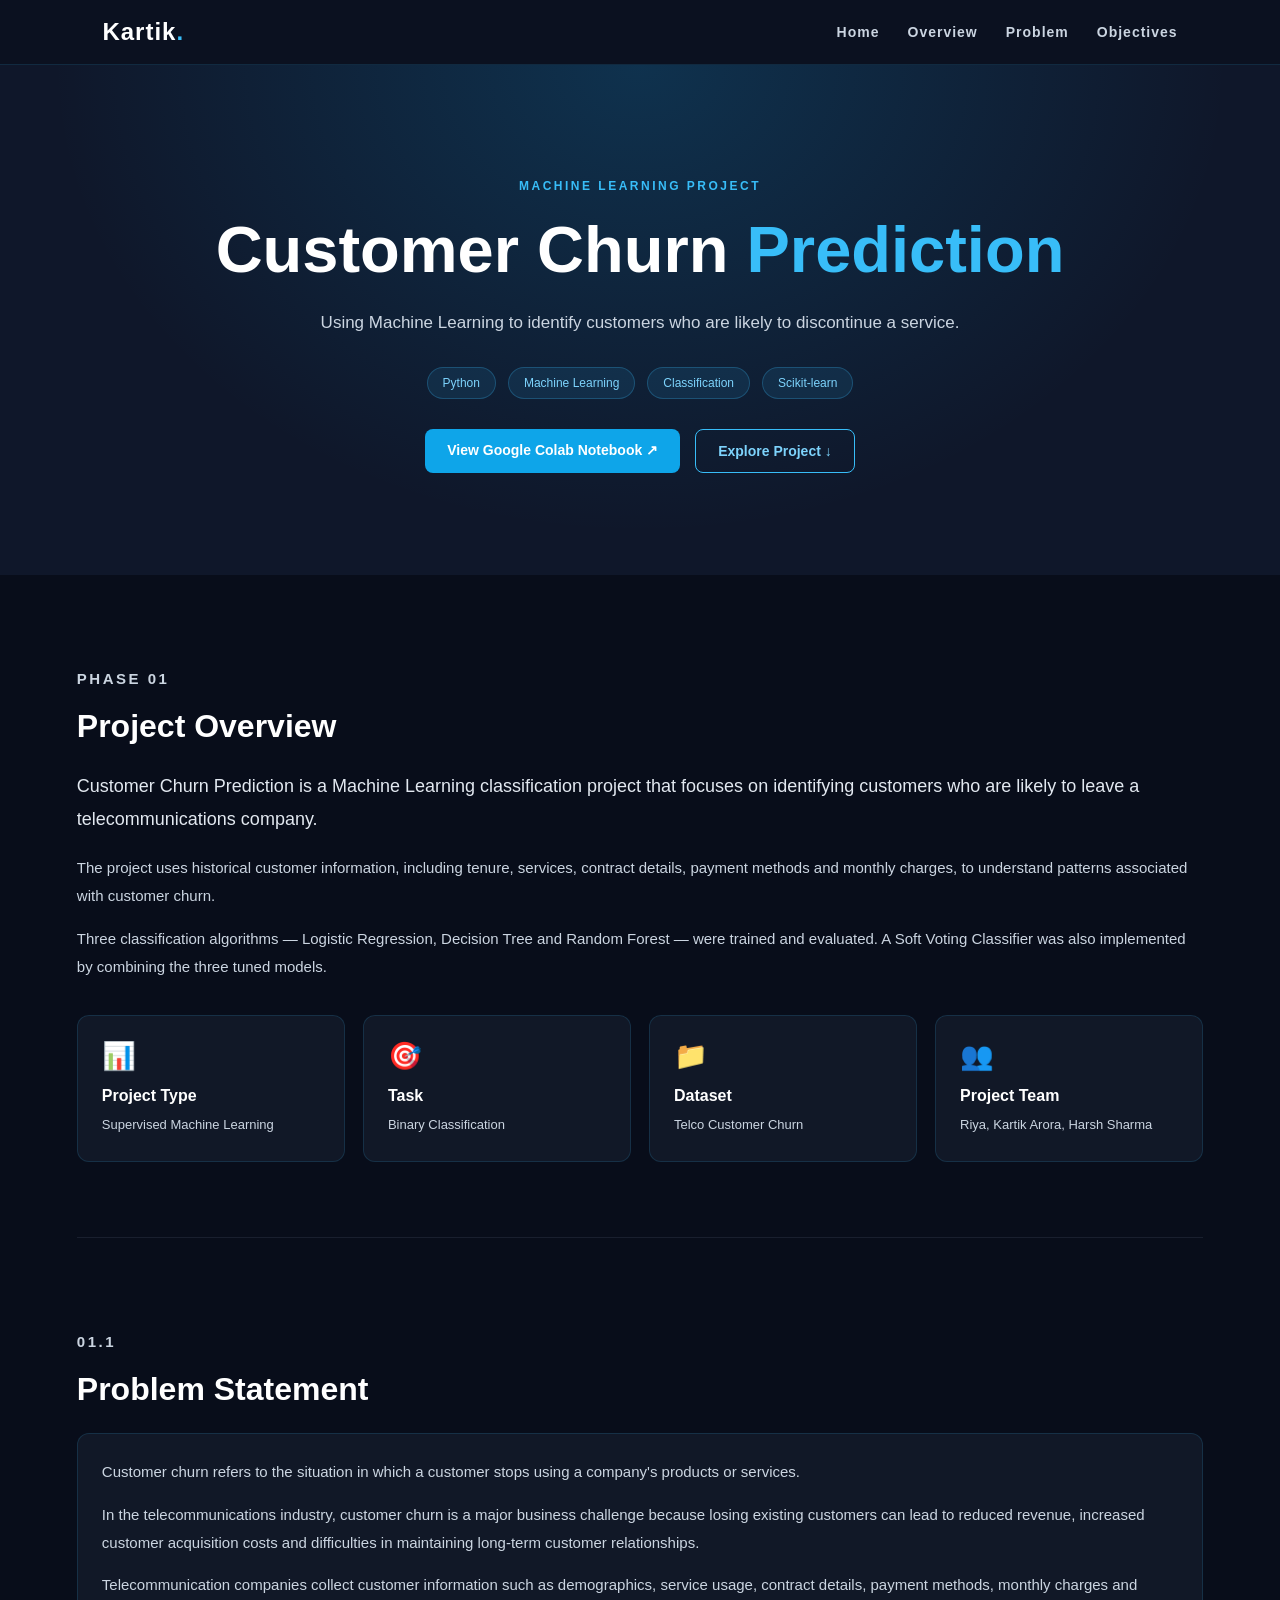
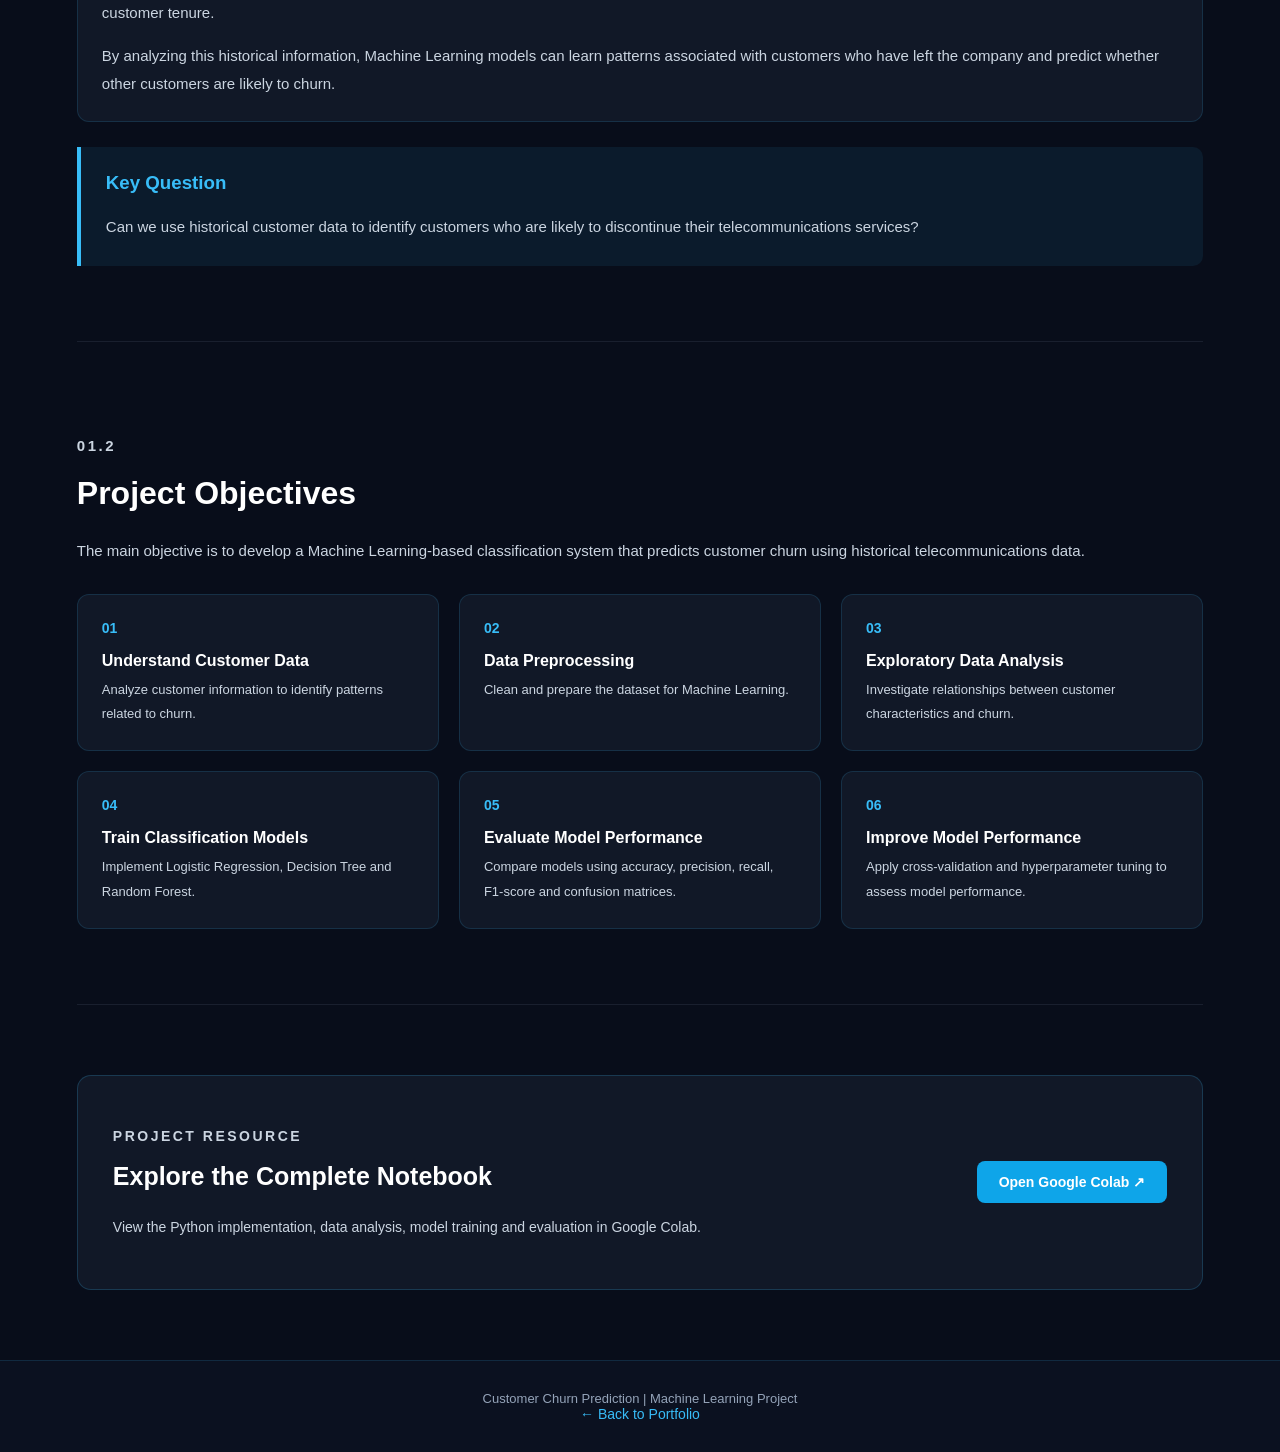
==== customer-churn.html @ 118acd2b "update" ====
<!DOCTYPE html>
<html lang="en">
<head>
    <meta charset="UTF-8">
    <meta name="viewport" content="width=device-width, initial-scale=1.0">

    <title>Customer Churn Prediction | ML Project</title>

    <link rel="stylesheet" href="style.css">
    <link rel="stylesheet" href="customer-churn.css">
</head>

<body class="dark-mode">

    <!-- Navigation -->
    <nav class="churn-nav">
        <a href="index.html" class="churn-logo">
            Kartik<span>.</span>
        </a>

        <div class="churn-nav-links">
            <a href="index.html">Home</a>
            <a href="#overview">Overview</a>
            <a href="#problem">Problem</a>
            <a href="#objectives">Objectives</a>
        </div>
    </nav>


    <!-- Hero Section -->
    <header class="churn-hero">

        <div class="churn-hero-content">

            <p class="churn-eyebrow">
                MACHINE LEARNING PROJECT
            </p>

            <h1>
                Customer Churn
                <span>Prediction</span>
            </h1>

            <p class="churn-subtitle">
                Using Machine Learning to identify customers
                who are likely to discontinue a service.
            </p>

            <div class="churn-tags">
                <span>Python</span>
                <span>Machine Learning</span>
                <span>Classification</span>
                <span>Scikit-learn</span>
            </div>

            <div class="churn-hero-buttons">

                <a
                    href="https://colab.research.google.com/drive/1kstNuHZXFUsjrSEr729gnlzuDcRMRlH7?usp=sharing"
                    target="_blank"
                    rel="noopener noreferrer"
                    class="churn-primary-btn"
                >
                    View Google Colab Notebook ↗
                </a>

                <a href="#overview" class="churn-secondary-btn">
                    Explore Project ↓
                </a>

            </div>

        </div>

    </header>


    <main class="churn-container">

        <!-- Project Overview -->
        <section class="churn-section" id="overview">

            <p class="churn-section-label">PHASE 01</p>

            <h2>Project Overview</h2>

            <p class="churn-intro">
                Customer Churn Prediction is a Machine Learning
                classification project that focuses on identifying
                customers who are likely to leave a
                telecommunications company.
            </p>

            <p>
                The project uses historical customer information,
                including tenure, services, contract details,
                payment methods and monthly charges, to understand
                patterns associated with customer churn.
            </p>

            <p>
                Three classification algorithms — Logistic
                Regression, Decision Tree and Random Forest —
                were trained and evaluated. A Soft Voting
                Classifier was also implemented by combining
                the three tuned models.
            </p>

            <div class="churn-info-grid">

                <div class="churn-info-card">
                    <span class="churn-info-icon">📊</span>
                    <h3>Project Type</h3>
                    <p>Supervised Machine Learning</p>
                </div>

                <div class="churn-info-card">
                    <span class="churn-info-icon">🎯</span>
                    <h3>Task</h3>
                    <p>Binary Classification</p>
                </div>

                <div class="churn-info-card">
                    <span class="churn-info-icon">📁</span>
                    <h3>Dataset</h3>
                    <p>Telco Customer Churn</p>
                </div>

                <div class="churn-info-card">
                    <span class="churn-info-icon">👥</span>
                    <h3>Project Team</h3>
                    <p>Riya, Kartik Arora, Harsh Sharma</p>
                </div>

            </div>

        </section>


        <!-- Problem Statement -->
        <section class="churn-section" id="problem">

            <p class="churn-section-label">01.1</p>

            <h2>Problem Statement</h2>

            <div class="churn-content-card">

                <p>
                    Customer churn refers to the situation in which
                    a customer stops using a company's products
                    or services.
                </p>

                <p>
                    In the telecommunications industry, customer
                    churn is a major business challenge because
                    losing existing customers can lead to reduced
                    revenue, increased customer acquisition costs
                    and difficulties in maintaining long-term
                    customer relationships.
                </p>

                <p>
                    Telecommunication companies collect customer
                    information such as demographics, service
                    usage, contract details, payment methods,
                    monthly charges and customer tenure.
                </p>

                <p>
                    By analyzing this historical information,
                    Machine Learning models can learn patterns
                    associated with customers who have left
                    the company and predict whether other
                    customers are likely to churn.
                </p>

            </div>

            <div class="churn-highlight">
                <h3>Key Question</h3>
                <p>
                    Can we use historical customer data to
                    identify customers who are likely to
                    discontinue their telecommunications services?
                </p>
            </div>

        </section>


        <!-- Project Objectives -->
        <section class="churn-section" id="objectives">

            <p class="churn-section-label">01.2</p>

            <h2>Project Objectives</h2>

            <p class="churn-section-description">
                The main objective is to develop a Machine
                Learning-based classification system that
                predicts customer churn using historical
                telecommunications data.
            </p>

            <div class="churn-objectives-grid">

                <div class="churn-objective-card">
                    <span>01</span>
                    <h3>Understand Customer Data</h3>
                    <p>
                        Analyze customer information to identify
                        patterns related to churn.
                    </p>
                </div>

                <div class="churn-objective-card">
                    <span>02</span>
                    <h3>Data Preprocessing</h3>
                    <p>
                        Clean and prepare the dataset for
                        Machine Learning.
                    </p>
                </div>

                <div class="churn-objective-card">
                    <span>03</span>
                    <h3>Exploratory Data Analysis</h3>
                    <p>
                        Investigate relationships between
                        customer characteristics and churn.
                    </p>
                </div>

                <div class="churn-objective-card">
                    <span>04</span>
                    <h3>Train Classification Models</h3>
                    <p>
                        Implement Logistic Regression,
                        Decision Tree and Random Forest.
                    </p>
                </div>

                <div class="churn-objective-card">
                    <span>05</span>
                    <h3>Evaluate Model Performance</h3>
                    <p>
                        Compare models using accuracy,
                        precision, recall, F1-score and
                        confusion matrices.
                    </p>
                </div>

                <div class="churn-objective-card">
                    <span>06</span>
                    <h3>Improve Model Performance</h3>
                    <p>
                        Apply cross-validation and
                        hyperparameter tuning to assess
                        model performance.
                    </p>
                </div>

            </div>

        </section>


        <!-- Notebook Link -->
        <section class="churn-notebook-section">

            <div>
                <p class="churn-section-label">PROJECT RESOURCE</p>
                <h2>Explore the Complete Notebook</h2>

                <p>
                    View the Python implementation, data analysis,
                    model training and evaluation in Google Colab.
                </p>
            </div>

            <a
                href="https://colab.research.google.com/drive/1kstNuHZXFUsjrSEr729gnlzuDcRMRlH7?usp=sharing"
                target="_blank"
                rel="noopener noreferrer"
                class="churn-primary-btn"
            >
                Open Google Colab ↗
            </a>

        </section>

    </main>


    <footer class="churn-footer">
        <p>
            Customer Churn Prediction | Machine Learning Project
        </p>

        <a href="index.html">← Back to Portfolio</a>
    </footer>

</body>
</html>
---- style.css ----
/* ===== GLOBAL STYLES ===== */

* {
    box-sizing: border-box;
}



body {
    margin: 0;
    font-family: Arial, sans-serif;
    background-color: #080d1a;
    color: #e2e8f0;
    transition: background-color 0.3s, color 0.3s;
}

section {
    scroll-margin-top: 75px;
}

section h2 {
    color: #f8fafc;
}

/* ===== NAVBAR ===== */

nav {
    position: sticky;
    top: 0;
    z-index: 100;
    background: rgba(8, 13, 26, 0.94);
    backdrop-filter: blur(14px);
    border-bottom: 1px solid rgba(56, 189, 248, 0.18);
    padding: 16px 5%;
}

nav ul {
    display: flex;
    justify-content: center;
    align-items: center;
    flex-wrap: wrap;
    gap: 28px;
    list-style: none;
    margin: 0;
    padding: 0;
}

nav a {
    position: relative;
    color: #cbd5e1;
    text-decoration: none;
    font-size: 13px;
    font-weight: bold;
    letter-spacing: 1px;
    transition: color 0.3s ease;
}

nav a:hover {
    color: #38bdf8;
}

nav a::after {
    content: "";
    position: absolute;
    left: 0;
    bottom: -7px;
    width: 0;
    height: 2px;
    background: #38bdf8;
    transition: width 0.3s ease;
}

nav a:hover::after {
    width: 100%;
}

/* Theme toggle */

#theme-toggle {
    padding: 9px 13px;
    border: 1px solid #334155;
    border-radius: 7px;
    background: #111827;
    color: #7dd3fc;
    cursor: pointer;
    transition: 0.3s ease;
}

#theme-toggle:hover {
    border-color: #38bdf8;
    box-shadow: 0 0 14px rgba(56, 189, 248, 0.2);
}

/* ===== HOME / HERO SECTION ===== */

#home.hero {
    position: relative;
    min-height: 85vh;
    padding: 60px 8%;
    display: flex;
    align-items: center;
    justify-content: center;
    text-align: center;
    overflow: hidden;
    background:
        radial-gradient(
            ellipse at 50% 45%,
            rgba(14, 116, 200, 0.15),
            transparent 60%
        ),
        #080d1a;
}

.hero-content {
    position: relative;
    z-index: 2;
    max-width: 850px;
}

.hero-tag {
    display: inline-block;
    padding: 9px 16px;
    border: 1px solid rgba(56, 189, 248, 0.35);
    border-radius: 30px;
    background: rgba(56, 189, 248, 0.08);
    color: #7dd3fc;
    font-size: 12px;
    font-weight: bold;
    letter-spacing: 2px;
    margin-bottom: 20px;
}

#home.hero h1 {
    font-size: clamp(38px, 6vw, 68px);
    line-height: 1.15;
    margin: 0 0 20px;
    color: #f8fafc;
}

.highlight {
    color: #38bdf8;
    text-shadow: 0 0 25px rgba(56, 189, 248, 0.35);
}

#home.hero h2 {
    font-size: clamp(17px, 2.5vw, 24px);
    font-weight: normal;
    line-height: 1.6;
    color: #cbd5e1;
    margin-bottom: 22px;
}

.hero-divider {
    color: #38bdf8;
    margin: 0 8px;
}

.hero-description {
    max-width: 650px;
    margin: 0 auto 32px;
    color: #94a3b8;
    font-size: 17px;
    line-height: 1.9;
}

.hero-buttons {
    display: flex;
    justify-content: center;
    align-items: center;
    flex-wrap: wrap;
    gap: 16px;
}

.hero-buttons .btn {
    display: inline-block;
    padding: 14px 23px;
    border-radius: 8px;
    text-decoration: none;
    font-size: 15px;
    font-weight: bold;
    transition: 0.3s ease;
}

.btn-primary {
    color: #06111f;
    background: linear-gradient(135deg, #38bdf8, #22d3ee);
    border: 1px solid transparent;
    box-shadow: 0 0 20px rgba(34, 211, 238, 0.15);
}

.btn-primary:hover {
    transform: translateY(-3px);
    box-shadow: 0 0 28px rgba(34, 211, 238, 0.35);
}

.btn-secondary {
    color: #e2e8f0;
    background: rgba(15, 23, 42, 0.7);
    border: 1px solid #334155;
}

.btn-secondary:hover {
    border-color: #38bdf8;
    color: #7dd3fc;
    transform: translateY(-3px);
}

.hero-footer {
    margin-top: 35px;
    color: #94a3b8;
    font-size: 14px;
}

.status-dot {
    display: inline-block;
    width: 8px;
    height: 8px;
    margin-right: 8px;
    border-radius: 50%;
    background: #22c55e;
    box-shadow: 0 0 10px rgba(34, 197, 94, 0.6);
}

.hero-glow {
    position: absolute;
    width: 300px;
    height: 300px;
    left: 50%;
    top: 50%;
    transform: translate(-50%, -50%);
    border-radius: 50%;
    background: rgba(14, 165, 233, 0.09);
    filter: blur(90px);
    pointer-events: none;
}

/* ===== ABOUT SECTION ===== */

#about {
    padding: 80px 10%;
    text-align: center;
    background: #0b1120;
}

#about h2,
#skills h2,
#project h2,
#contact h2 {
    font-size: 35px;
    margin-bottom: 30px;
}

#about p {
    max-width: 800px;
    margin: 12px auto;
    line-height: 1.9;
    font-size: 17px;
    color: #94a3b8;
}

/* ===== SKILLS SECTION ===== */

#skills {
    padding: 80px 10%;
    text-align: center;
    background: #080d1a;
}

#skills h2 {
    margin-bottom: 40px;
}

.skills-container {
    display: flex;
    justify-content: center;
    gap: 25px;
    flex-wrap: wrap;
}

.skill {
    width: 220px;
    padding: 28px 22px;
    border-radius: 12px;
    border: 1px solid #263449;
    background: #111827;
    transition: transform 0.3s, border-color 0.3s,
                box-shadow 0.3s;
}

.skill:hover {
    transform: translateY(-7px);
    border-color: #38bdf8;
    box-shadow: 0 8px 28px rgba(56, 189, 248, 0.1);
}

.skill h3 {
    color: #7dd3fc;
    margin-bottom: 12px;
}

.skill p {
    color: #cbd5e1;
    line-height: 1.7;
    margin-bottom: 0;
}

/* ===== PROJECTS SECTION ===== */

#project {
    padding: 80px 10%;
    text-align: center;
    background: #0b1120;
}

#project h2 {
    margin-bottom: 40px;
}

.projects-container {
    display: flex;
    justify-content: center;
    align-items: stretch;
    gap: 28px;
    flex-wrap: wrap;
}

.project-card {
    width: 300px;
    padding: 28px;
    display: flex;
    flex-direction: column;
    align-items: flex-start;
    background: #111827;
    border: 1px solid #263449;
    border-radius: 14px;
    text-align: left;
    transition: transform 0.3s, border-color 0.3s,
                box-shadow 0.3s;
}

.project-card:hover {
    transform: translateY(-8px);
    border-color: #38bdf8;
    box-shadow: 0 12px 30px rgba(56, 189, 248, 0.1);
}

.project-card h3 {
    font-size: 22px;
    color: #7dd3fc;
    margin-top: 0;
}

.project-card p {
    color: #94a3b8;
    line-height: 1.8;
}

.project-card strong {
    color: #cbd5e1;
}

.project-card button {
    margin-top: auto;
    padding: 11px 18px;
    border: 1px solid #38bdf8;
    border-radius: 7px;
    background: transparent;
    color: #7dd3fc;
    font-size: 14px;
    cursor: pointer;
    transition: 0.3s ease;
}

.project-card button:hover {
    background: #38bdf8;
    color: #08111f;
}

/* ===== CONTACT SECTION ===== */

#contact {
    padding: 80px 10%;
    text-align: center;
    background:
        radial-gradient(
            ellipse at 50% 100%,
            rgba(14, 116, 200, 0.12),
            transparent 65%
        ),
        #080d1a;
}

#contact h2 {
    margin-bottom: 20px;
}

#contact p {
    color: #94a3b8;
    line-height: 1.8;
    margin-bottom: 30px;
}

.contact-links {
    display: flex;
    justify-content: center;
    align-items: center;
    flex-wrap: wrap;
    gap: 18px;
}

.contact-links a {
    color: #cbd5e1;
    text-decoration: none;
    padding: 12px 24px;
    border: 1px solid #334155;
    border-radius: 8px;
    transition: 0.3s ease;
}

.contact-links a:hover {
    border-color: #38bdf8;
    background: rgba(56, 189, 248, 0.1);
    color: #7dd3fc;
    transform: translateY(-3px);
}

/* ===== FOOTER ===== */

footer {
    padding: 18px;
    text-align: center;
    background: #050914;
    border-top: 1px solid #1e293b;
    color: #94a3b8;
    font-size: 14px;
}

footer p {
    margin: 0;
}

/* ===== DARK MODE SUPPORT ===== */

body.dark-mode {
    background-color: #080d1a;
    color: #e2e8f0;
}

/* ===== LIGHT MODE SUPPORT ===== */

body:not(.dark-mode) {
    background-color: #f8fafc;
    color: #111827;
}

body:not(.dark-mode) nav {
    background: rgba(248, 250, 252, 0.95);
    border-bottom-color: #dbeafe;
}

body:not(.dark-mode) nav a {
    color: #334155;
}

body:not(.dark-mode) nav a:hover {
    color: #0284c7;
}

body:not(.dark-mode) #theme-toggle {
    background: #ffffff;
    color: #0369a1;
    border-color: #cbd5e1;
}

body:not(.dark-mode) #about,
body:not(.dark-mode) #project {
    background: #f1f5f9;
}

body:not(.dark-mode) #skills,
body:not(.dark-mode) #contact {
    background: #ffffff;
}

body:not(.dark-mode) section h2,
body:not(.dark-mode) .project-card h3,
body:not(.dark-mode) .skill h3 {
    color: #0f172a;
}

body:not(.dark-mode) #about p,
body:not(.dark-mode) .skill p,
body:not(.dark-mode) .project-card p,
body:not(.dark-mode) #contact p {
    color: #475569;
}

body:not(.dark-mode) .skill,
body:not(.dark-mode) .project-card {
    background: #ffffff;
    border-color: #dbeafe;
}

body:not(.dark-mode) .project-card strong {
    color: #334155;
}

body:not(.dark-mode) .contact-links a {
    color: #334155;
    border-color: #cbd5e1;
}

body:not(.dark-mode) footer {
    background: #e2e8f0;
    border-color: #cbd5e1;
    color: #475569;
}

/* ===== RESPONSIVE DESIGN ===== */

@media (max-width: 768px) {
    nav {
        padding: 14px 10px;
    }

    nav ul {
        gap: 16px;
    }

    nav a {
        font-size: 11px;
    }

    #home.hero {
        min-height: 80vh;
        padding: 50px 6%;
    }

    #about,
    #skills,
    #project,
    #contact {
        padding: 55px 6%;
    }

    #about h2,
    #skills h2,
    #project h2,
    #contact h2 {
        font-size: 29px;
    }

    .skill,
    .project-card {
        width: 100%;
        max-width: 420px;
    }
}

@media (max-width: 480px) {
    nav ul {
        gap: 13px;
    }

    nav a {
        font-size: 10px;
    }

    #theme-toggle {
        font-size: 12px;
        padding: 7px 10px;
    }

    .hero-tag {
        font-size: 10px;
        letter-spacing: 1.5px;
    }

    .hero-description {
        font-size: 15px;
    }

    .hero-buttons {
        flex-direction: column;
    }

    .hero-buttons .btn {
        width: 100%;
        max-width: 280px;
        box-sizing: border-box;
    }
}
/* SCROLL ANIMATIONS */

.reveal {
    opacity: 0;
    transform: translateY(40px);
    transition: opacity 0.8s ease, transform 0.8s ease;
}

.reveal.active {
    opacity: 1;
    transform: translateY(0);
}
html {
    scroll-behavior: smooth;
    scroll-padding-top: 85px;
}
/* SCROLL REVEAL ANIMATION */

.reveal {
    opacity: 0;
    transform: translateY(40px);
    transition: opacity 0.8s ease, transform 0.8s ease;
}

.reveal.active {
    opacity: 1;
    transform: translateY(0);
}
---- customer-churn.css ----
/* =====================================
   CUSTOMER CHURN PROJECT PAGE
===================================== */

html {
    scroll-behavior: smooth;
}

.churn-nav {
    position: sticky;
    top: 0;
    z-index: 1000;
    display: flex;
    justify-content: space-between;
    align-items: center;
    padding: 18px 8%;
    background: #0b1120;
    border-bottom: 1px solid rgba(56, 189, 248, 0.15);
}

.churn-logo {
    font-size: 24px;
    font-weight: 800;
    color: #ffffff;
    text-decoration: none;
}

.churn-logo span {
    color: #38bdf8;
}

.churn-nav-links {
    display: flex;
    gap: 28px;
}

.churn-nav-links a {
    color: #cbd5e1;
    text-decoration: none;
    font-size: 14px;
    transition: 0.3s;
}

.churn-nav-links a:hover {
    color: #38bdf8;
}


/* HERO */

.churn-hero {
    min-height: 510px;
    display: flex;
    align-items: center;
    justify-content: center;
    text-align: center;
    padding: 70px 8%;
    background:
        radial-gradient(
            ellipse at top,
            rgba(14, 165, 233, 0.19),
            transparent 65%
        ),
        #0f172a;
}

.churn-hero-content {
    max-width: 900px;
}

.churn-eyebrow,
.churn-section-label {
    color: #38bdf8;
    font-size: 12px;
    font-weight: 700;
    letter-spacing: 2.5px;
}

.churn-hero h1 {
    color: #ffffff;
    font-size: clamp(38px, 6vw, 65px);
    line-height: 1.15;
    margin: 20px 0;
}

.churn-hero h1 span {
    color: #38bdf8;
}

.churn-subtitle {
    max-width: 680px;
    margin: 0 auto;
    color: #cbd5e1;
    font-size: 17px;
    line-height: 1.8;
}

.churn-tags {
    display: flex;
    justify-content: center;
    flex-wrap: wrap;
    gap: 12px;
    margin: 28px 0;
}

.churn-tags span {
    color: #7dd3fc;
    background: rgba(56, 189, 248, 0.10);
    border: 1px solid rgba(56, 189, 248, 0.25);
    border-radius: 30px;
    padding: 8px 15px;
    font-size: 12px;
}

.churn-hero-buttons {
    display: flex;
    justify-content: center;
    flex-wrap: wrap;
    gap: 15px;
    margin-top: 30px;
}

.churn-primary-btn,
.churn-secondary-btn {
    display: inline-block;
    padding: 13px 22px;
    border-radius: 8px;
    text-decoration: none;
    font-weight: 600;
    font-size: 14px;
    transition: 0.3s;
}

.churn-primary-btn {
    background: #0ea5e9;
    color: #ffffff;
}

.churn-primary-btn:hover {
    background: #0284c7;
    transform: translateY(-3px);
}

.churn-secondary-btn {
    border: 1px solid #38bdf8;
    color: #7dd3fc;
}

.churn-secondary-btn:hover {
    background: rgba(56, 189, 248, 0.1);
}


/* MAIN CONTENT */

.churn-container {
    width: 88%;
    max-width: 1150px;
    margin: auto;
}

.churn-section {
    padding: 75px 0;
    scroll-margin-top: 85px;
    border-bottom: 1px solid rgba(148, 163, 184, 0.12);
}

.churn-section h2,
.churn-notebook-section h2 {
    color: #ffffff;
    font-size: 32px;
    margin: 12px 0 25px;
}

.churn-section p {
    color: #cbd5e1;
    line-height: 1.85;
    font-size: 15px;
}

.churn-intro {
    font-size: 18px !important;
    color: #e2e8f0 !important;
}


/* INFORMATION CARDS */

.churn-info-grid {
    display: grid;
    grid-template-columns: repeat(4, 1fr);
    gap: 18px;
    margin-top: 35px;
}

.churn-info-card,
.churn-content-card,
.churn-objective-card {
    background: #111827;
    border: 1px solid rgba(56, 189, 248, 0.15);
    border-radius: 12px;
    padding: 24px;
    transition: 0.3s;
}

.churn-info-card:hover,
.churn-objective-card:hover {
    transform: translateY(-5px);
    border-color: #38bdf8;
}

.churn-info-icon {
    font-size: 27px;
}

.churn-info-card h3,
.churn-objective-card h3 {
    color: #ffffff;
    font-size: 16px;
    margin: 15px 0 8px;
}

.churn-info-card p,
.churn-objective-card p {
    font-size: 13px;
    margin: 0;
}


/* PROBLEM STATEMENT */

.churn-content-card p {
    margin: 0 0 15px;
}

.churn-content-card p:last-child {
    margin-bottom: 0;
}

.churn-highlight {
    margin-top: 25px;
    padding: 25px;
    border-left: 4px solid #38bdf8;
    background: rgba(56, 189, 248, 0.08);
    border-radius: 0 10px 10px 0;
}

.churn-highlight h3 {
    color: #38bdf8;
    margin-top: 0;
}

.churn-highlight p {
    margin-bottom: 0;
}


/* OBJECTIVES */

.churn-objectives-grid {
    display: grid;
    grid-template-columns: repeat(3, 1fr);
    gap: 20px;
    margin-top: 30px;
}

.churn-objective-card > span {
    color: #38bdf8;
    font-size: 14px;
    font-weight: 700;
}


/* NOTEBOOK RESOURCE */

.churn-notebook-section {
    margin: 70px 0;
    padding: 35px;
    display: flex;
    align-items: center;
    justify-content: space-between;
    gap: 25px;
    background: #111827;
    border: 1px solid rgba(56, 189, 248, 0.2);
    border-radius: 14px;
}

.churn-notebook-section h2 {
    font-size: 25px;
}

.churn-notebook-section p {
    color: #cbd5e1;
    line-height: 1.7;
    font-size: 14px;
}


/* FOOTER */

.churn-footer {
    text-align: center;
    padding: 30px 15px;
    background: #0b1120;
    border-top: 1px solid rgba(56, 189, 248, 0.15);
}

.churn-footer p {
    color: #94a3b8;
    font-size: 13px;
}

.churn-footer a {
    color: #38bdf8;
    text-decoration: none;
    font-size: 14px;
}


/* RESPONSIVE DESIGN */

@media (max-width: 900px) {

    .churn-info-grid {
        grid-template-columns: repeat(2, 1fr);
    }

    .churn-objectives-grid {
        grid-template-columns: repeat(2, 1fr);
    }

}

@media (max-width: 600px) {

    .churn-nav {
        flex-direction: column;
        gap: 15px;
    }

    .churn-nav-links {
        justify-content: center;
        flex-wrap: wrap;
        gap: 15px;
    }

    .churn-hero {
        padding: 60px 5%;
    }

    .churn-container {
        width: 90%;
    }

    .churn-info-grid,
    .churn-objectives-grid {
        grid-template-columns: 1fr;
    }

    .churn-notebook-section {
        flex-direction: column;
        align-items: flex-start;
        padding: 25px;
    }

    .churn-section h2 {
        font-size: 27px;
    }

}
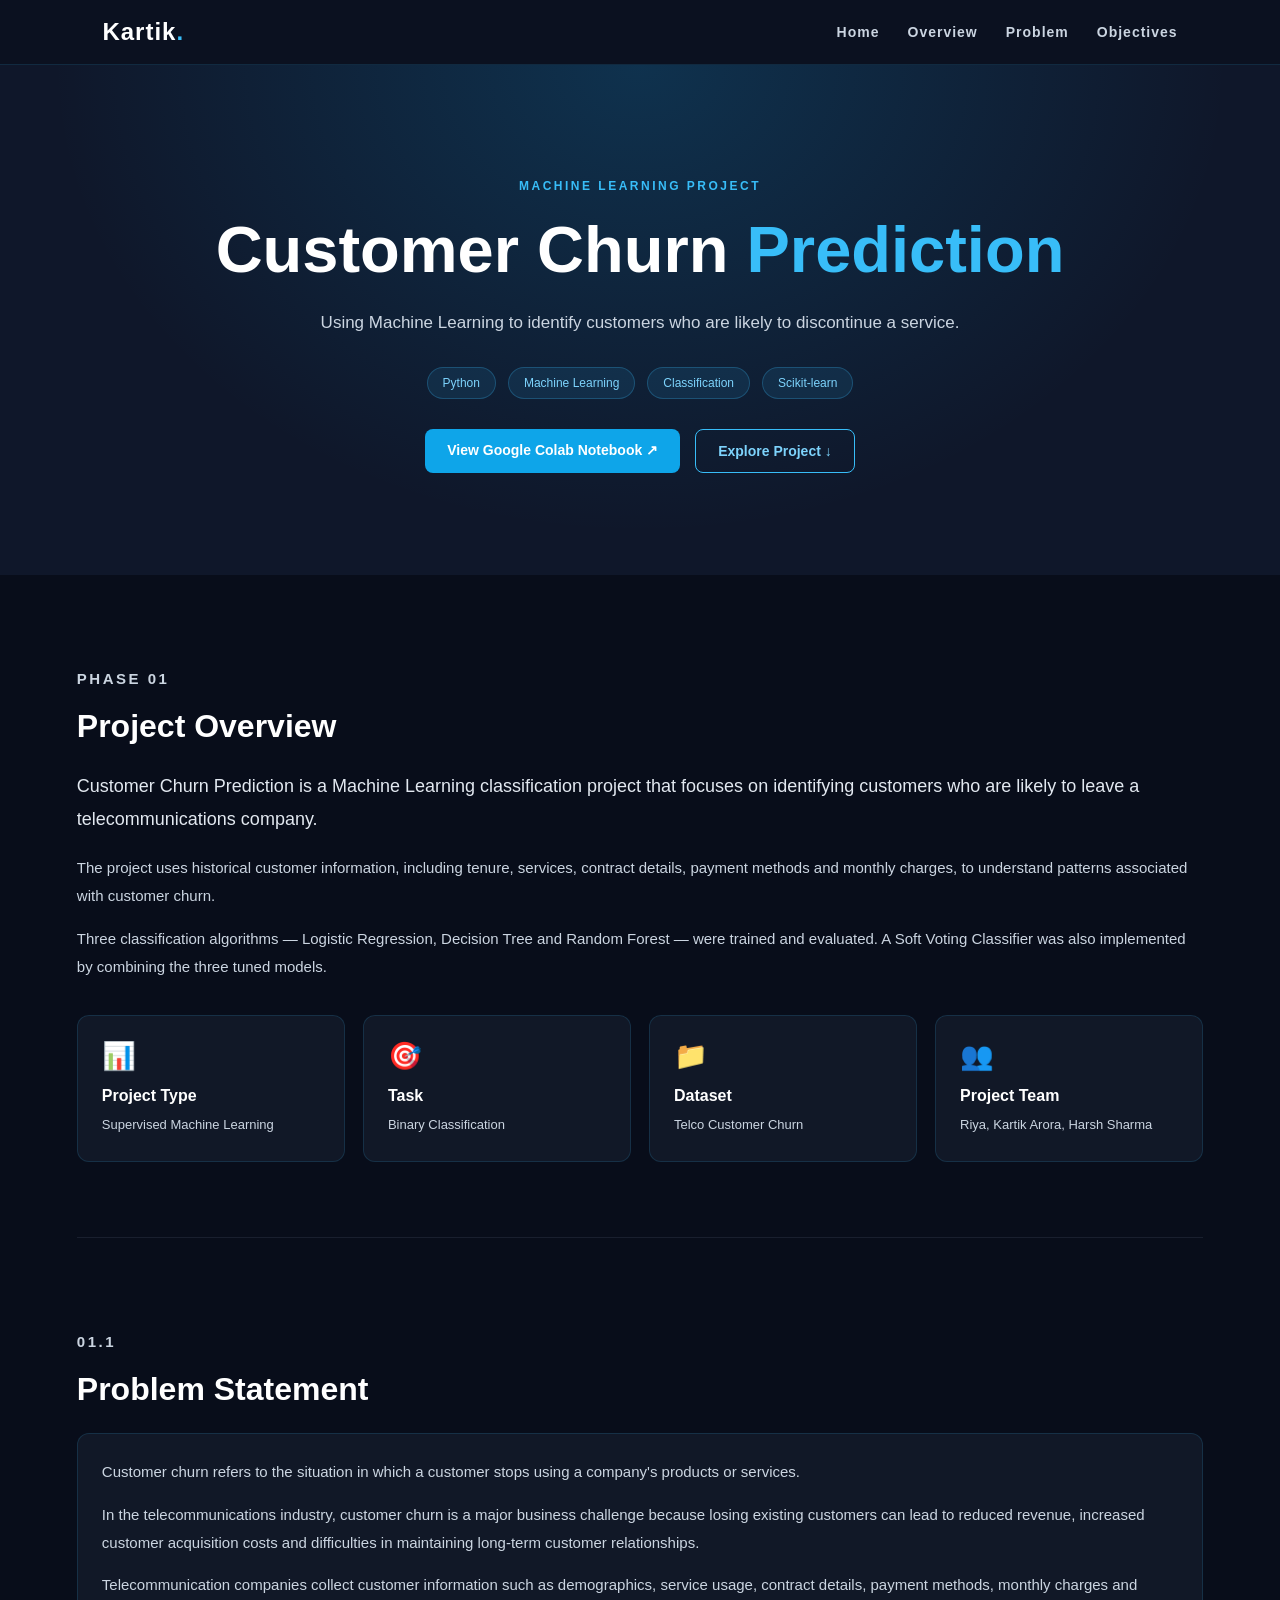
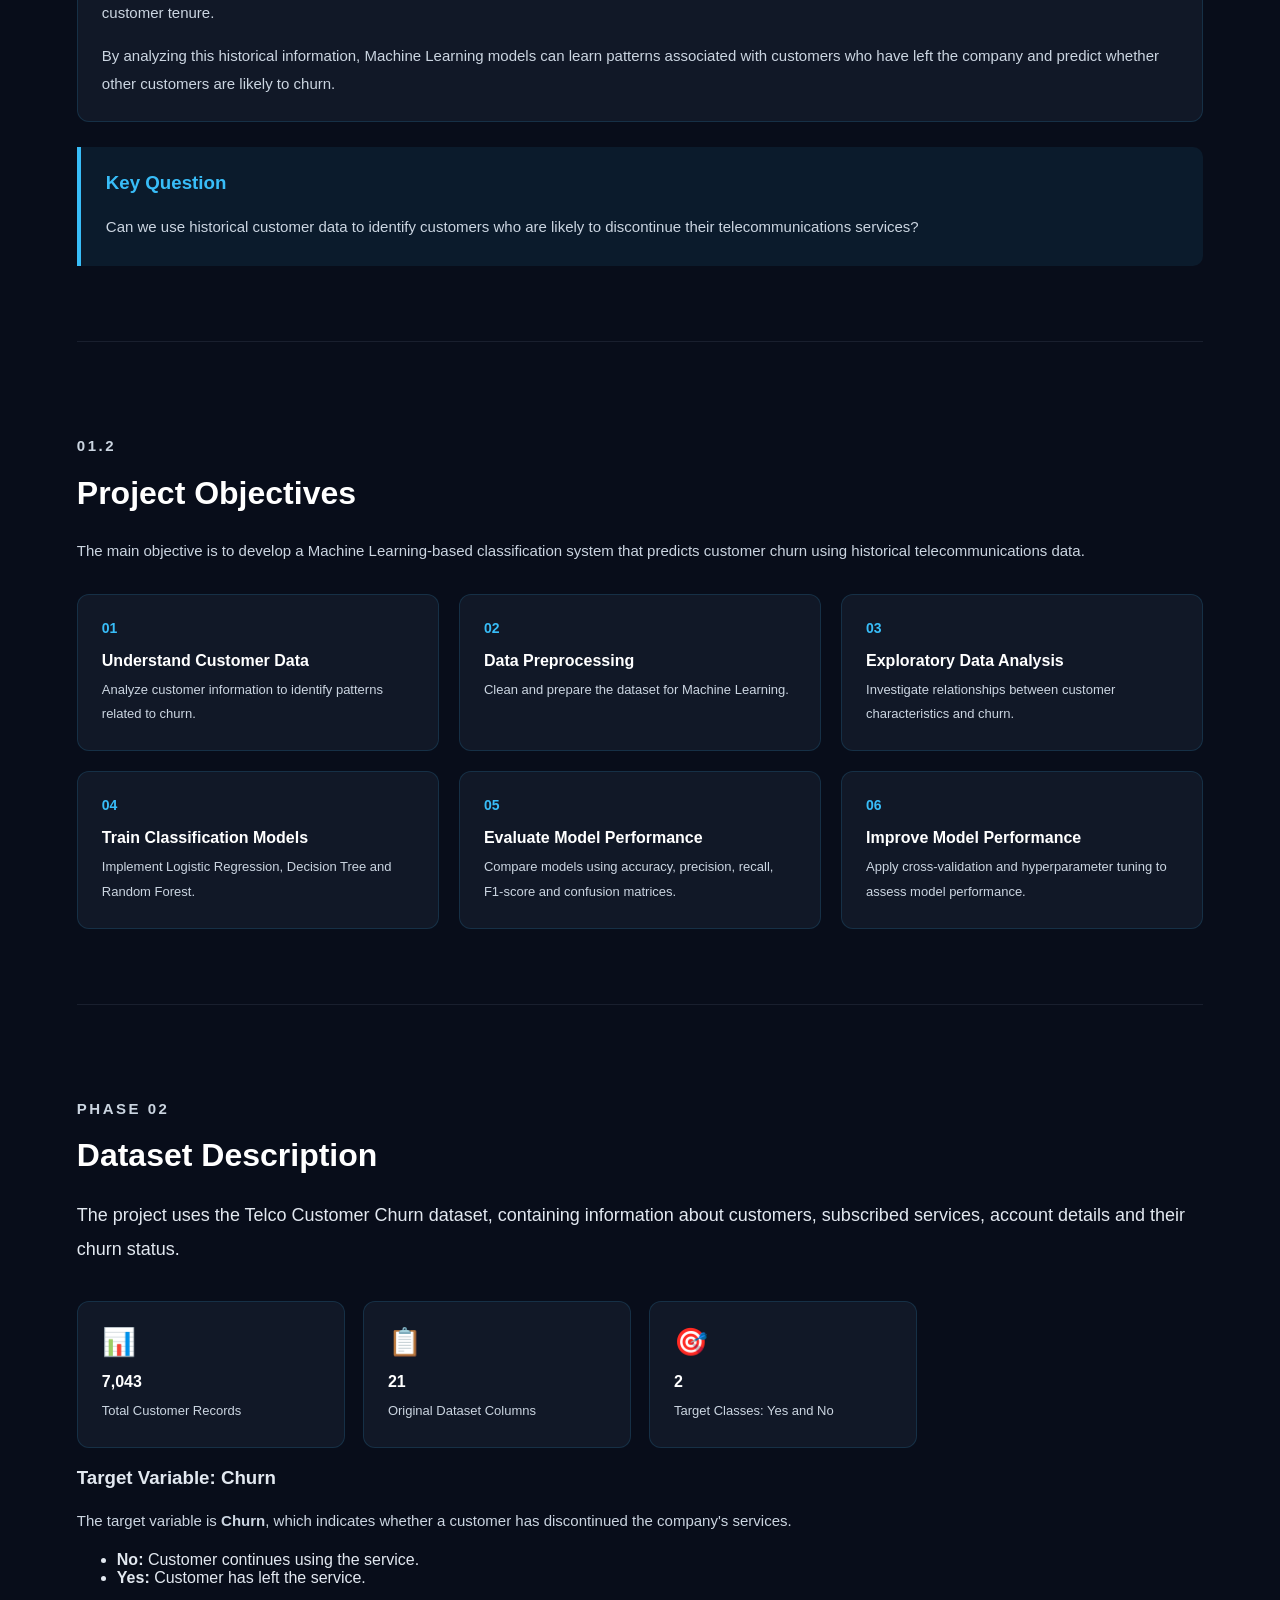
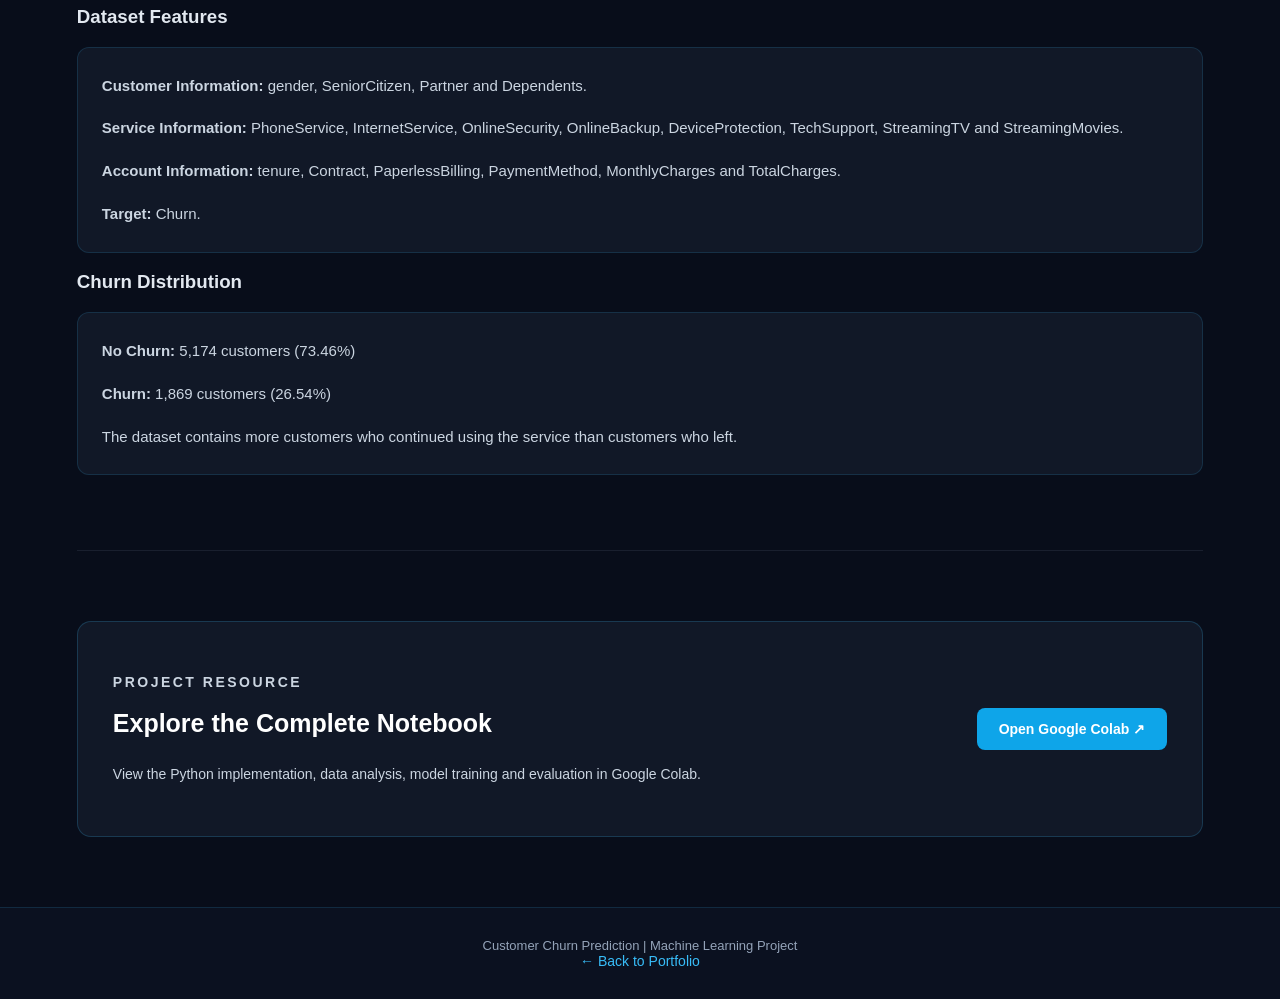
==== commit 890cb6e1: "update" ====
--- a/customer-churn.html
+++ b/customer-churn.html
@@ -267,6 +267,77 @@
 
         </section>
 
+<!-- Dataset Information -->
+<section class="churn-section" id="dataset">
+
+    <p class="churn-section-label">PHASE 02</p>
+
+    <h2>Dataset Description</h2>
+
+    <p class="churn-intro">
+        The project uses the Telco Customer Churn dataset,
+        containing information about customers, subscribed
+        services, account details and their churn status.
+    </p>
+
+    <div class="churn-info-grid">
+
+        <div class="churn-info-card">
+            <span class="churn-info-icon">📊</span>
+            <h3>7,043</h3>
+            <p>Total Customer Records</p>
+        </div>
+
+        <div class="churn-info-card">
+            <span class="churn-info-icon">📋</span>
+            <h3>21</h3>
+            <p>Original Dataset Columns</p>
+        </div>
+
+        <div class="churn-info-card">
+            <span class="churn-info-icon">🎯</span>
+            <h3>2</h3>
+            <p>Target Classes: Yes and No</p>
+        </div>
+
+    </div>
+
+    <h3>Target Variable: Churn</h3>
+
+    <p>
+        The target variable is <strong>Churn</strong>, which
+        indicates whether a customer has discontinued the
+        company's services.
+    </p>
+
+    <ul>
+        <li><strong>No:</strong> Customer continues using the service.</li>
+        <li><strong>Yes:</strong> Customer has left the service.</li>
+    </ul>
+
+    <h3>Dataset Features</h3>
+
+    <div class="churn-content-card">
+        <p><strong>Customer Information:</strong> gender, SeniorCitizen, Partner and Dependents.</p>
+        <p><strong>Service Information:</strong> PhoneService, InternetService, OnlineSecurity, OnlineBackup, DeviceProtection, TechSupport, StreamingTV and StreamingMovies.</p>
+        <p><strong>Account Information:</strong> tenure, Contract, PaperlessBilling, PaymentMethod, MonthlyCharges and TotalCharges.</p>
+        <p><strong>Target:</strong> Churn.</p>
+    </div>
+
+    <h3>Churn Distribution</h3>
+
+    <div class="churn-content-card">
+        <p><strong>No Churn:</strong> 5,174 customers (73.46%)</p>
+        <p><strong>Churn:</strong> 1,869 customers (26.54%)</p>
+        <p>
+            The dataset contains more customers who continued
+            using the service than customers who left.
+        </p>
+    </div>
+
+</section>
+
+
 
         <!-- Notebook Link -->
         <section class="churn-notebook-section">
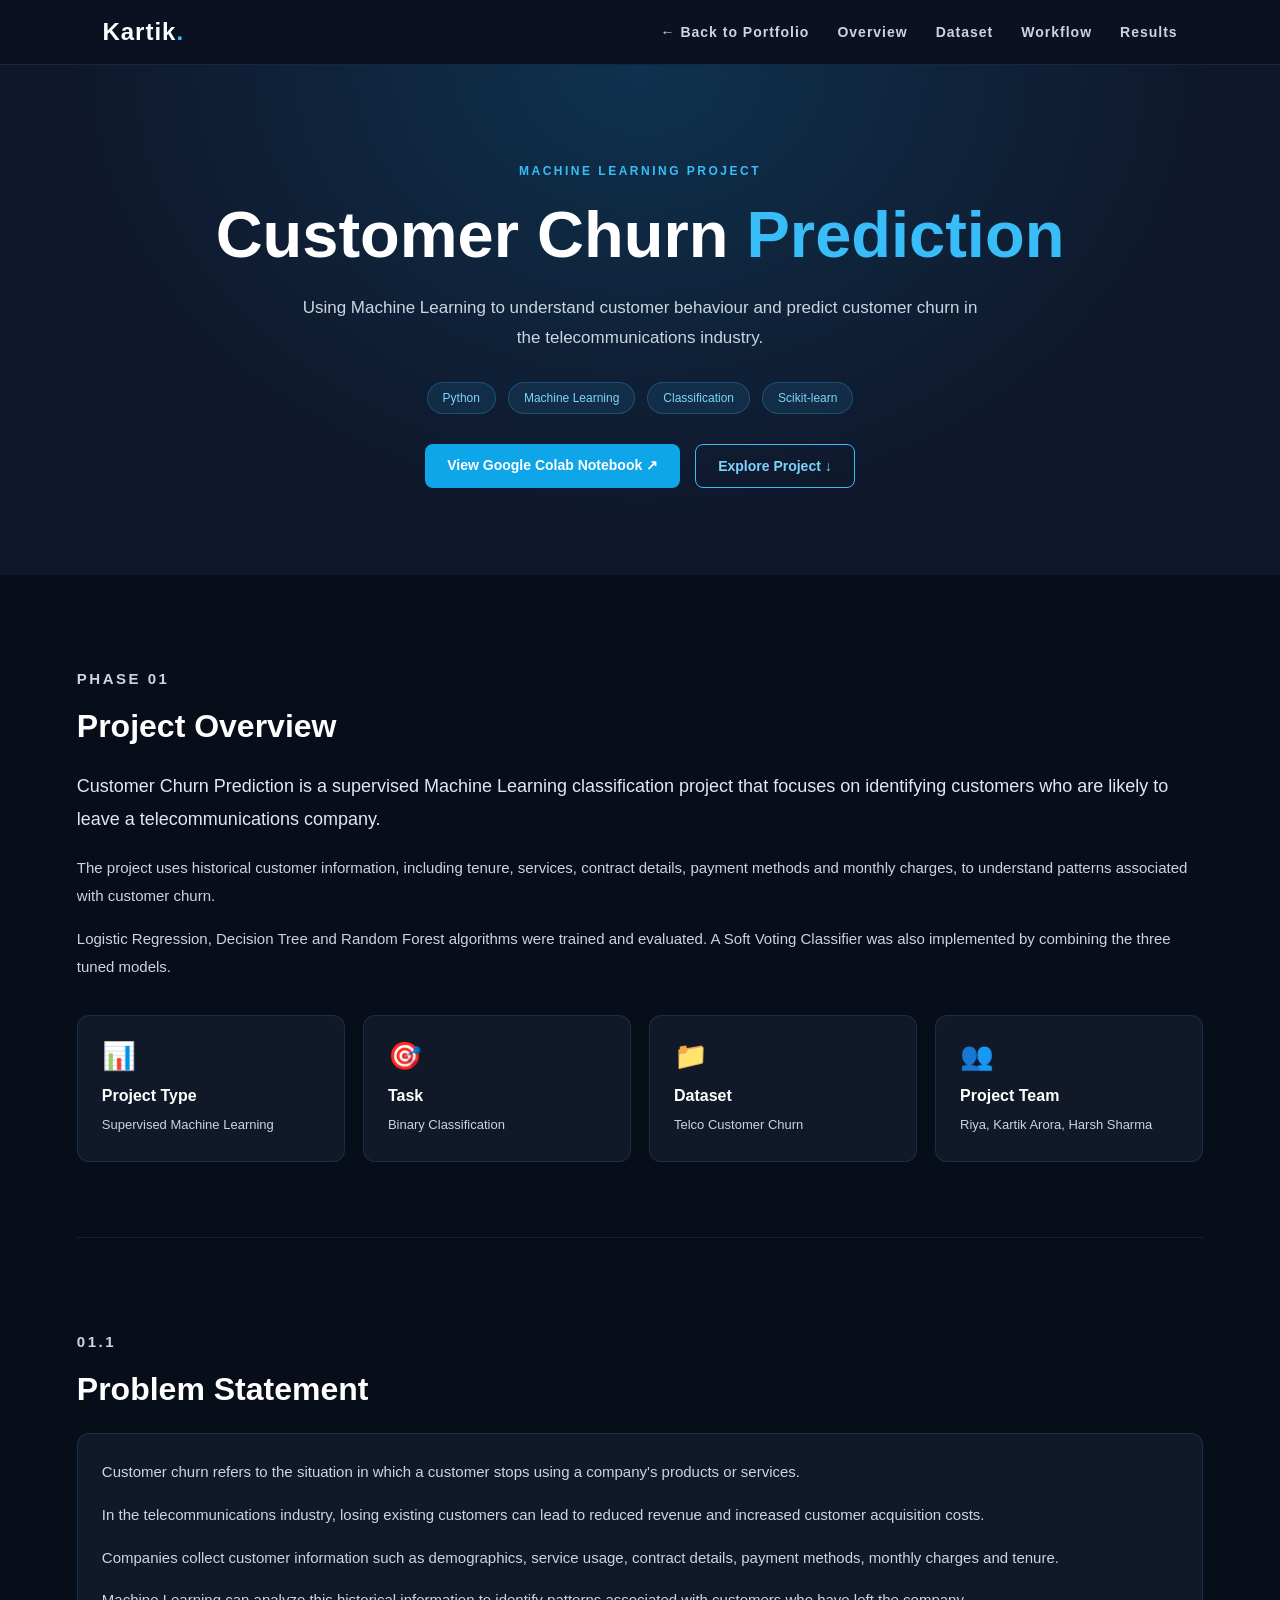
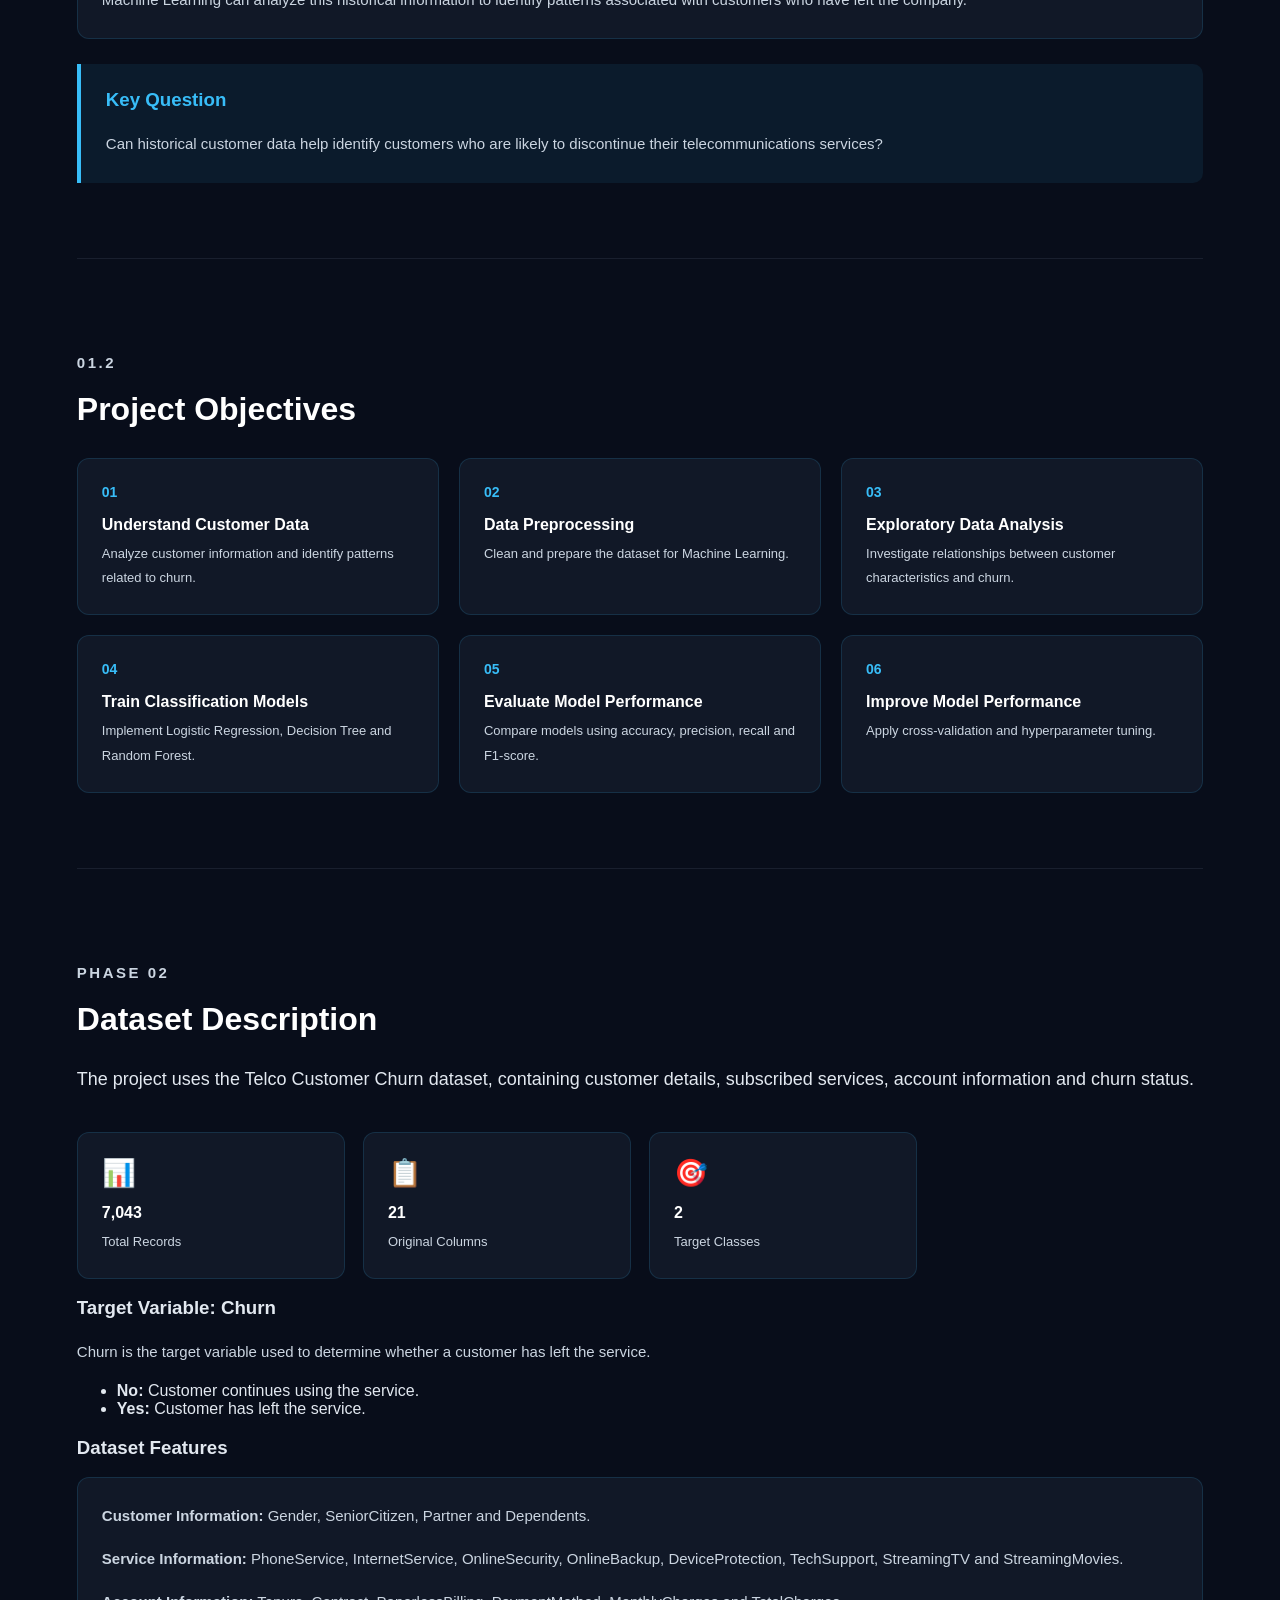
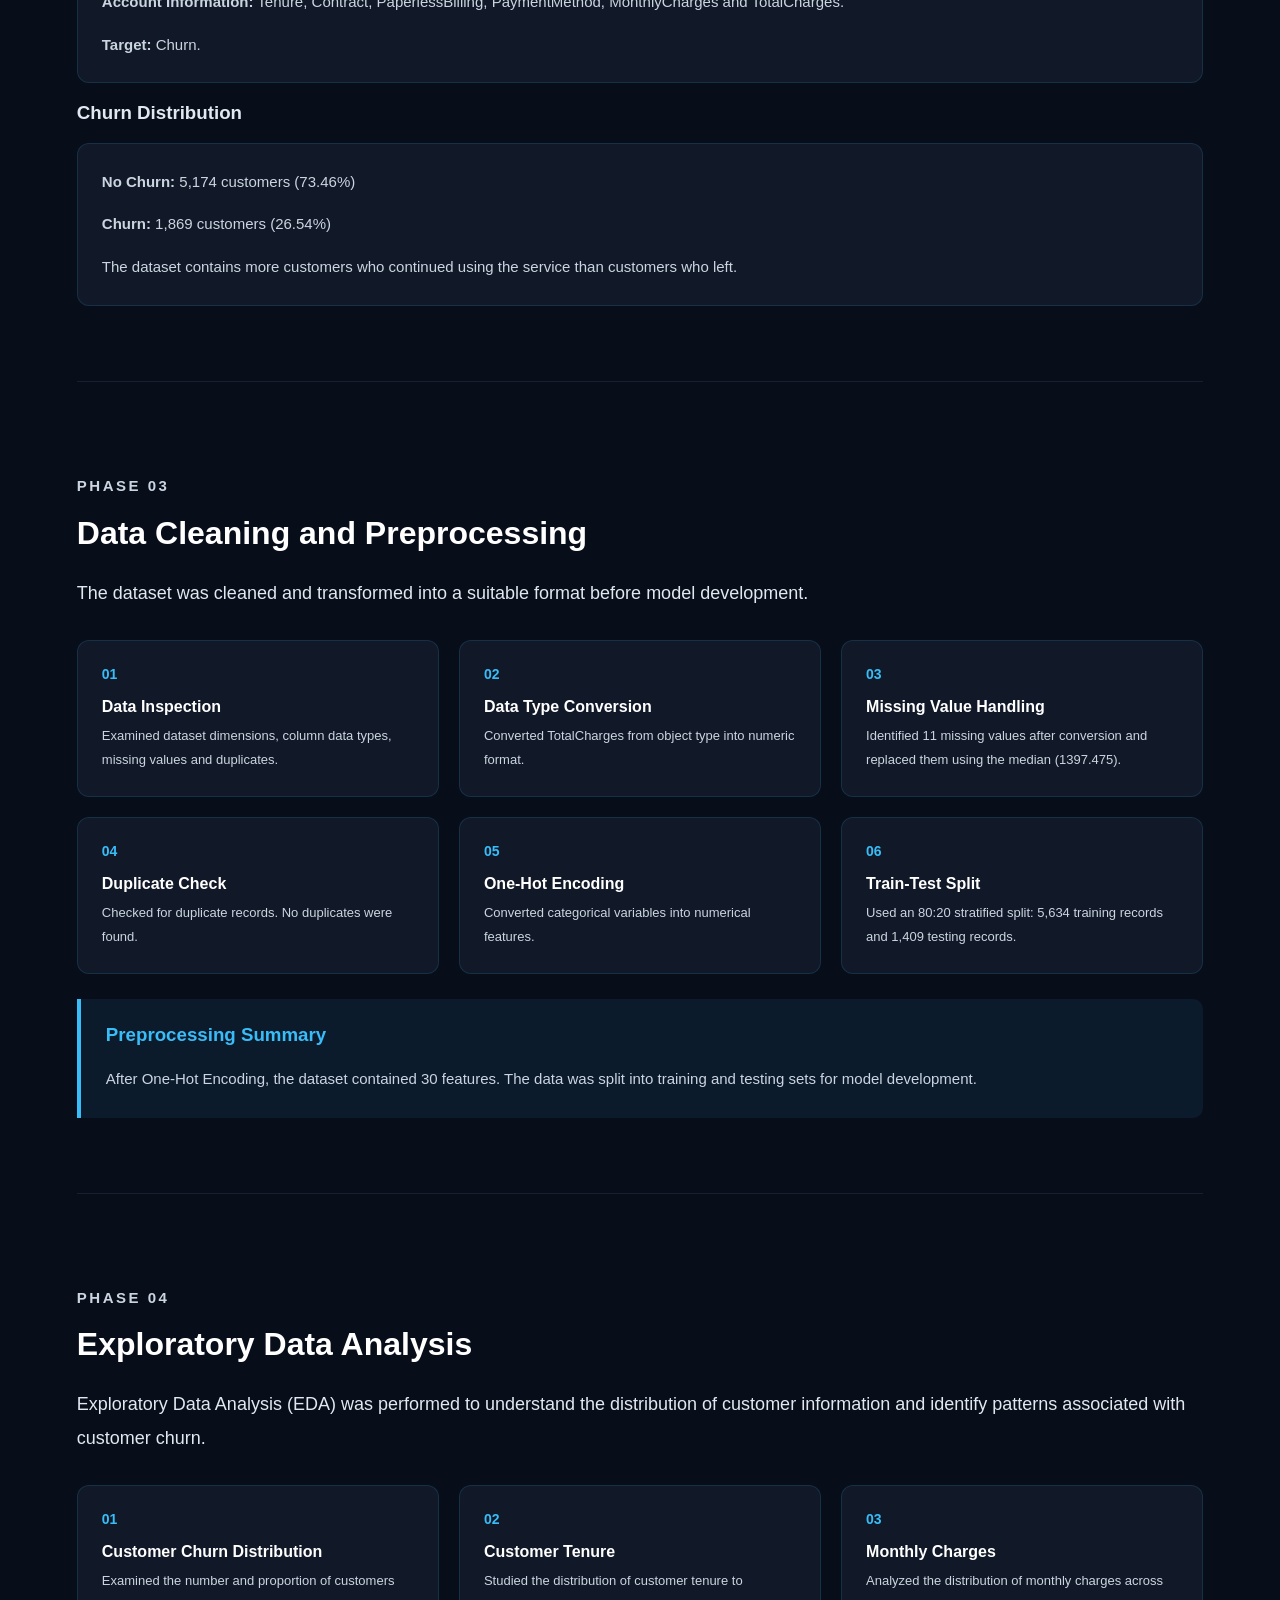
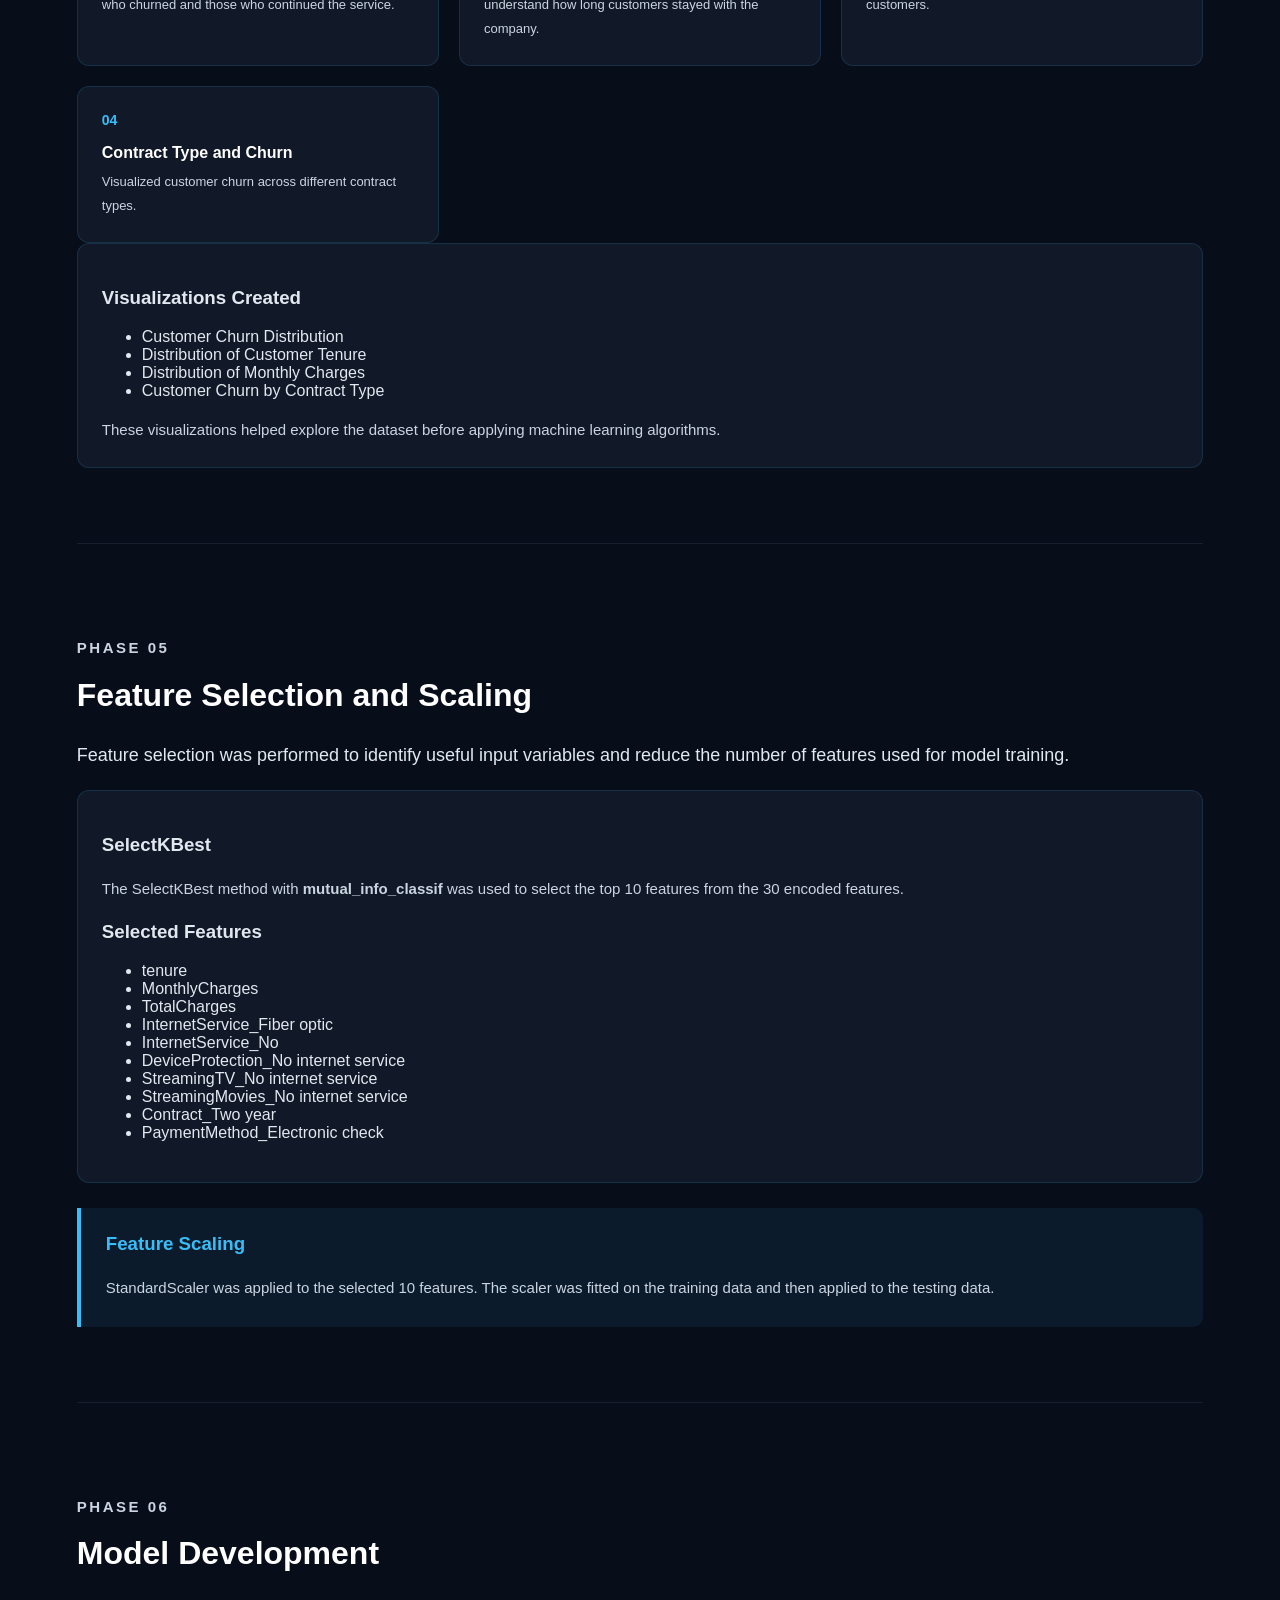
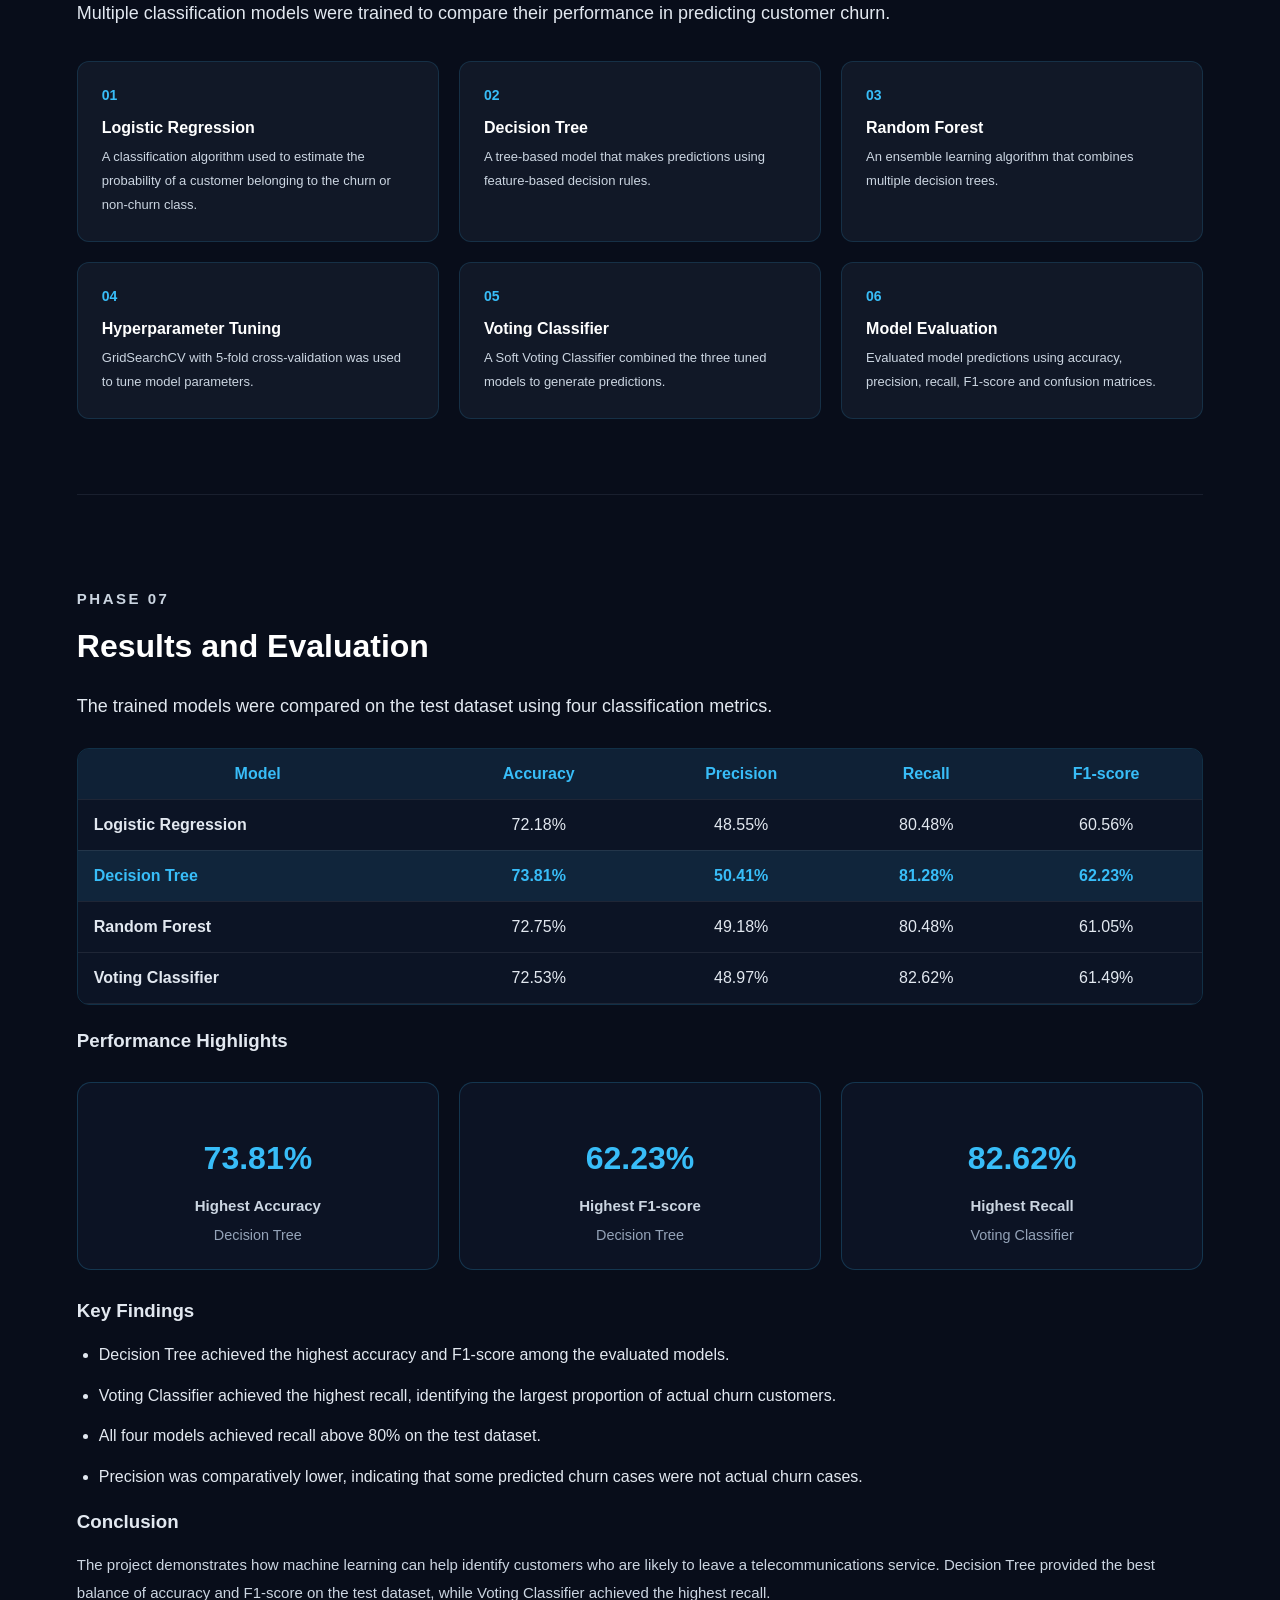
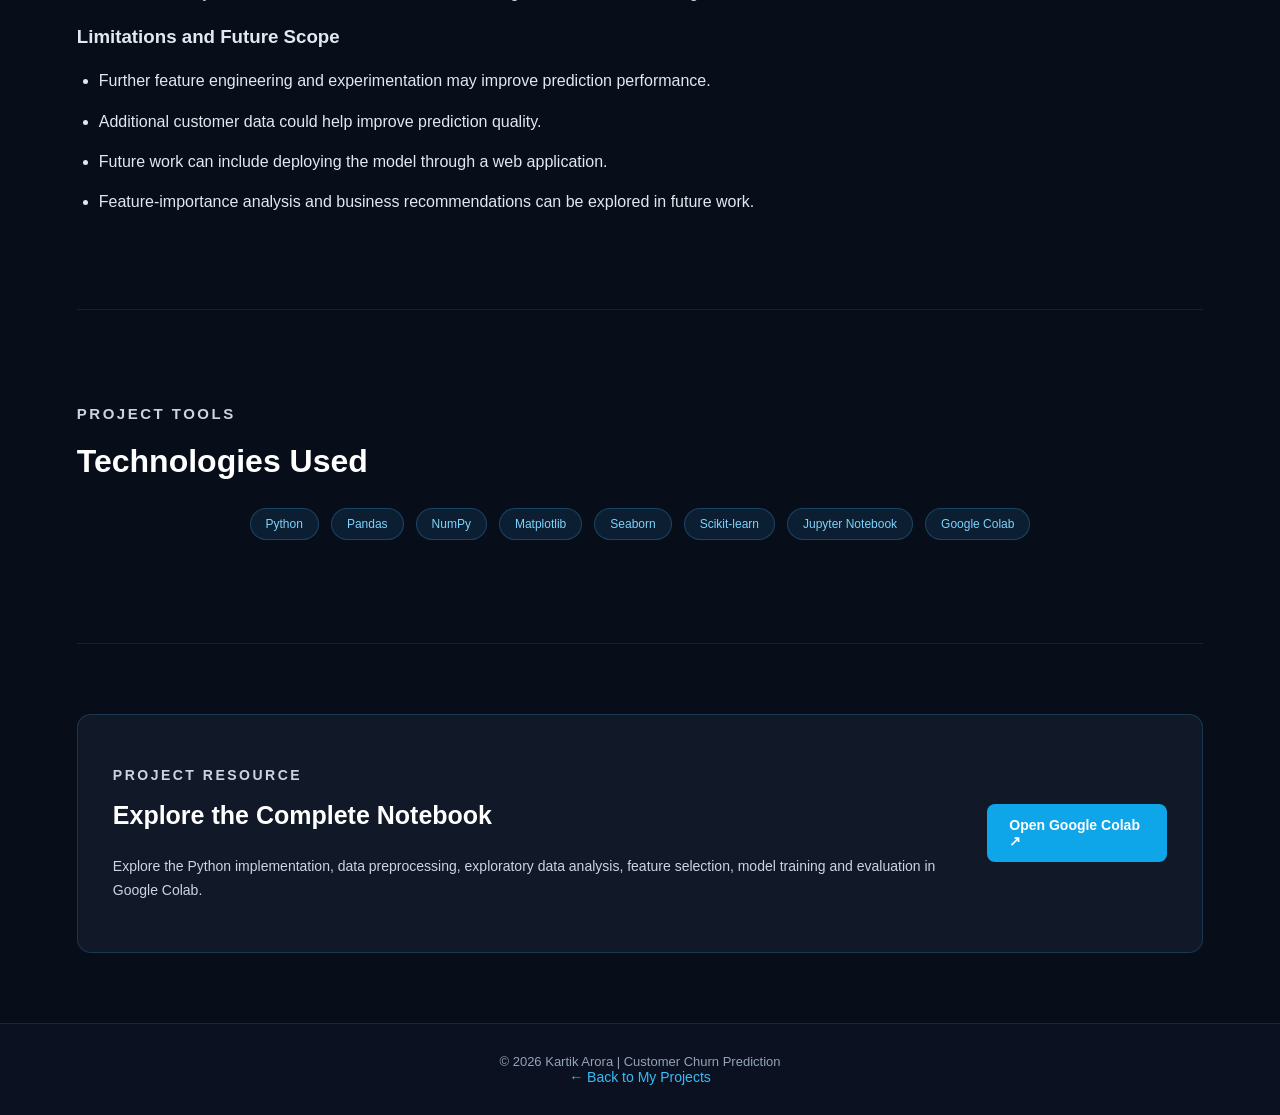
==== commit 504403d3: "update" ====
--- a/customer-churn.html
+++ b/customer-churn.html
@@ -13,29 +13,27 @@
 
 <body class="dark-mode">
 
-    <!-- Navigation -->
+    <!-- NAVIGATION -->
     <nav class="churn-nav">
         <a href="index.html" class="churn-logo">
             Kartik<span>.</span>
         </a>
 
         <div class="churn-nav-links">
-            <a href="index.html">Home</a>
+            <a href="index.html">← Back to Portfolio</a>
             <a href="#overview">Overview</a>
-            <a href="#problem">Problem</a>
-            <a href="#objectives">Objectives</a>
+            <a href="#dataset">Dataset</a>
+            <a href="#workflow">Workflow</a>
+            <a href="#results">Results</a>
         </div>
     </nav>
 
 
-    <!-- Hero Section -->
+    <!-- HERO SECTION -->
     <header class="churn-hero">
-
         <div class="churn-hero-content">
 
-            <p class="churn-eyebrow">
-                MACHINE LEARNING PROJECT
-            </p>
+            <p class="churn-eyebrow">MACHINE LEARNING PROJECT</p>
 
             <h1>
                 Customer Churn
@@ -43,8 +41,9 @@
             </h1>
 
             <p class="churn-subtitle">
-                Using Machine Learning to identify customers
-                who are likely to discontinue a service.
+                Using Machine Learning to understand customer
+                behaviour and predict customer churn in the
+                telecommunications industry.
             </p>
 
             <div class="churn-tags">
@@ -55,7 +54,6 @@
             </div>
 
             <div class="churn-hero-buttons">
-
                 <a
                     href="https://colab.research.google.com/drive/1kstNuHZXFUsjrSEr729gnlzuDcRMRlH7?usp=sharing"
                     target="_blank"
@@ -68,17 +66,15 @@
                 <a href="#overview" class="churn-secondary-btn">
                     Explore Project ↓
                 </a>
-
             </div>
 
         </div>
-
     </header>
 
 
     <main class="churn-container">
 
-        <!-- Project Overview -->
+        <!-- PHASE 01: OVERVIEW -->
         <section class="churn-section" id="overview">
 
             <p class="churn-section-label">PHASE 01</p>
@@ -86,9 +82,9 @@
             <h2>Project Overview</h2>
 
             <p class="churn-intro">
-                Customer Churn Prediction is a Machine Learning
-                classification project that focuses on identifying
-                customers who are likely to leave a
+                Customer Churn Prediction is a supervised Machine
+                Learning classification project that focuses on
+                identifying customers who are likely to leave a
                 telecommunications company.
             </p>
 
@@ -100,11 +96,10 @@
             </p>
 
             <p>
-                Three classification algorithms — Logistic
-                Regression, Decision Tree and Random Forest —
-                were trained and evaluated. A Soft Voting
-                Classifier was also implemented by combining
-                the three tuned models.
+                Logistic Regression, Decision Tree and Random Forest
+                algorithms were trained and evaluated. A Soft Voting
+                Classifier was also implemented by combining the
+                three tuned models.
             </p>
 
             <div class="churn-info-grid">
@@ -138,7 +133,7 @@
         </section>
 
 
-        <!-- Problem Statement -->
+        <!-- PROBLEM STATEMENT -->
         <section class="churn-section" id="problem">
 
             <p class="churn-section-label">01.1</p>
@@ -154,27 +149,21 @@
                 </p>
 
                 <p>
-                    In the telecommunications industry, customer
-                    churn is a major business challenge because
-                    losing existing customers can lead to reduced
-                    revenue, increased customer acquisition costs
-                    and difficulties in maintaining long-term
-                    customer relationships.
-                </p>
-
-                <p>
-                    Telecommunication companies collect customer
-                    information such as demographics, service
-                    usage, contract details, payment methods,
-                    monthly charges and customer tenure.
-                </p>
-
-                <p>
-                    By analyzing this historical information,
-                    Machine Learning models can learn patterns
-                    associated with customers who have left
-                    the company and predict whether other
-                    customers are likely to churn.
+                    In the telecommunications industry, losing
+                    existing customers can lead to reduced revenue
+                    and increased customer acquisition costs.
+                </p>
+
+                <p>
+                    Companies collect customer information such as
+                    demographics, service usage, contract details,
+                    payment methods, monthly charges and tenure.
+                </p>
+
+                <p>
+                    Machine Learning can analyze this historical
+                    information to identify patterns associated
+                    with customers who have left the company.
                 </p>
 
             </div>
@@ -182,28 +171,21 @@
             <div class="churn-highlight">
                 <h3>Key Question</h3>
                 <p>
-                    Can we use historical customer data to
-                    identify customers who are likely to
-                    discontinue their telecommunications services?
-                </p>
-            </div>
-
-        </section>
-
-
-        <!-- Project Objectives -->
+                    Can historical customer data help identify
+                    customers who are likely to discontinue
+                    their telecommunications services?
+                </p>
+            </div>
+
+        </section>
+
+
+        <!-- OBJECTIVES -->
         <section class="churn-section" id="objectives">
 
             <p class="churn-section-label">01.2</p>
 
             <h2>Project Objectives</h2>
-
-            <p class="churn-section-description">
-                The main objective is to develop a Machine
-                Learning-based classification system that
-                predicts customer churn using historical
-                telecommunications data.
-            </p>
 
             <div class="churn-objectives-grid">
 
@@ -211,7 +193,7 @@
                     <span>01</span>
                     <h3>Understand Customer Data</h3>
                     <p>
-                        Analyze customer information to identify
+                        Analyze customer information and identify
                         patterns related to churn.
                     </p>
                 </div>
@@ -248,8 +230,7 @@
                     <h3>Evaluate Model Performance</h3>
                     <p>
                         Compare models using accuracy,
-                        precision, recall, F1-score and
-                        confusion matrices.
+                        precision, recall and F1-score.
                     </p>
                 </div>
 
@@ -258,97 +239,552 @@
                     <h3>Improve Model Performance</h3>
                     <p>
                         Apply cross-validation and
-                        hyperparameter tuning to assess
-                        model performance.
-                    </p>
-                </div>
-
-            </div>
-
-        </section>
-
-<!-- Dataset Information -->
-<section class="churn-section" id="dataset">
-
-    <p class="churn-section-label">PHASE 02</p>
-
-    <h2>Dataset Description</h2>
-
-    <p class="churn-intro">
-        The project uses the Telco Customer Churn dataset,
-        containing information about customers, subscribed
-        services, account details and their churn status.
-    </p>
-
-    <div class="churn-info-grid">
-
-        <div class="churn-info-card">
-            <span class="churn-info-icon">📊</span>
-            <h3>7,043</h3>
-            <p>Total Customer Records</p>
-        </div>
-
-        <div class="churn-info-card">
-            <span class="churn-info-icon">📋</span>
-            <h3>21</h3>
-            <p>Original Dataset Columns</p>
-        </div>
-
-        <div class="churn-info-card">
-            <span class="churn-info-icon">🎯</span>
-            <h3>2</h3>
-            <p>Target Classes: Yes and No</p>
-        </div>
-
-    </div>
-
-    <h3>Target Variable: Churn</h3>
-
-    <p>
-        The target variable is <strong>Churn</strong>, which
-        indicates whether a customer has discontinued the
-        company's services.
-    </p>
-
-    <ul>
-        <li><strong>No:</strong> Customer continues using the service.</li>
-        <li><strong>Yes:</strong> Customer has left the service.</li>
-    </ul>
-
-    <h3>Dataset Features</h3>
-
-    <div class="churn-content-card">
-        <p><strong>Customer Information:</strong> gender, SeniorCitizen, Partner and Dependents.</p>
-        <p><strong>Service Information:</strong> PhoneService, InternetService, OnlineSecurity, OnlineBackup, DeviceProtection, TechSupport, StreamingTV and StreamingMovies.</p>
-        <p><strong>Account Information:</strong> tenure, Contract, PaperlessBilling, PaymentMethod, MonthlyCharges and TotalCharges.</p>
-        <p><strong>Target:</strong> Churn.</p>
-    </div>
-
-    <h3>Churn Distribution</h3>
-
-    <div class="churn-content-card">
-        <p><strong>No Churn:</strong> 5,174 customers (73.46%)</p>
-        <p><strong>Churn:</strong> 1,869 customers (26.54%)</p>
-        <p>
-            The dataset contains more customers who continued
-            using the service than customers who left.
-        </p>
-    </div>
-
-</section>
-
-
-
-        <!-- Notebook Link -->
+                        hyperparameter tuning.
+                    </p>
+                </div>
+
+            </div>
+
+        </section>
+
+
+        <!-- PHASE 02: DATASET -->
+        <section class="churn-section" id="dataset">
+
+            <p class="churn-section-label">PHASE 02</p>
+
+            <h2>Dataset Description</h2>
+
+            <p class="churn-intro">
+                The project uses the Telco Customer Churn dataset,
+                containing customer details, subscribed services,
+                account information and churn status.
+            </p>
+
+            <div class="churn-info-grid">
+
+                <div class="churn-info-card">
+                    <span class="churn-info-icon">📊</span>
+                    <h3>7,043</h3>
+                    <p>Total Records</p>
+                </div>
+
+                <div class="churn-info-card">
+                    <span class="churn-info-icon">📋</span>
+                    <h3>21</h3>
+                    <p>Original Columns</p>
+                </div>
+
+                <div class="churn-info-card">
+                    <span class="churn-info-icon">🎯</span>
+                    <h3>2</h3>
+                    <p>Target Classes</p>
+                </div>
+
+            </div>
+
+            <h3>Target Variable: Churn</h3>
+
+            <p>
+                Churn is the target variable used to determine
+                whether a customer has left the service.
+            </p>
+
+            <ul>
+                <li><strong>No:</strong> Customer continues using the service.</li>
+                <li><strong>Yes:</strong> Customer has left the service.</li>
+            </ul>
+
+            <h3>Dataset Features</h3>
+
+            <div class="churn-content-card">
+                <p><strong>Customer Information:</strong> Gender, SeniorCitizen, Partner and Dependents.</p>
+                <p><strong>Service Information:</strong> PhoneService, InternetService, OnlineSecurity, OnlineBackup, DeviceProtection, TechSupport, StreamingTV and StreamingMovies.</p>
+                <p><strong>Account Information:</strong> Tenure, Contract, PaperlessBilling, PaymentMethod, MonthlyCharges and TotalCharges.</p>
+                <p><strong>Target:</strong> Churn.</p>
+            </div>
+
+            <h3>Churn Distribution</h3>
+
+            <div class="churn-content-card">
+                <p><strong>No Churn:</strong> 5,174 customers (73.46%)</p>
+                <p><strong>Churn:</strong> 1,869 customers (26.54%)</p>
+                <p>
+                    The dataset contains more customers who
+                    continued using the service than customers
+                    who left.
+                </p>
+            </div>
+
+        </section>
+
+
+        <!-- PHASE 03: PREPROCESSING -->
+        <section class="churn-section" id="preprocessing">
+
+            <p class="churn-section-label">PHASE 03</p>
+
+            <h2>Data Cleaning and Preprocessing</h2>
+
+            <p class="churn-intro">
+                The dataset was cleaned and transformed into
+                a suitable format before model development.
+            </p>
+
+            <div class="churn-objectives-grid">
+
+                <div class="churn-objective-card">
+                    <span>01</span>
+                    <h3>Data Inspection</h3>
+                    <p>
+                        Examined dataset dimensions, column data
+                        types, missing values and duplicates.
+                    </p>
+                </div>
+
+                <div class="churn-objective-card">
+                    <span>02</span>
+                    <h3>Data Type Conversion</h3>
+                    <p>
+                        Converted TotalCharges from object
+                        type into numeric format.
+                    </p>
+                </div>
+
+                <div class="churn-objective-card">
+                    <span>03</span>
+                    <h3>Missing Value Handling</h3>
+                    <p>
+                        Identified 11 missing values after
+                        conversion and replaced them using
+                        the median (1397.475).
+                    </p>
+                </div>
+
+                <div class="churn-objective-card">
+                    <span>04</span>
+                    <h3>Duplicate Check</h3>
+                    <p>
+                        Checked for duplicate records.
+                        No duplicates were found.
+                    </p>
+                </div>
+
+                <div class="churn-objective-card">
+                    <span>05</span>
+                    <h3>One-Hot Encoding</h3>
+                    <p>
+                        Converted categorical variables into
+                        numerical features.
+                    </p>
+                </div>
+
+                <div class="churn-objective-card">
+                    <span>06</span>
+                    <h3>Train-Test Split</h3>
+                    <p>
+                        Used an 80:20 stratified split:
+                        5,634 training records and
+                        1,409 testing records.
+                    </p>
+                </div>
+
+            </div>
+
+            <div class="churn-highlight">
+                <h3>Preprocessing Summary</h3>
+                <p>
+                    After One-Hot Encoding, the dataset contained
+                    30 features. The data was split into training
+                    and testing sets for model development.
+                </p>
+            </div>
+
+        </section>
+
+
+        <!-- PHASE 04: EDA -->
+        <section class="churn-section" id="eda">
+
+            <p class="churn-section-label">PHASE 04</p>
+
+            <h2>Exploratory Data Analysis</h2>
+
+            <p class="churn-intro">
+                Exploratory Data Analysis (EDA) was performed
+                to understand the distribution of customer
+                information and identify patterns associated
+                with customer churn.
+            </p>
+
+            <div class="churn-objectives-grid">
+
+                <div class="churn-objective-card">
+                    <span>01</span>
+                    <h3>Customer Churn Distribution</h3>
+                    <p>
+                        Examined the number and proportion
+                        of customers who churned and those
+                        who continued the service.
+                    </p>
+                </div>
+
+                <div class="churn-objective-card">
+                    <span>02</span>
+                    <h3>Customer Tenure</h3>
+                    <p>
+                        Studied the distribution of customer
+                        tenure to understand how long customers
+                        stayed with the company.
+                    </p>
+                </div>
+
+                <div class="churn-objective-card">
+                    <span>03</span>
+                    <h3>Monthly Charges</h3>
+                    <p>
+                        Analyzed the distribution of monthly
+                        charges across customers.
+                    </p>
+                </div>
+
+                <div class="churn-objective-card">
+                    <span>04</span>
+                    <h3>Contract Type and Churn</h3>
+                    <p>
+                        Visualized customer churn across
+                        different contract types.
+                    </p>
+                </div>
+
+            </div>
+
+            <div class="churn-content-card">
+                <h3>Visualizations Created</h3>
+                <ul>
+                    <li>Customer Churn Distribution</li>
+                    <li>Distribution of Customer Tenure</li>
+                    <li>Distribution of Monthly Charges</li>
+                    <li>Customer Churn by Contract Type</li>
+                </ul>
+                <p>
+                    These visualizations helped explore the
+                    dataset before applying machine learning
+                    algorithms.
+                </p>
+            </div>
+
+        </section>
+
+
+        <!-- PHASE 05: FEATURE SELECTION -->
+        <section class="churn-section" id="feature-selection">
+
+            <p class="churn-section-label">PHASE 05</p>
+
+            <h2>Feature Selection and Scaling</h2>
+
+            <p class="churn-intro">
+                Feature selection was performed to identify
+                useful input variables and reduce the number
+                of features used for model training.
+            </p>
+
+            <div class="churn-content-card">
+
+                <h3>SelectKBest</h3>
+
+                <p>
+                    The SelectKBest method with
+                    <strong>mutual_info_classif</strong> was used
+                    to select the top 10 features from the
+                    30 encoded features.
+                </p>
+
+                <h3>Selected Features</h3>
+
+                <ul>
+                    <li>tenure</li>
+                    <li>MonthlyCharges</li>
+                    <li>TotalCharges</li>
+                    <li>InternetService_Fiber optic</li>
+                    <li>InternetService_No</li>
+                    <li>DeviceProtection_No internet service</li>
+                    <li>StreamingTV_No internet service</li>
+                    <li>StreamingMovies_No internet service</li>
+                    <li>Contract_Two year</li>
+                    <li>PaymentMethod_Electronic check</li>
+                </ul>
+
+            </div>
+
+            <div class="churn-highlight">
+                <h3>Feature Scaling</h3>
+                <p>
+                    StandardScaler was applied to the selected
+                    10 features. The scaler was fitted on the
+                    training data and then applied to the
+                    testing data.
+                </p>
+            </div>
+
+        </section>
+
+
+        <!-- PHASE 06: MODEL DEVELOPMENT -->
+        <section class="churn-section" id="workflow">
+
+            <p class="churn-section-label">PHASE 06</p>
+
+            <h2>Model Development</h2>
+
+            <p class="churn-intro">
+                Multiple classification models were trained
+                to compare their performance in predicting
+                customer churn.
+            </p>
+
+            <div class="churn-objectives-grid">
+
+                <div class="churn-objective-card">
+                    <span>01</span>
+                    <h3>Logistic Regression</h3>
+                    <p>
+                        A classification algorithm used to
+                        estimate the probability of a customer
+                        belonging to the churn or non-churn class.
+                    </p>
+                </div>
+
+                <div class="churn-objective-card">
+                    <span>02</span>
+                    <h3>Decision Tree</h3>
+                    <p>
+                        A tree-based model that makes predictions
+                        using feature-based decision rules.
+                    </p>
+                </div>
+
+                <div class="churn-objective-card">
+                    <span>03</span>
+                    <h3>Random Forest</h3>
+                    <p>
+                        An ensemble learning algorithm that
+                        combines multiple decision trees.
+                    </p>
+                </div>
+
+                <div class="churn-objective-card">
+                    <span>04</span>
+                    <h3>Hyperparameter Tuning</h3>
+                    <p>
+                        GridSearchCV with 5-fold cross-validation
+                        was used to tune model parameters.
+                    </p>
+                </div>
+
+                <div class="churn-objective-card">
+                    <span>05</span>
+                    <h3>Voting Classifier</h3>
+                    <p>
+                        A Soft Voting Classifier combined the
+                        three tuned models to generate predictions.
+                    </p>
+                </div>
+
+                <div class="churn-objective-card">
+                    <span>06</span>
+                    <h3>Model Evaluation</h3>
+                    <p>
+                        Evaluated model predictions using
+                        accuracy, precision, recall, F1-score
+                        and confusion matrices.
+                    </p>
+                </div>
+
+            </div>
+
+        </section>
+
+
+        <!-- PHASE 07: RESULTS -->
+        <section class="churn-section" id="results">
+
+            <p class="churn-section-label">PHASE 07</p>
+
+            <h2>Results and Evaluation</h2>
+
+            <p class="churn-intro">
+                The trained models were compared on the test
+                dataset using four classification metrics.
+            </p>
+
+            <div class="table-wrapper">
+                <table class="results-table">
+
+                    <thead>
+                        <tr>
+                            <th>Model</th>
+                            <th>Accuracy</th>
+                            <th>Precision</th>
+                            <th>Recall</th>
+                            <th>F1-score</th>
+                        </tr>
+                    </thead>
+
+                    <tbody>
+                        <tr>
+                            <td>Logistic Regression</td>
+                            <td>72.18%</td>
+                            <td>48.55%</td>
+                            <td>80.48%</td>
+                            <td>60.56%</td>
+                        </tr>
+
+                        <tr class="best-model">
+                            <td>Decision Tree</td>
+                            <td>73.81%</td>
+                            <td>50.41%</td>
+                            <td>81.28%</td>
+                            <td>62.23%</td>
+                        </tr>
+
+                        <tr>
+                            <td>Random Forest</td>
+                            <td>72.75%</td>
+                            <td>49.18%</td>
+                            <td>80.48%</td>
+                            <td>61.05%</td>
+                        </tr>
+
+                        <tr>
+                            <td>Voting Classifier</td>
+                            <td>72.53%</td>
+                            <td>48.97%</td>
+                            <td>82.62%</td>
+                            <td>61.49%</td>
+                        </tr>
+                    </tbody>
+
+                </table>
+            </div>
+
+            <h3>Performance Highlights</h3>
+
+            <div class="highlight-grid">
+
+                <div class="highlight-card">
+                    <h3>73.81%</h3>
+                    <p>Highest Accuracy</p>
+                    <span>Decision Tree</span>
+                </div>
+
+                <div class="highlight-card">
+                    <h3>62.23%</h3>
+                    <p>Highest F1-score</p>
+                    <span>Decision Tree</span>
+                </div>
+
+                <div class="highlight-card">
+                    <h3>82.62%</h3>
+                    <p>Highest Recall</p>
+                    <span>Voting Classifier</span>
+                </div>
+
+            </div>
+
+            <h3>Key Findings</h3>
+
+            <ul class="findings-list">
+                <li>
+                    Decision Tree achieved the highest accuracy
+                    and F1-score among the evaluated models.
+                </li>
+                <li>
+                    Voting Classifier achieved the highest recall,
+                    identifying the largest proportion of actual
+                    churn customers.
+                </li>
+                <li>
+                    All four models achieved recall above 80%
+                    on the test dataset.
+                </li>
+                <li>
+                    Precision was comparatively lower, indicating
+                    that some predicted churn cases were not
+                    actual churn cases.
+                </li>
+            </ul>
+
+            <h3>Conclusion</h3>
+
+            <p>
+                The project demonstrates how machine learning
+                can help identify customers who are likely to
+                leave a telecommunications service. Decision
+                Tree provided the best balance of accuracy and
+                F1-score on the test dataset, while Voting
+                Classifier achieved the highest recall.
+            </p>
+
+            <h3>Limitations and Future Scope</h3>
+
+            <ul class="findings-list">
+                <li>
+                    Further feature engineering and experimentation
+                    may improve prediction performance.
+                </li>
+                <li>
+                    Additional customer data could help improve
+                    prediction quality.
+                </li>
+                <li>
+                    Future work can include deploying the model
+                    through a web application.
+                </li>
+                <li>
+                    Feature-importance analysis and business
+                    recommendations can be explored in future work.
+                </li>
+            </ul>
+
+        </section>
+
+
+        <!-- TECHNOLOGIES -->
+        <section class="churn-section" id="technologies">
+
+            <p class="churn-section-label">PROJECT TOOLS</p>
+
+            <h2>Technologies Used</h2>
+
+            <div class="churn-tags">
+                <span>Python</span>
+                <span>Pandas</span>
+                <span>NumPy</span>
+                <span>Matplotlib</span>
+                <span>Seaborn</span>
+                <span>Scikit-learn</span>
+                <span>Jupyter Notebook</span>
+                <span>Google Colab</span>
+            </div>
+
+        </section>
+
+
+        <!-- NOTEBOOK LINK -->
         <section class="churn-notebook-section">
 
             <div>
                 <p class="churn-section-label">PROJECT RESOURCE</p>
+
                 <h2>Explore the Complete Notebook</h2>
 
                 <p>
-                    View the Python implementation, data analysis,
-                    model training and evaluation in Google Colab.
+                    Explore the Python implementation, data
+                    preprocessing, exploratory data analysis,
+                    feature selection, model training and
+                    evaluation in Google Colab.
                 </p>
             </div>
 
@@ -366,12 +802,13 @@
     </main>
 
 
+    <!-- FOOTER -->
     <footer class="churn-footer">
         <p>
-            Customer Churn Prediction | Machine Learning Project
+            © 2026 Kartik Arora | Customer Churn Prediction
         </p>
 
-        <a href="index.html">← Back to Portfolio</a>
+        <a href="index.html#project">← Back to My Projects</a>
     </footer>
 
 </body>
--- a/customer-churn.css
+++ b/customer-churn.css
@@ -369,3 +369,103 @@
     }
 
 }
+
+/* RESULTS TABLE */
+
+.table-wrapper {
+    width: 100%;
+    overflow-x: auto;
+    margin: 25px 0;
+    border: 1px solid rgba(56, 189, 248, 0.2);
+    border-radius: 12px;
+}
+
+.results-table {
+    width: 100%;
+    min-width: 650px;
+    border-collapse: collapse;
+    background: rgba(15, 23, 42, 0.7);
+}
+
+.results-table th,
+.results-table td {
+    padding: 16px;
+    text-align: center;
+    border-bottom: 1px solid rgba(255, 255, 255, 0.08);
+}
+
+.results-table th {
+    color: #38bdf8;
+    background: rgba(56, 189, 248, 0.08);
+}
+
+.results-table td:first-child {
+    text-align: left;
+    font-weight: 600;
+}
+
+.results-table .best-model {
+    background: rgba(56, 189, 248, 0.10);
+}
+
+.best-model td {
+    color: #38bdf8;
+    font-weight: bold;
+}
+
+/* PERFORMANCE HIGHLIGHTS */
+
+.highlight-grid {
+    display: grid;
+    grid-template-columns: repeat(3, 1fr);
+    gap: 20px;
+    margin: 30px 0;
+}
+
+.highlight-card {
+    padding: 25px 15px;
+    text-align: center;
+    border: 1px solid rgba(56, 189, 248, 0.2);
+    border-radius: 14px;
+    background: rgba(15, 23, 42, 0.7);
+}
+
+.highlight-card h3 {
+    color: #38bdf8;
+    font-size: 2rem;
+    margin-bottom: 8px;
+}
+
+.highlight-card p {
+    margin-bottom: 6px;
+    font-weight: 600;
+}
+
+.highlight-card span {
+    color: #94a3b8;
+    font-size: 0.9rem;
+}
+
+/* FINDINGS */
+
+.findings-list {
+    padding-left: 22px;
+    line-height: 1.9;
+}
+
+.findings-list li {
+    margin-bottom: 10px;
+}
+
+/* RESPONSIVE DESIGN */
+
+@media (max-width: 650px) {
+    .highlight-grid {
+        grid-template-columns: 1fr;
+    }
+
+    .results-table th,
+    .results-table td {
+        padding: 12px;
+    }
+}
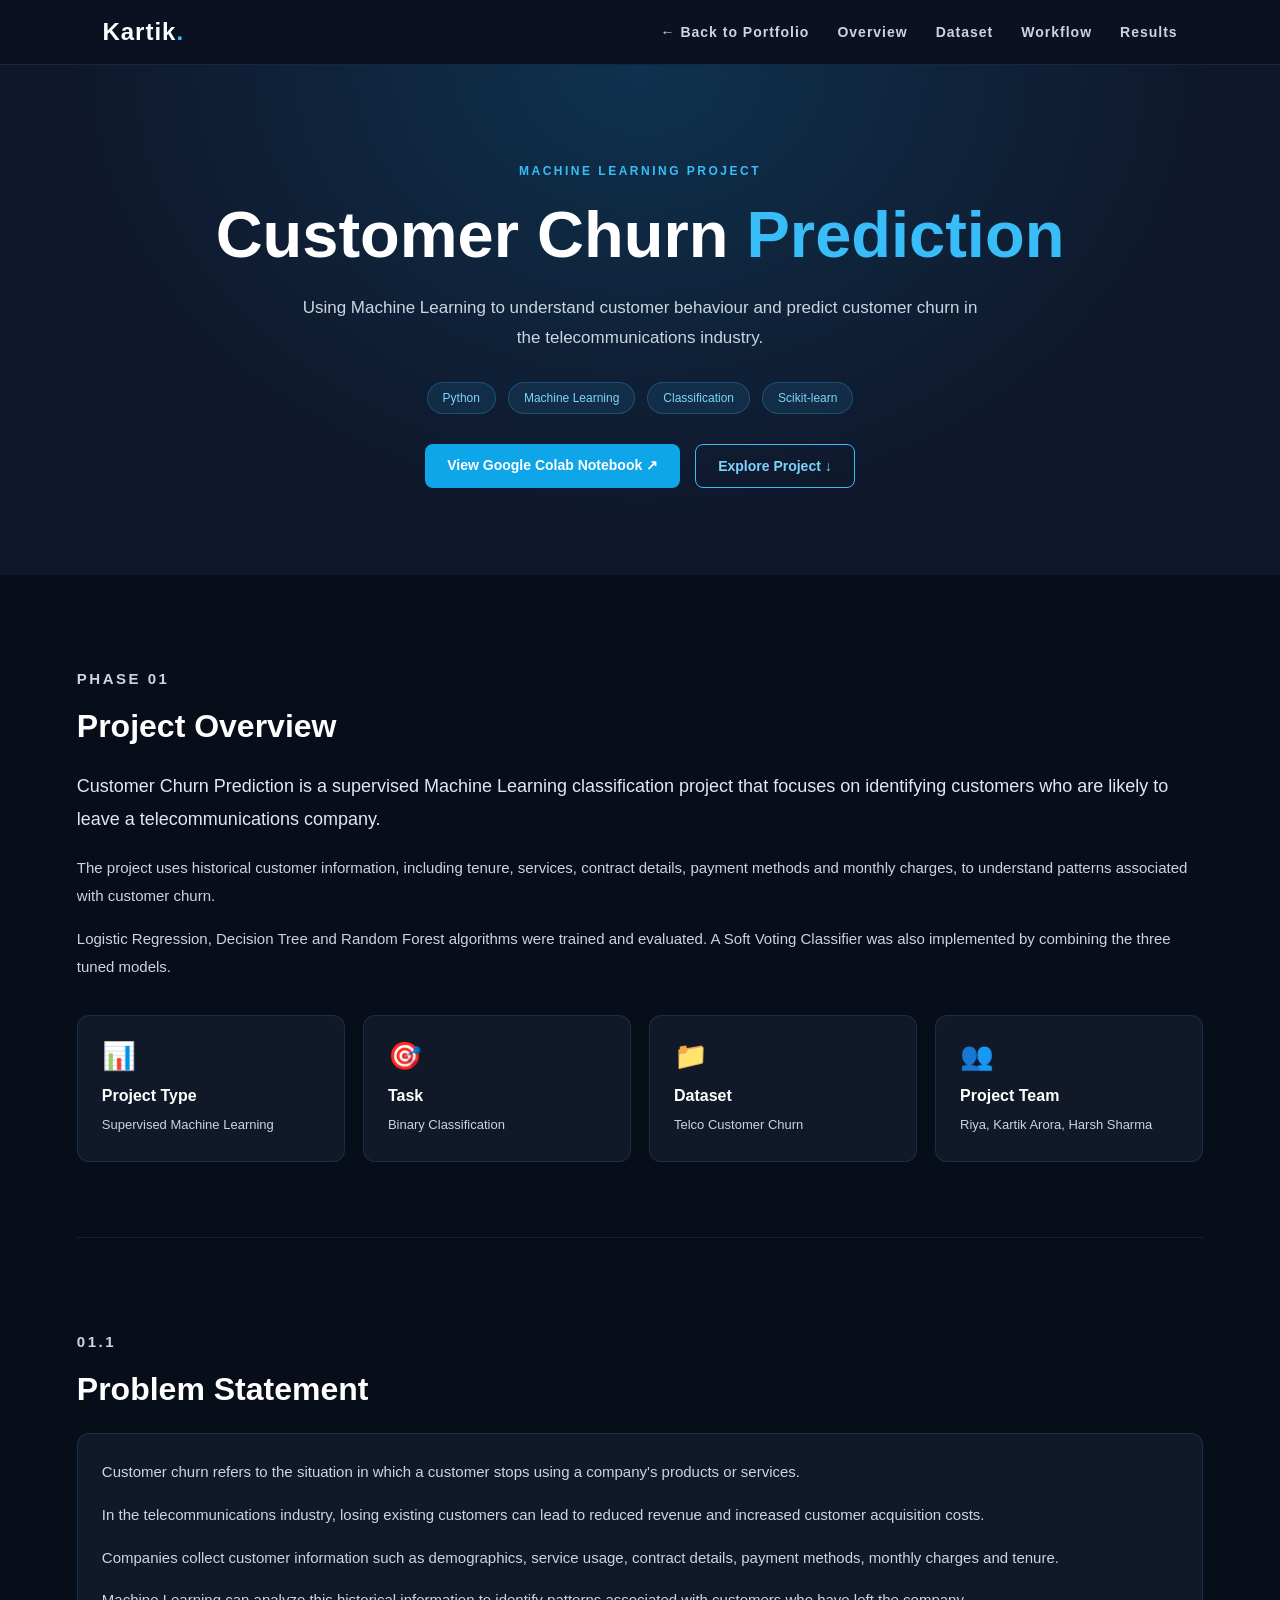
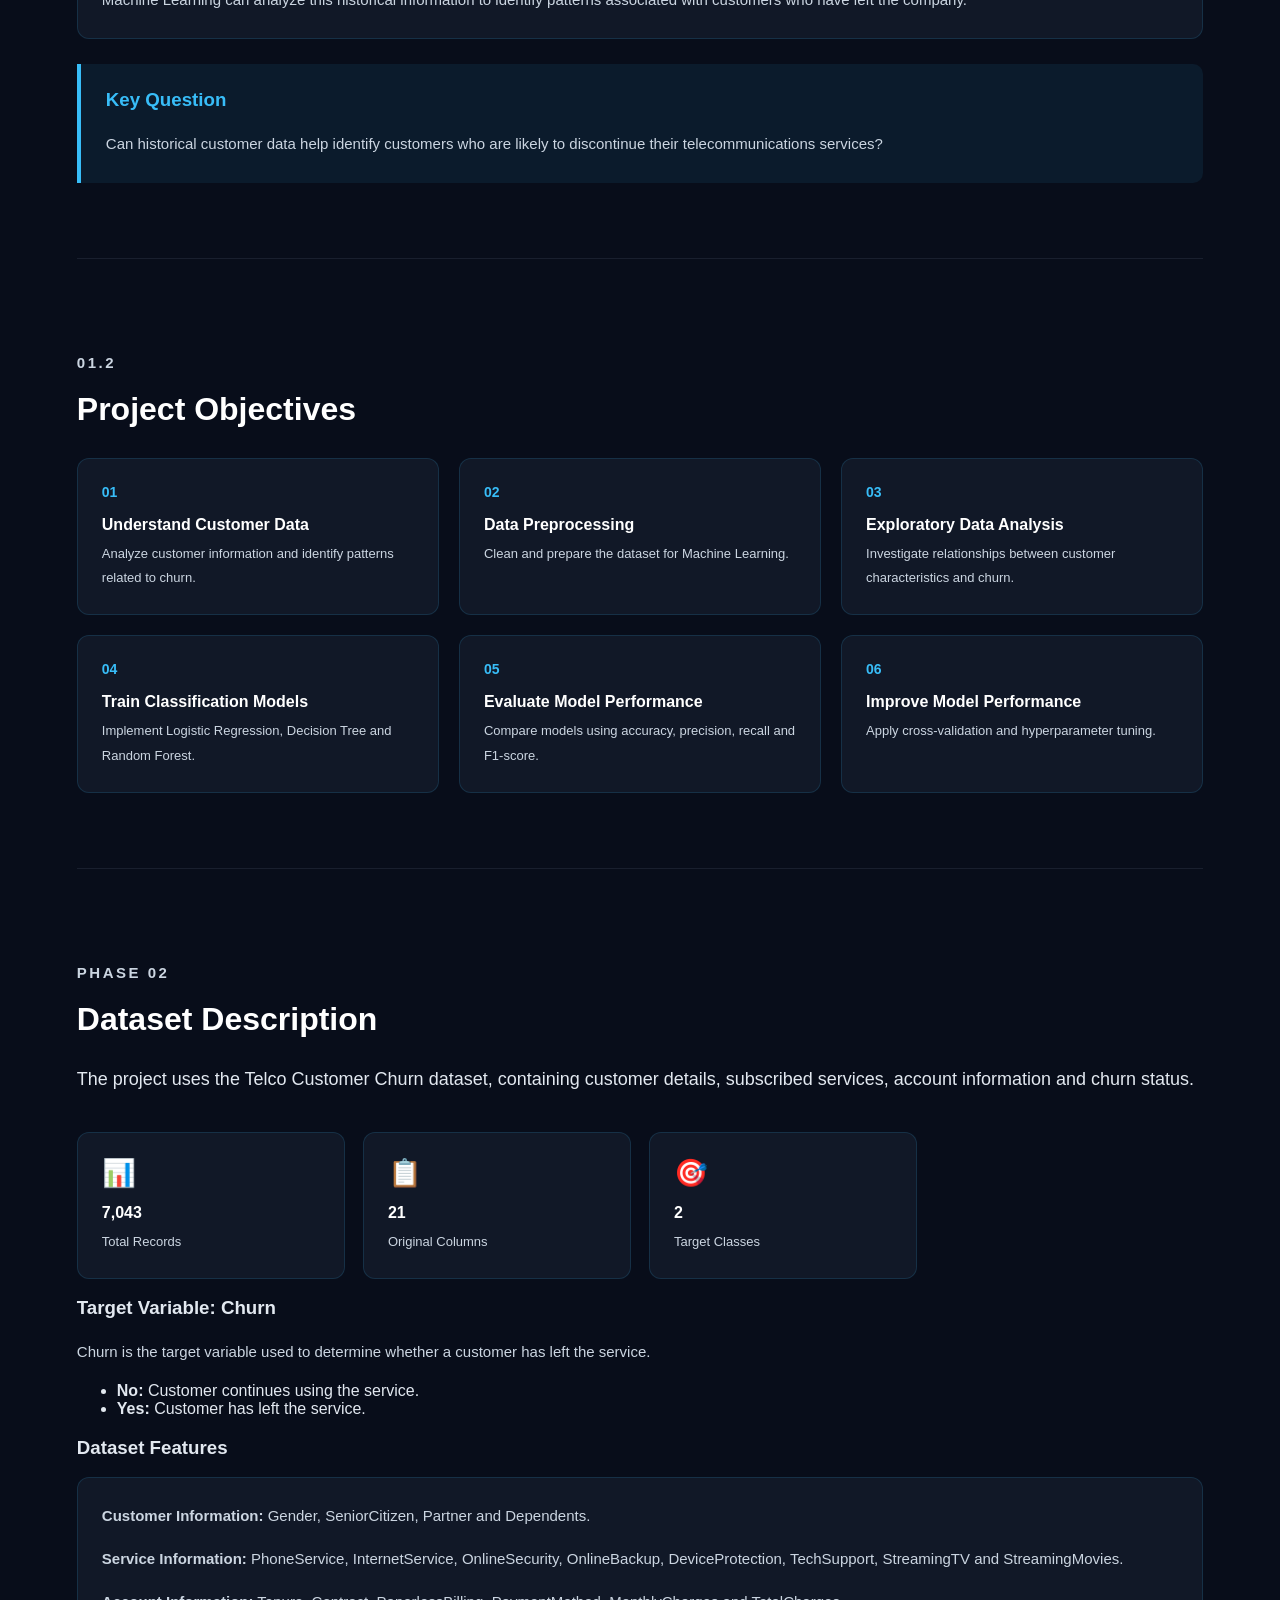
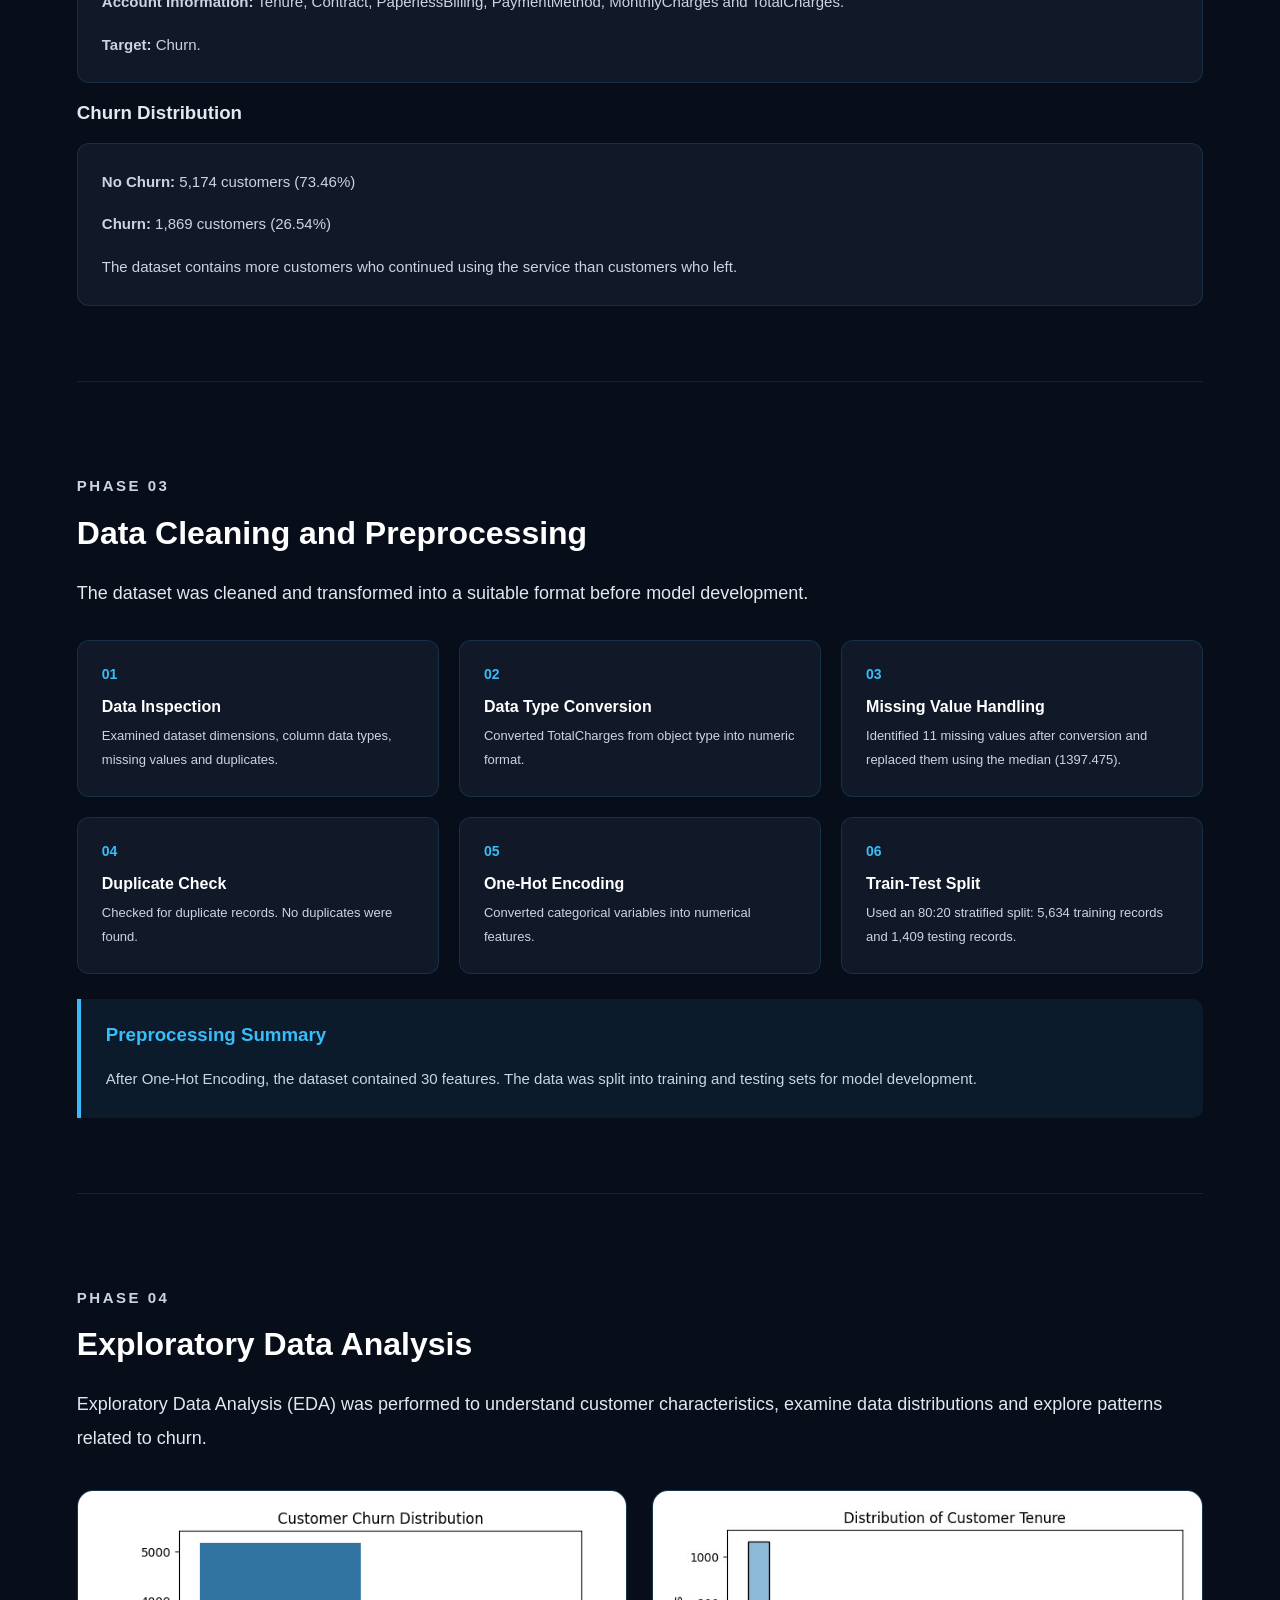
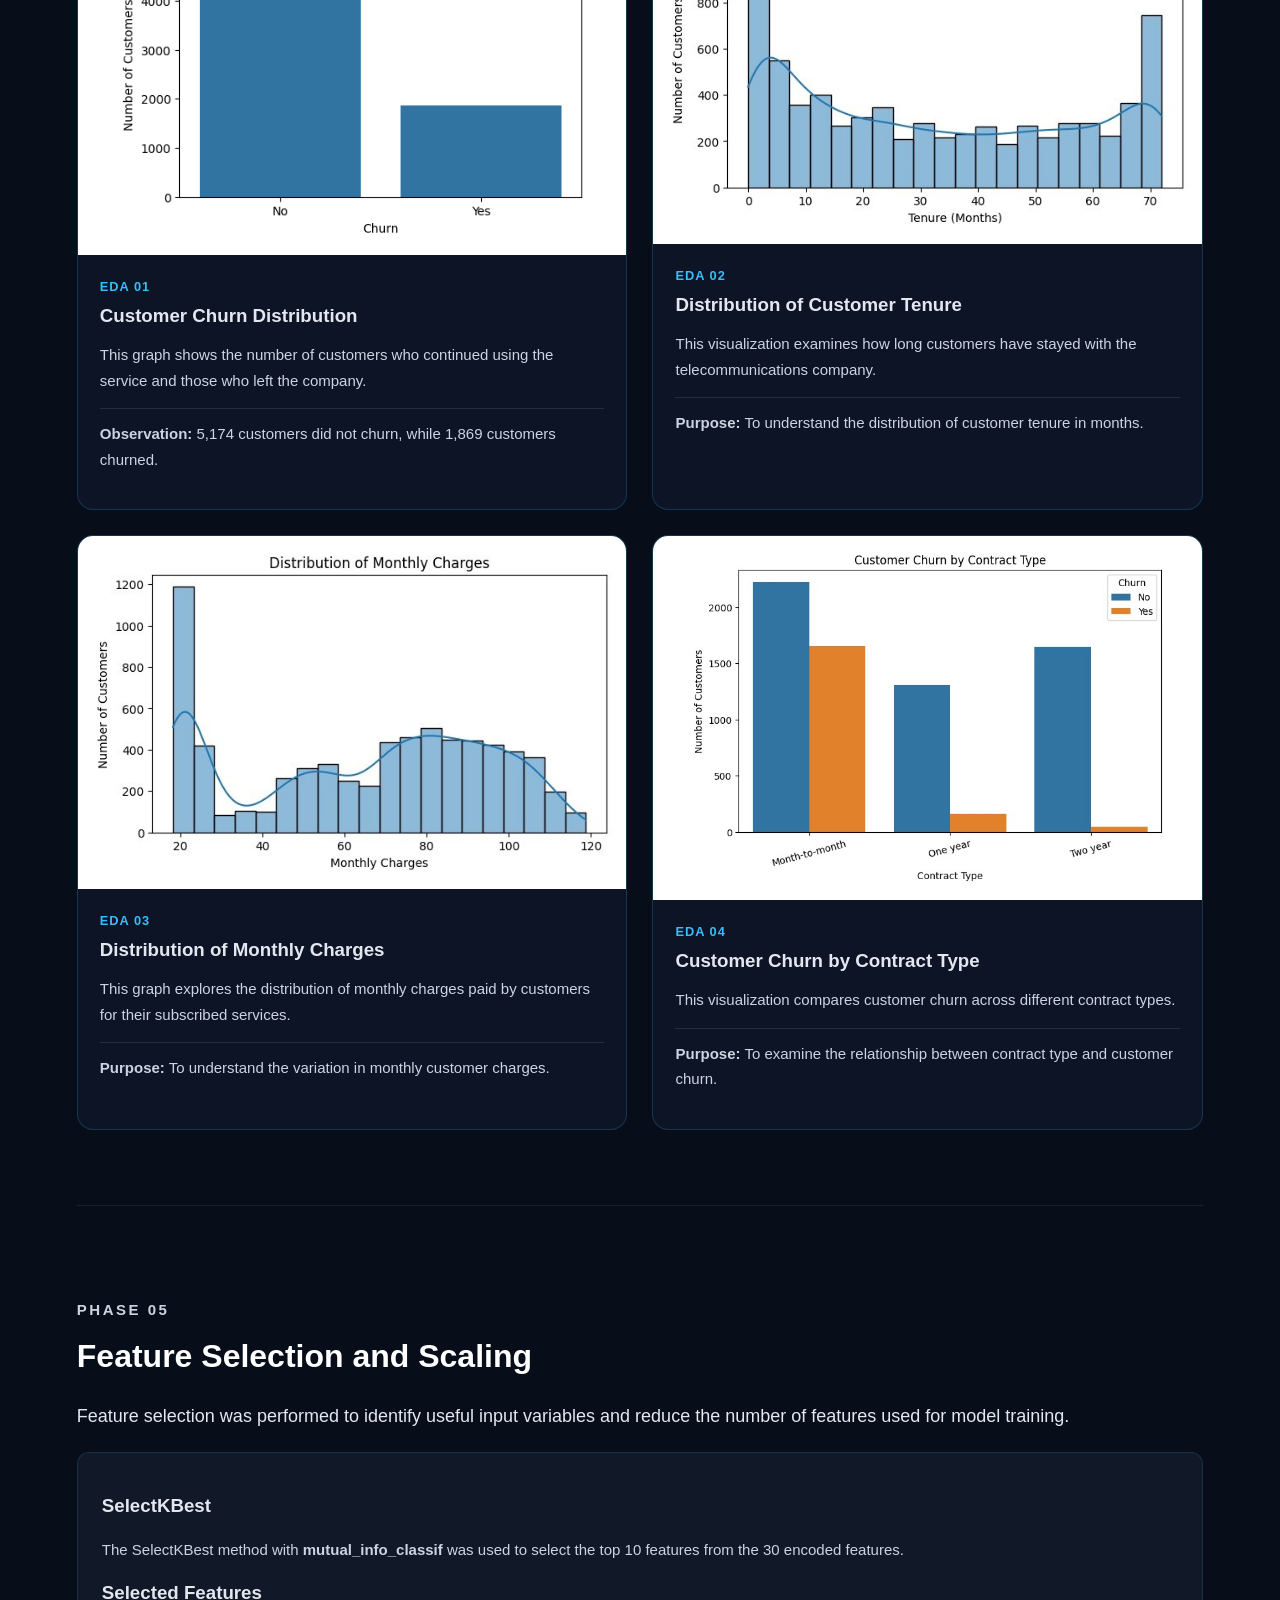
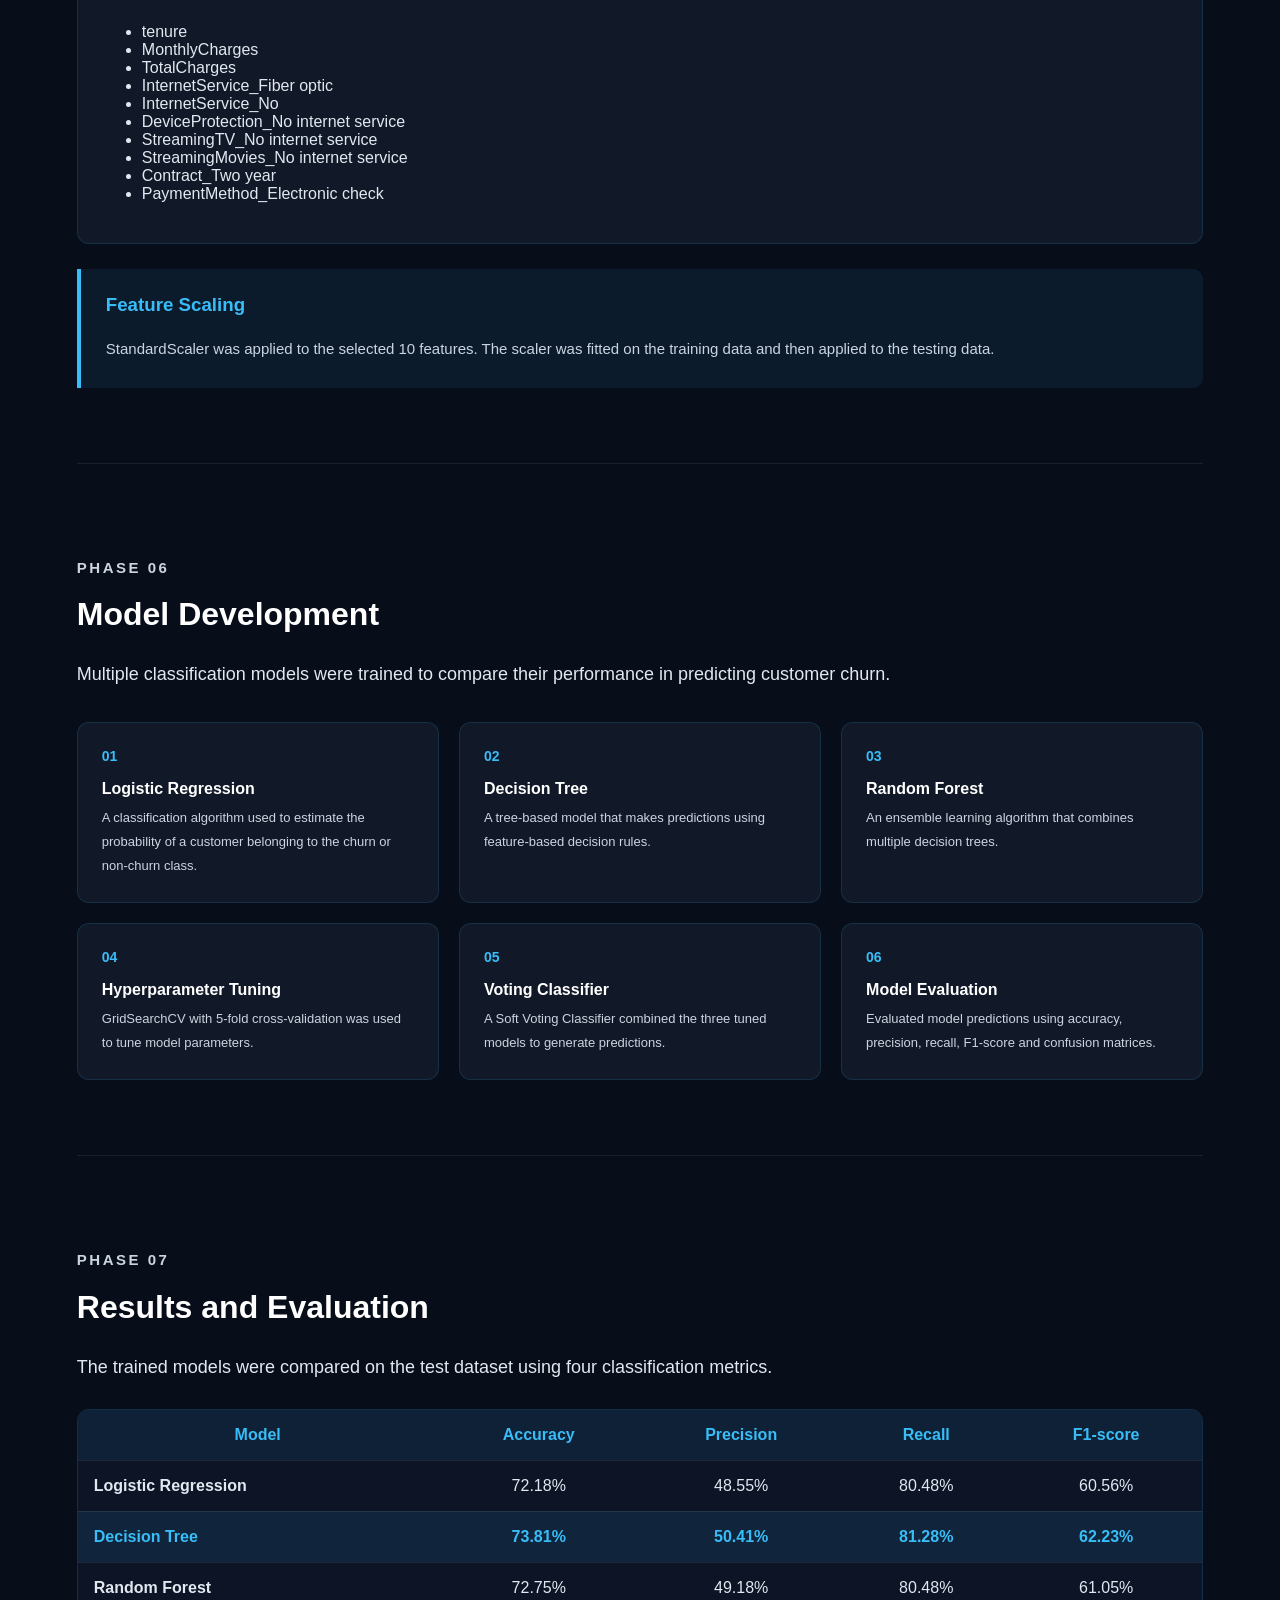
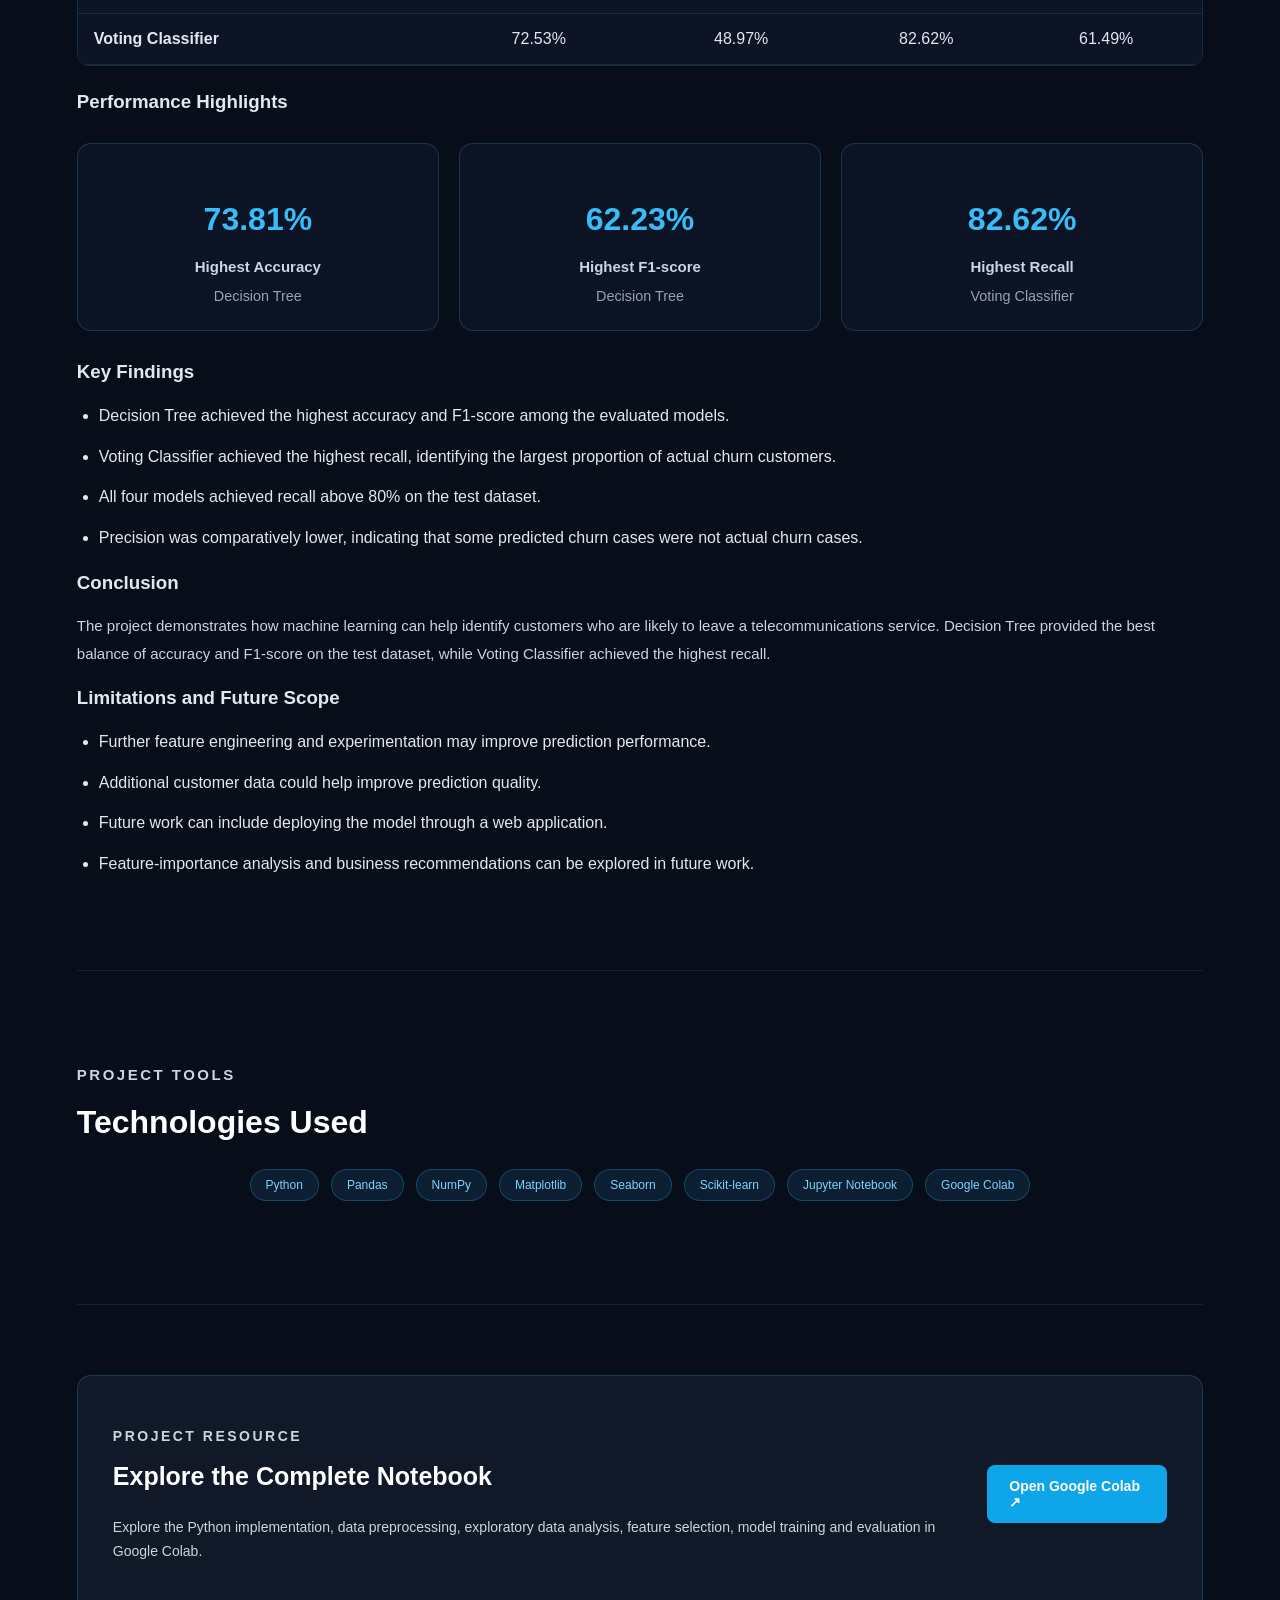
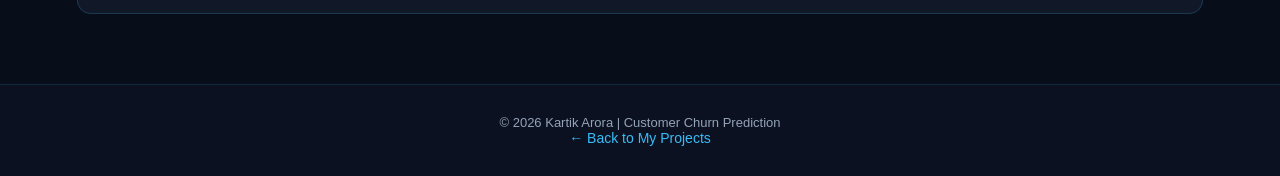
==== commit 339755d2: "update" ====
--- a/customer-churn.html
+++ b/customer-churn.html
@@ -404,77 +404,131 @@
 
 
         <!-- PHASE 04: EDA -->
-        <section class="churn-section" id="eda">
-
-            <p class="churn-section-label">PHASE 04</p>
-
-            <h2>Exploratory Data Analysis</h2>
-
-            <p class="churn-intro">
-                Exploratory Data Analysis (EDA) was performed
-                to understand the distribution of customer
-                information and identify patterns associated
-                with customer churn.
-            </p>
-
-            <div class="churn-objectives-grid">
-
-                <div class="churn-objective-card">
-                    <span>01</span>
-                    <h3>Customer Churn Distribution</h3>
-                    <p>
-                        Examined the number and proportion
-                        of customers who churned and those
-                        who continued the service.
-                    </p>
-                </div>
-
-                <div class="churn-objective-card">
-                    <span>02</span>
-                    <h3>Customer Tenure</h3>
-                    <p>
-                        Studied the distribution of customer
-                        tenure to understand how long customers
-                        stayed with the company.
-                    </p>
-                </div>
-
-                <div class="churn-objective-card">
-                    <span>03</span>
-                    <h3>Monthly Charges</h3>
-                    <p>
-                        Analyzed the distribution of monthly
-                        charges across customers.
-                    </p>
-                </div>
-
-                <div class="churn-objective-card">
-                    <span>04</span>
-                    <h3>Contract Type and Churn</h3>
-                    <p>
-                        Visualized customer churn across
-                        different contract types.
-                    </p>
-                </div>
-
-            </div>
-
-            <div class="churn-content-card">
-                <h3>Visualizations Created</h3>
-                <ul>
-                    <li>Customer Churn Distribution</li>
-                    <li>Distribution of Customer Tenure</li>
-                    <li>Distribution of Monthly Charges</li>
-                    <li>Customer Churn by Contract Type</li>
-                </ul>
-                <p>
-                    These visualizations helped explore the
-                    dataset before applying machine learning
-                    algorithms.
-                </p>
-            </div>
-
-        </section>
+        
+<!-- PHASE 04: EXPLORATORY DATA ANALYSIS -->
+<section class="churn-section" id="eda">
+
+    <p class="churn-section-label">PHASE 04</p>
+
+    <h2>Exploratory Data Analysis</h2>
+
+    <p class="churn-intro">
+        Exploratory Data Analysis (EDA) was performed to
+        understand customer characteristics, examine data
+        distributions and explore patterns related to churn.
+    </p>
+
+    <div class="eda-grid">
+
+        <!-- GRAPH 1 -->
+        <div class="eda-card">
+            <div class="eda-image">
+                <img
+                    src="images/01_customer_churn_distribution.png"
+                    alt="Customer Churn Distribution"
+                    loading="lazy"
+                >
+            </div>
+
+            <div class="eda-content">
+                <span>EDA 01</span>
+                <h3>Customer Churn Distribution</h3>
+                <p>
+                    This graph shows the number of customers
+                    who continued using the service and those
+                    who left the company.
+                </p>
+                <p class="eda-insight">
+                    <strong>Observation:</strong>
+                    5,174 customers did not churn, while
+                    1,869 customers churned.
+                </p>
+            </div>
+        </div>
+
+
+        <!-- GRAPH 2 -->
+        <div class="eda-card">
+            <div class="eda-image">
+                <img
+                    src="images/02_customer_tenure_distribution.png"
+                    alt="Distribution of Customer Tenure"
+                    loading="lazy"
+                >
+            </div>
+
+            <div class="eda-content">
+                <span>EDA 02</span>
+                <h3>Distribution of Customer Tenure</h3>
+                <p>
+                    This visualization examines how long
+                    customers have stayed with the
+                    telecommunications company.
+                </p>
+                <p class="eda-insight">
+                    <strong>Purpose:</strong>
+                    To understand the distribution of
+                    customer tenure in months.
+                </p>
+            </div>
+        </div>
+
+
+        <!-- GRAPH 3 -->
+        <div class="eda-card">
+            <div class="eda-image">
+                <img
+                    src="images/03_monthly_charges_distribution.png"
+                    alt="Distribution of Monthly Charges"
+                    loading="lazy"
+                >
+            </div>
+
+            <div class="eda-content">
+                <span>EDA 03</span>
+                <h3>Distribution of Monthly Charges</h3>
+                <p>
+                    This graph explores the distribution
+                    of monthly charges paid by customers
+                    for their subscribed services.
+                </p>
+                <p class="eda-insight">
+                    <strong>Purpose:</strong>
+                    To understand the variation in
+                    monthly customer charges.
+                </p>
+            </div>
+        </div>
+
+
+        <!-- GRAPH 4 -->
+        <div class="eda-card">
+            <div class="eda-image">
+                <img
+                    src="images/04_churn_by_contract_type.jpeg"
+                    alt="Customer Churn by Contract Type"
+                    loading="lazy"
+                >
+            </div>
+
+            <div class="eda-content">
+                <span>EDA 04</span>
+                <h3>Customer Churn by Contract Type</h3>
+                <p>
+                    This visualization compares customer
+                    churn across different contract types.
+                </p>
+                <p class="eda-insight">
+                    <strong>Purpose:</strong>
+                    To examine the relationship between
+                    contract type and customer churn.
+                </p>
+            </div>
+        </div>
+
+    </div>
+
+</section>
 
 
         <!-- PHASE 05: FEATURE SELECTION -->
--- a/customer-churn.css
+++ b/customer-churn.css
@@ -469,3 +469,80 @@
         padding: 12px;
     }
 }
+
+/* EDA GRAPH GALLERY */
+
+.eda-grid {
+    display: grid;
+    grid-template-columns: repeat(2, minmax(0, 1fr));
+    gap: 25px;
+    margin-top: 35px;
+}
+
+.eda-card {
+    overflow: hidden;
+    border: 1px solid rgba(56, 189, 248, 0.2);
+    border-radius: 16px;
+    background: rgba(15, 23, 42, 0.75);
+    transition: transform 0.3s ease, border-color 0.3s ease;
+}
+
+.eda-card:hover {
+    transform: translateY(-5px);
+    border-color: #38bdf8;
+}
+
+.eda-image {
+    width: 100%;
+    background: #ffffff;
+    padding: 12px;
+    min-height: 220px;
+    display: flex;
+    align-items: center;
+    justify-content: center;
+}
+
+.eda-image img {
+    display: block;
+    width: 100%;
+    height: auto;
+    max-height: 340px;
+    object-fit: contain;
+}
+
+.eda-content {
+    padding: 22px;
+}
+
+.eda-content > span {
+    color: #38bdf8;
+    font-size: 0.8rem;
+    font-weight: 700;
+    letter-spacing: 1px;
+}
+
+.eda-content h3 {
+    margin: 10px 0;
+}
+
+.eda-content p {
+    line-height: 1.7;
+}
+
+.eda-insight {
+    margin-top: 14px;
+    padding-top: 12px;
+    border-top: 1px solid rgba(255, 255, 255, 0.1);
+}
+
+/* RESPONSIVE EDA GALLERY */
+
+@media (max-width: 750px) {
+    .eda-grid {
+        grid-template-columns: 1fr;
+    }
+
+    .eda-image {
+        min-height: 180px;
+    }
+}
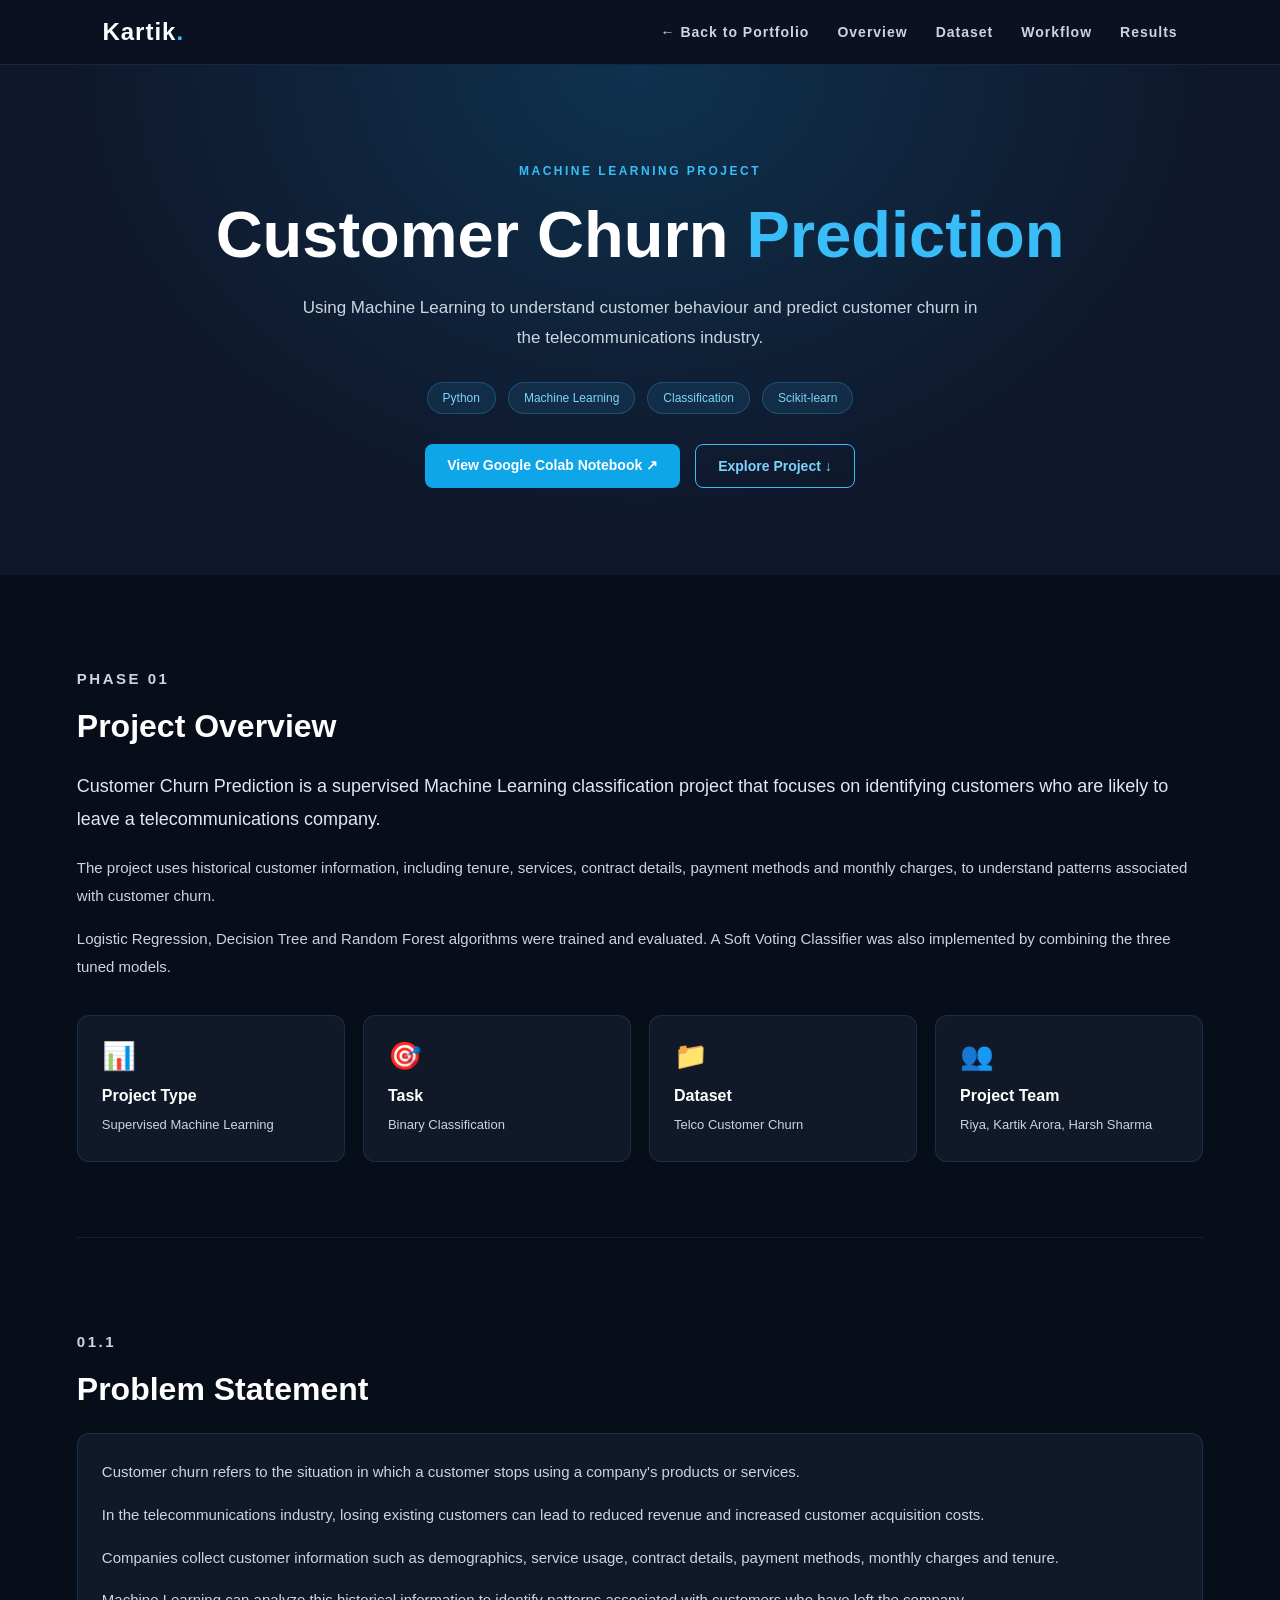
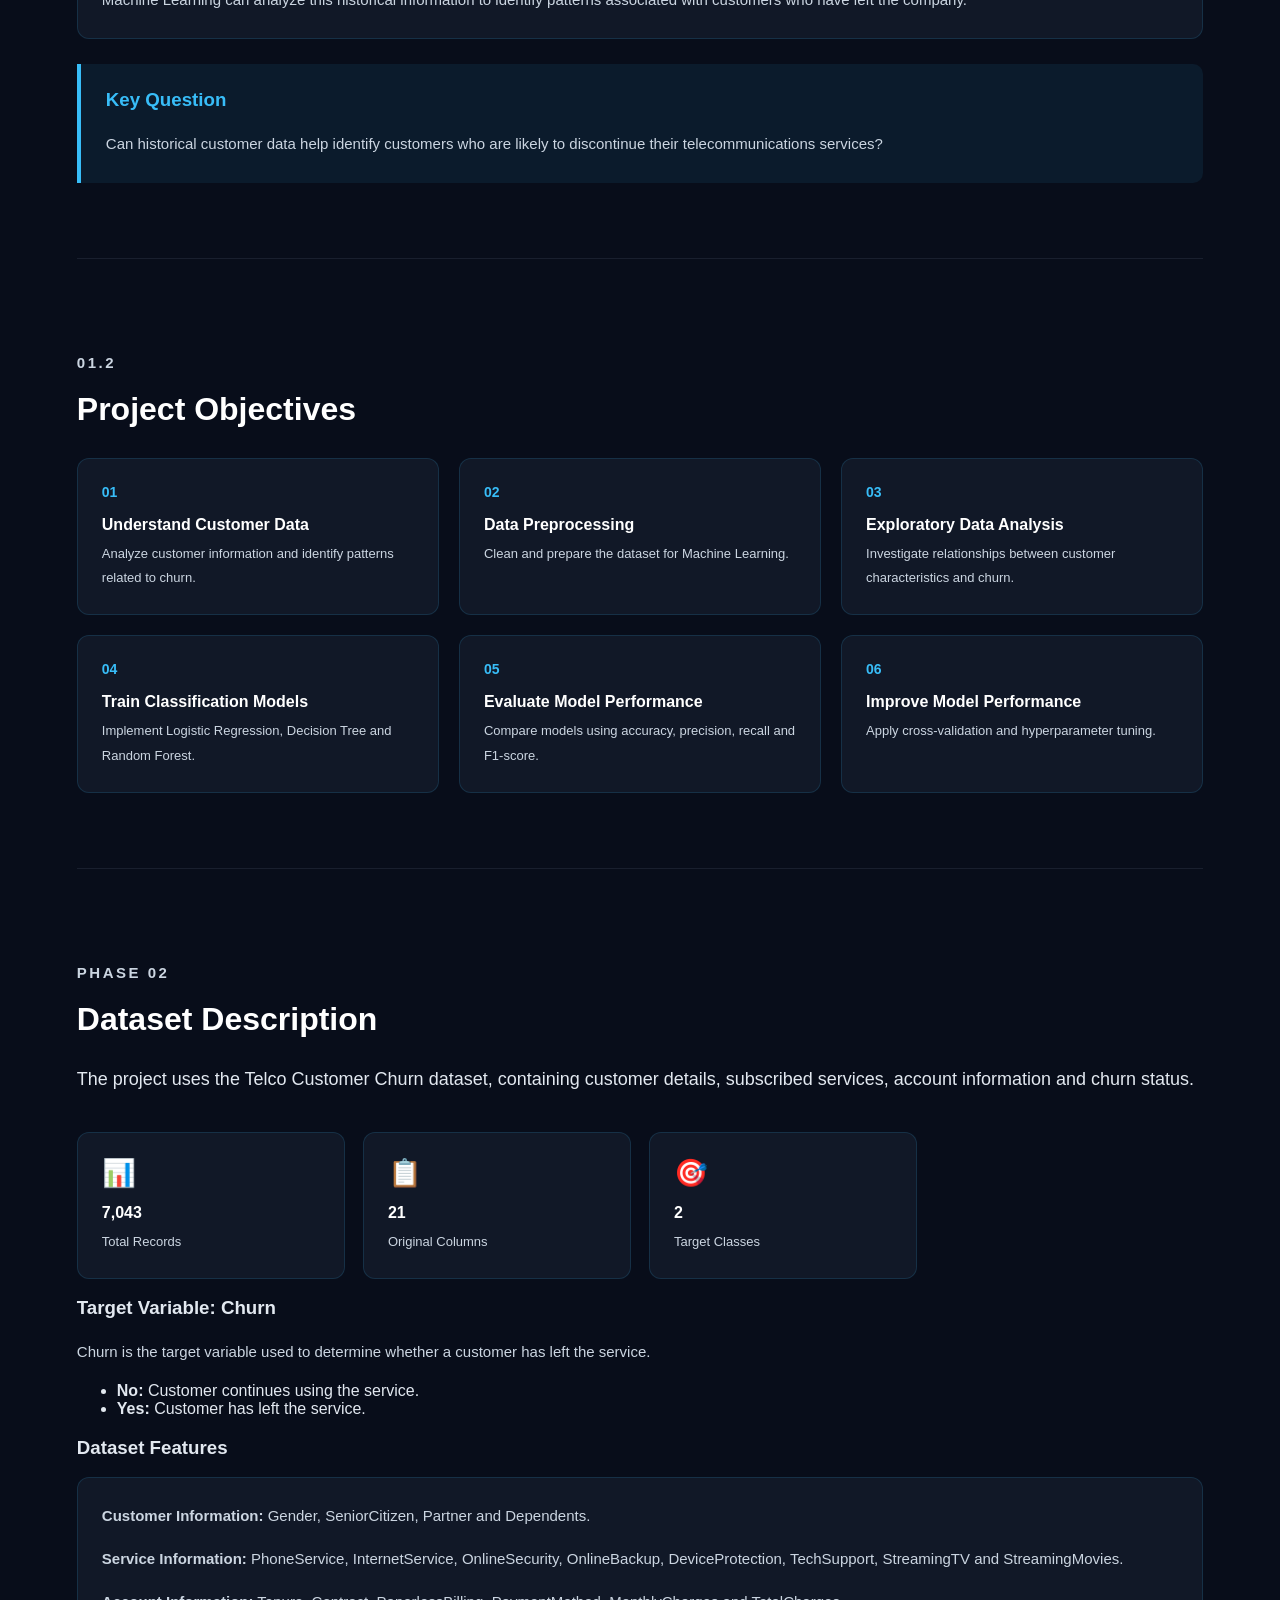
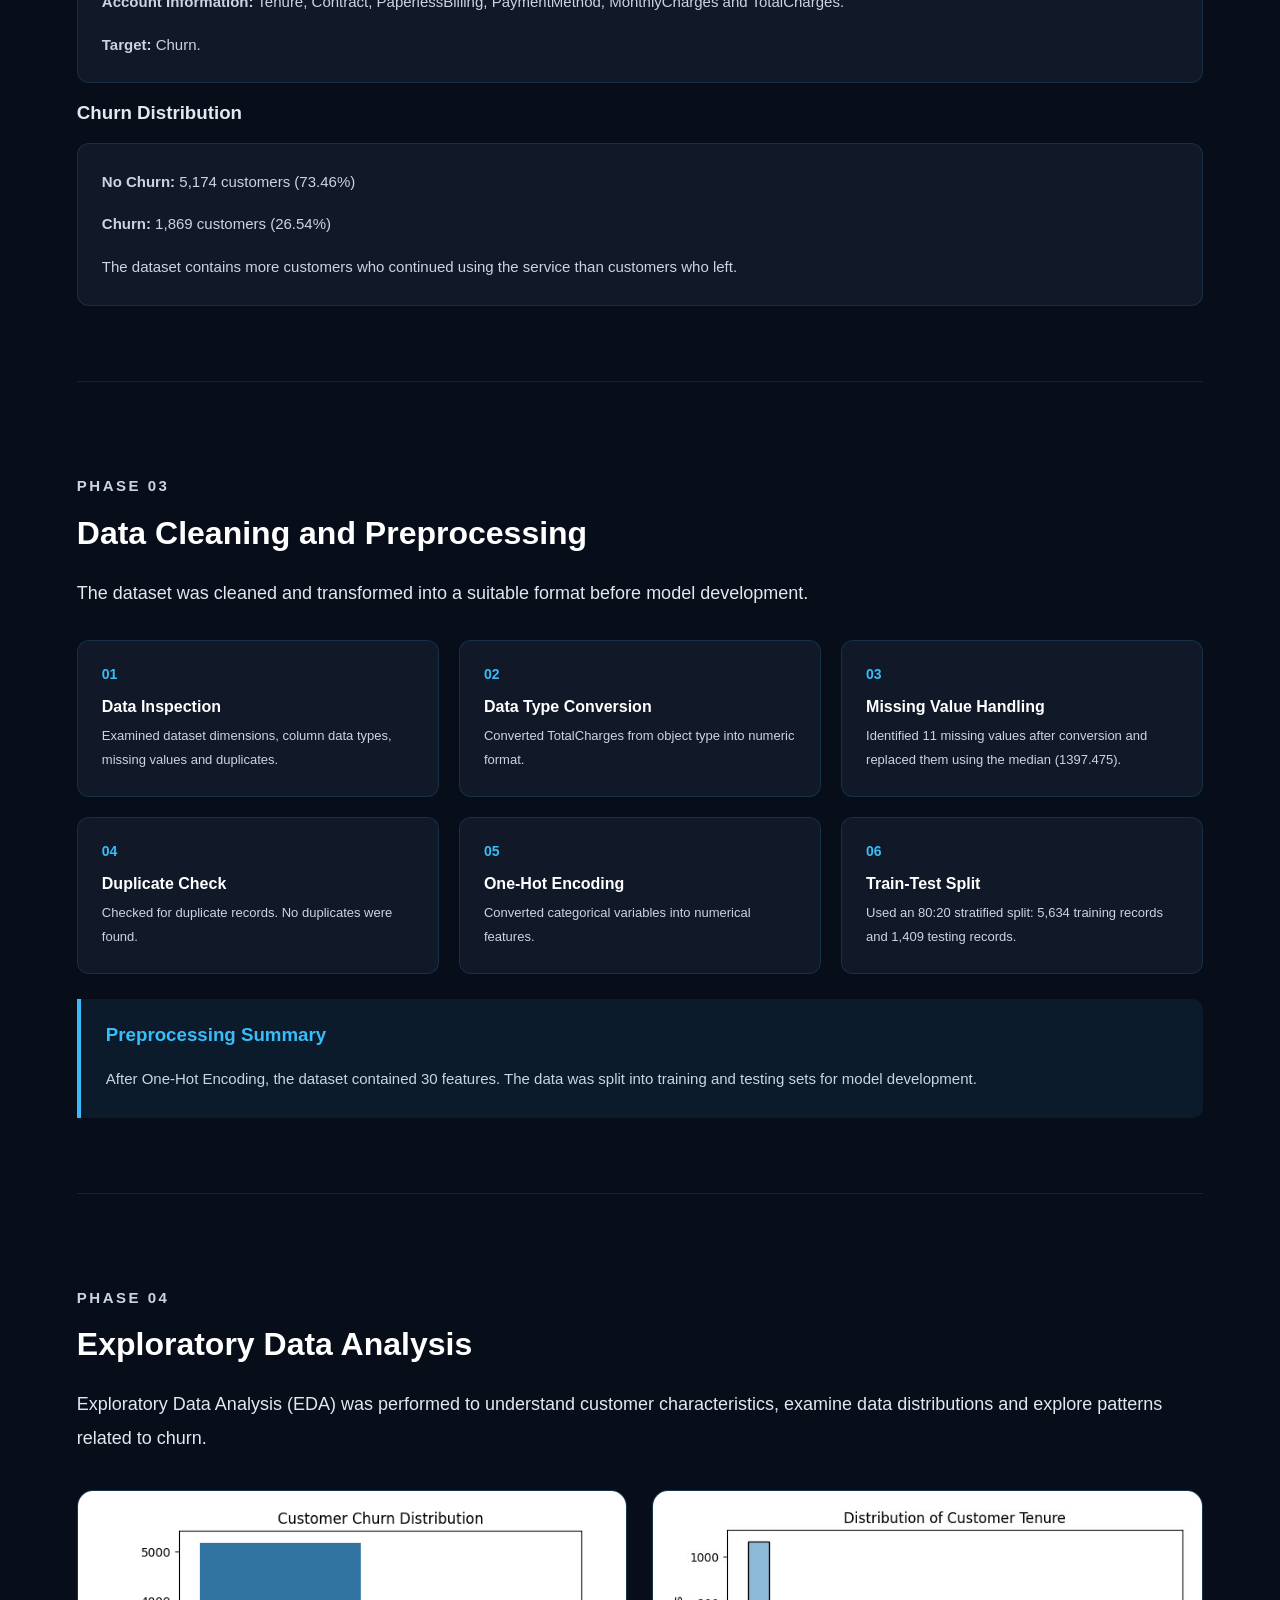
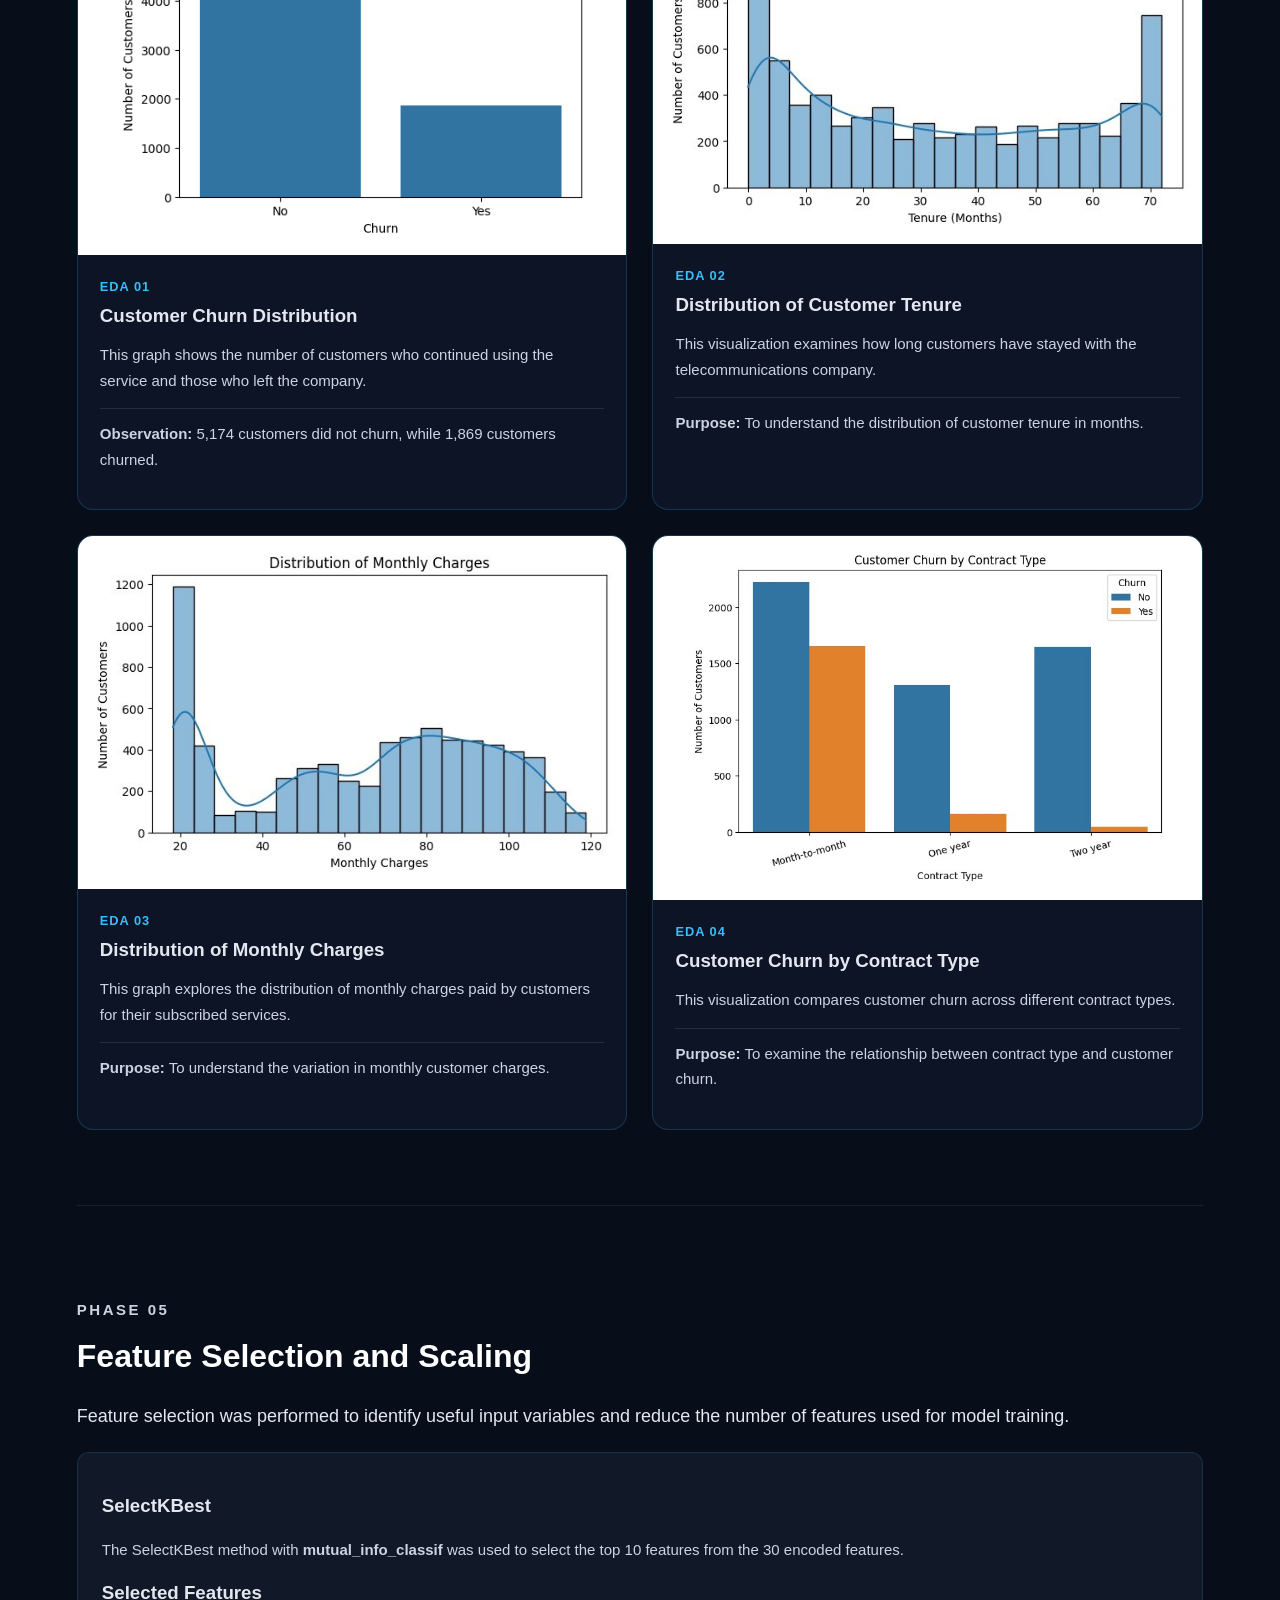
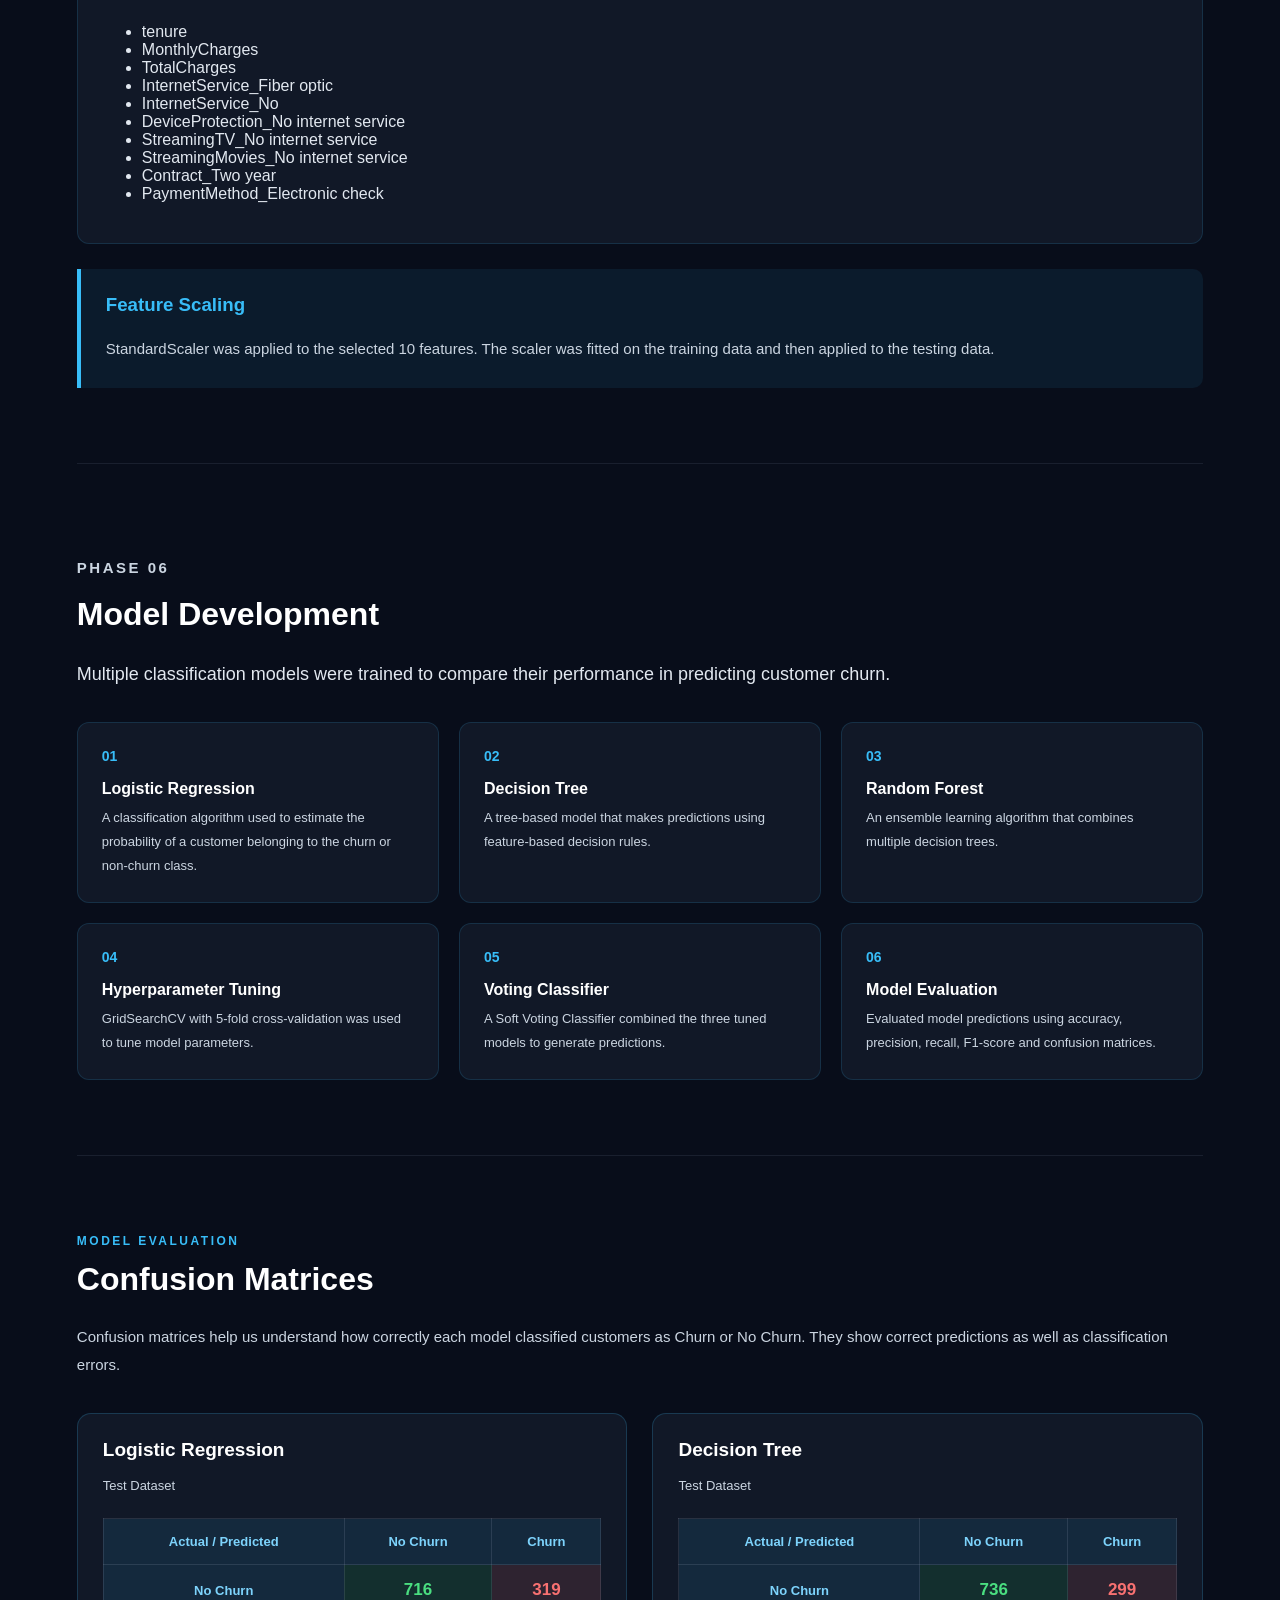
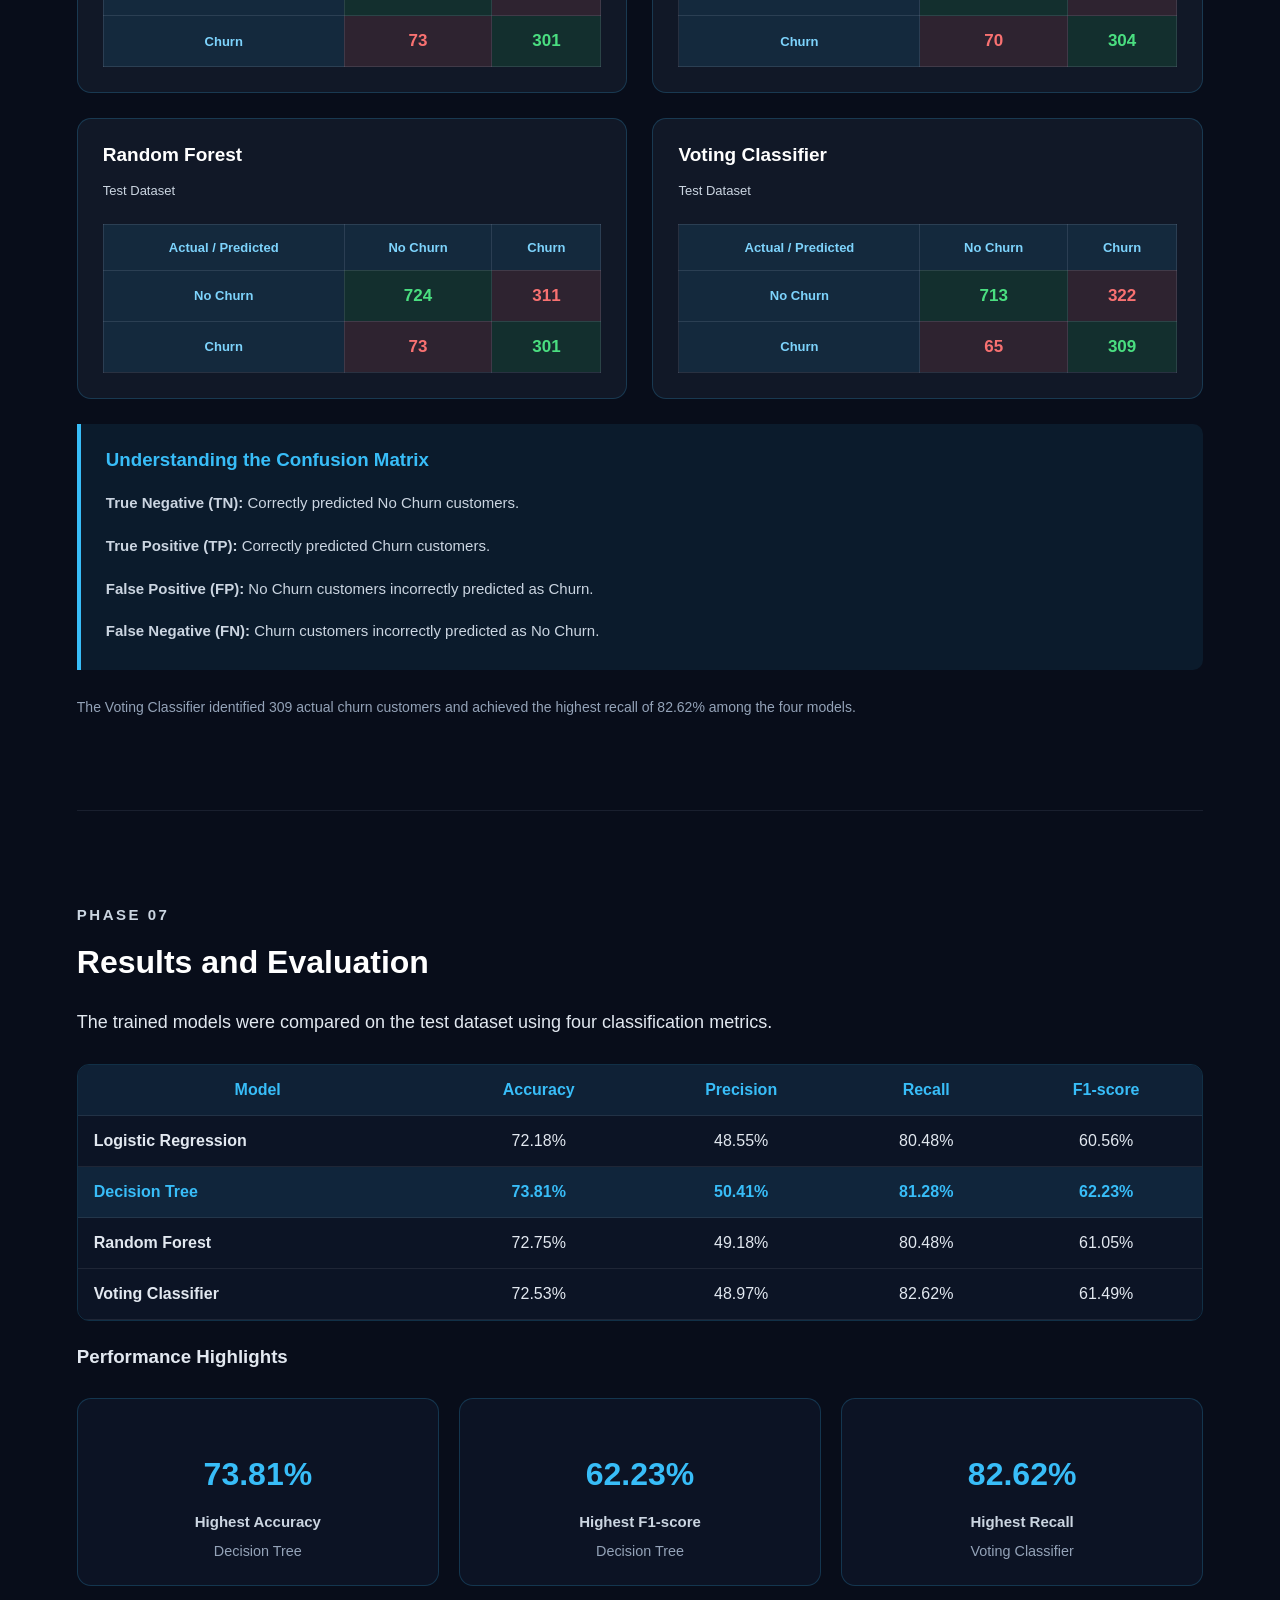
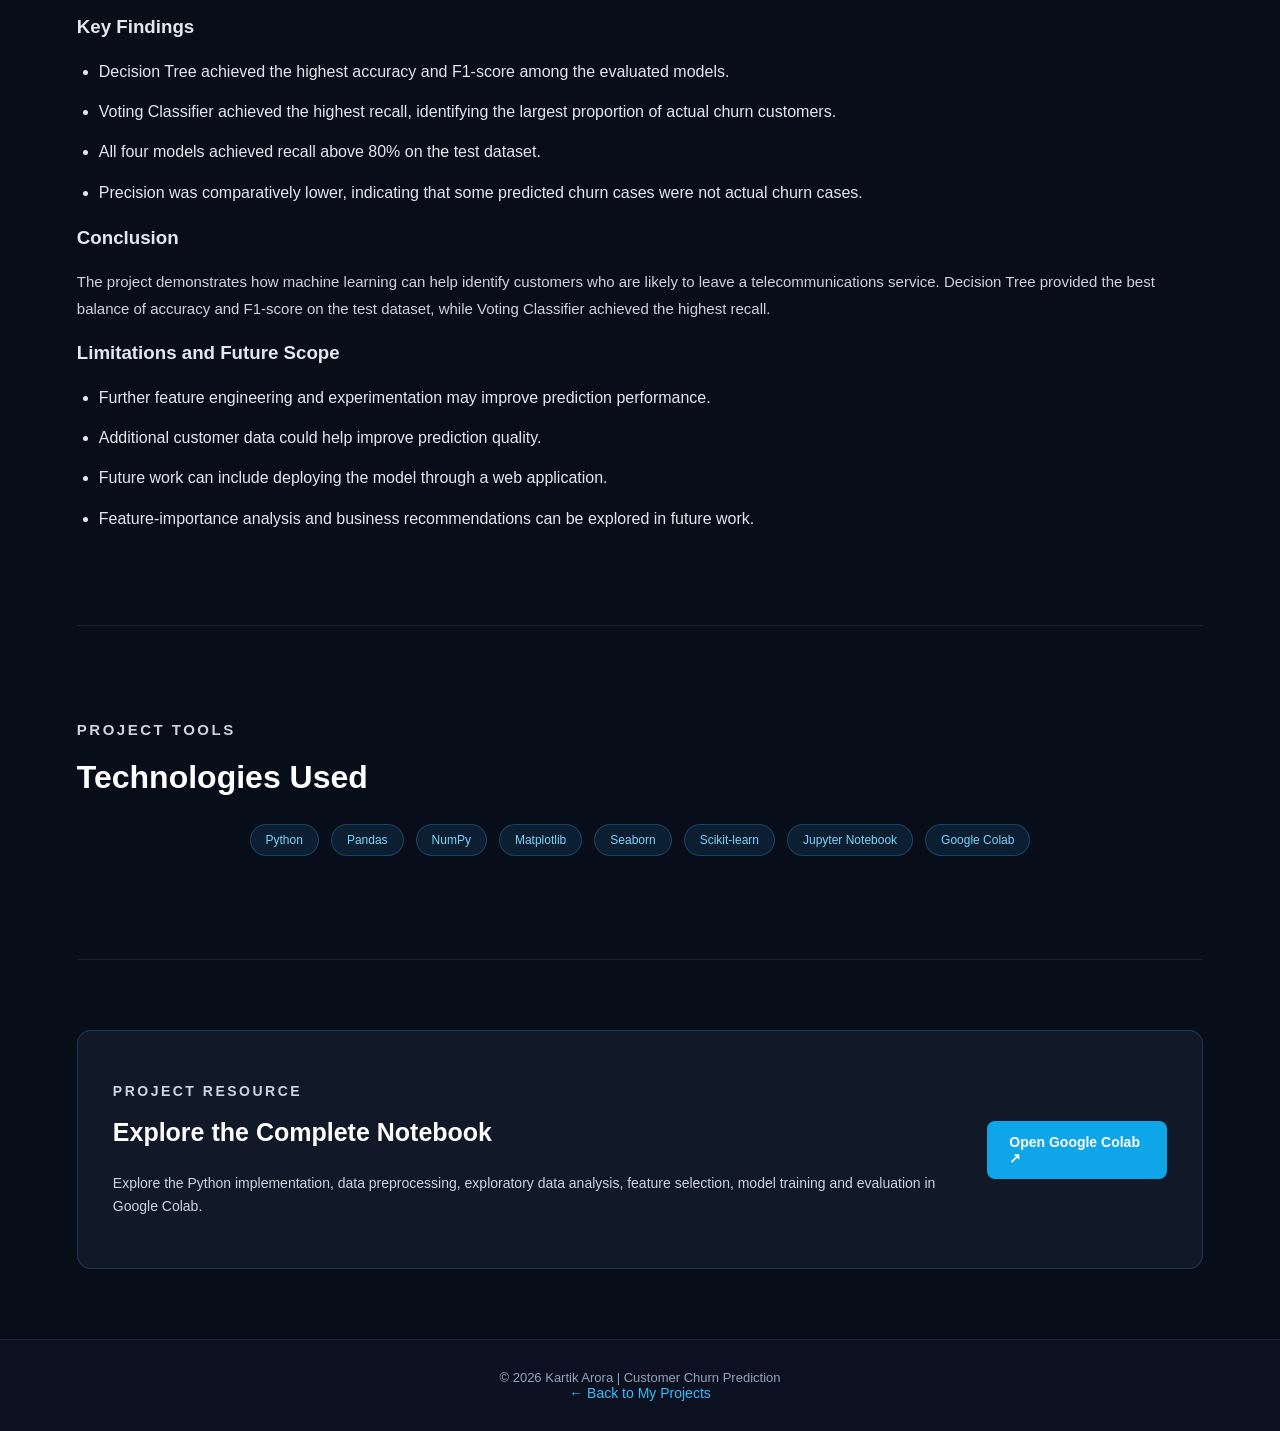
==== commit a5e2a4ea: "update" ====
--- a/customer-churn.html
+++ b/customer-churn.html
@@ -659,6 +659,134 @@
             </div>
 
         </section>
+
+<!-- CONFUSION MATRICES -->
+<section class="churn-section" id="confusion-matrices">
+
+    <span class="churn-section-label">MODEL EVALUATION</span>
+    <h2>Confusion Matrices</h2>
+
+    <p>
+        Confusion matrices help us understand how correctly each
+        model classified customers as Churn or No Churn.
+        They show correct predictions as well as classification errors.
+    </p>
+
+    <div class="confusion-grid">
+
+        <!-- LOGISTIC REGRESSION -->
+        <div class="confusion-card">
+            <h3>Logistic Regression</h3>
+            <p class="matrix-subtitle">Test Dataset</p>
+
+            <table class="matrix-table">
+                <tr>
+                    <th>Actual / Predicted</th>
+                    <th>No Churn</th>
+                    <th>Churn</th>
+                </tr>
+                <tr>
+                    <th>No Churn</th>
+                    <td class="true-cell">716</td>
+                    <td class="false-cell">319</td>
+                </tr>
+                <tr>
+                    <th>Churn</th>
+                    <td class="false-cell">73</td>
+                    <td class="true-cell">301</td>
+                </tr>
+            </table>
+        </div>
+
+        <!-- DECISION TREE -->
+        <div class="confusion-card">
+            <h3>Decision Tree</h3>
+            <p class="matrix-subtitle">Test Dataset</p>
+
+            <table class="matrix-table">
+                <tr>
+                    <th>Actual / Predicted</th>
+                    <th>No Churn</th>
+                    <th>Churn</th>
+                </tr>
+                <tr>
+                    <th>No Churn</th>
+                    <td class="true-cell">736</td>
+                    <td class="false-cell">299</td>
+                </tr>
+                <tr>
+                    <th>Churn</th>
+                    <td class="false-cell">70</td>
+                    <td class="true-cell">304</td>
+                </tr>
+            </table>
+        </div>
+
+        <!-- RANDOM FOREST -->
+        <div class="confusion-card">
+            <h3>Random Forest</h3>
+            <p class="matrix-subtitle">Test Dataset</p>
+
+            <table class="matrix-table">
+                <tr>
+                    <th>Actual / Predicted</th>
+                    <th>No Churn</th>
+                    <th>Churn</th>
+                </tr>
+                <tr>
+                    <th>No Churn</th>
+                    <td class="true-cell">724</td>
+                    <td class="false-cell">311</td>
+                </tr>
+                <tr>
+                    <th>Churn</th>
+                    <td class="false-cell">73</td>
+                    <td class="true-cell">301</td>
+                </tr>
+            </table>
+        </div>
+
+        <!-- VOTING CLASSIFIER -->
+        <div class="confusion-card">
+            <h3>Voting Classifier</h3>
+            <p class="matrix-subtitle">Test Dataset</p>
+
+            <table class="matrix-table">
+                <tr>
+                    <th>Actual / Predicted</th>
+                    <th>No Churn</th>
+                    <th>Churn</th>
+                </tr>
+                <tr>
+                    <th>No Churn</th>
+                    <td class="true-cell">713</td>
+                    <td class="false-cell">322</td>
+                </tr>
+                <tr>
+                    <th>Churn</th>
+                    <td class="false-cell">65</td>
+                    <td class="true-cell">309</td>
+                </tr>
+            </table>
+        </div>
+
+    </div>
+
+    <div class="churn-highlight">
+        <h3>Understanding the Confusion Matrix</h3>
+        <p><strong>True Negative (TN):</strong> Correctly predicted No Churn customers.</p>
+        <p><strong>True Positive (TP):</strong> Correctly predicted Churn customers.</p>
+        <p><strong>False Positive (FP):</strong> No Churn customers incorrectly predicted as Churn.</p>
+        <p><strong>False Negative (FN):</strong> Churn customers incorrectly predicted as No Churn.</p>
+    </div>
+
+    <p class="matrix-note">
+        The Voting Classifier identified 309 actual churn customers
+        and achieved the highest recall of 82.62% among the four models.
+    </p>
+
+</section>
+
 
 
         <!-- PHASE 07: RESULTS -->
--- a/customer-churn.css
+++ b/customer-churn.css
@@ -546,3 +546,85 @@
         min-height: 180px;
     }
 }
+
+/* CONFUSION MATRIX SECTION */
+
+.confusion-grid {
+    display: grid;
+    grid-template-columns: repeat(2, minmax(0, 1fr));
+    gap: 25px;
+    margin-top: 35px;
+}
+
+.confusion-card {
+    padding: 25px;
+    background: #111827;
+    border: 1px solid rgba(56, 189, 248, 0.2);
+    border-radius: 14px;
+    overflow-x: auto;
+    transition: 0.3s;
+}
+
+.confusion-card:hover {
+    transform: translateY(-4px);
+    border-color: #38bdf8;
+}
+
+.confusion-card h3 {
+    color: #ffffff;
+    margin: 0 0 8px;
+    font-size: 19px;
+}
+
+.matrix-subtitle {
+    color: #94a3b8;
+    font-size: 13px !important;
+    margin-bottom: 20px;
+}
+
+.matrix-table {
+    width: 100%;
+    border-collapse: collapse;
+    min-width: 300px;
+    text-align: center;
+}
+
+.matrix-table th,
+.matrix-table td {
+    padding: 15px 10px;
+    border: 1px solid rgba(148, 163, 184, 0.18);
+    font-size: 13px;
+}
+
+.matrix-table th {
+    background: rgba(56, 189, 248, 0.10);
+    color: #7dd3fc;
+}
+
+.matrix-table td {
+    color: #ffffff;
+    font-size: 17px;
+    font-weight: 700;
+}
+
+.matrix-table .true-cell {
+    background: rgba(34, 197, 94, 0.13);
+    color: #4ade80;
+}
+
+.matrix-table .false-cell {
+    background: rgba(248, 113, 113, 0.12);
+    color: #f87171;
+}
+
+.matrix-note {
+    margin-top: 25px;
+    font-size: 14px !important;
+    color: #94a3b8 !important;
+}
+
+@media (max-width: 750px) {
+    .confusion-grid {
+        grid-template-columns: 1fr;
+    }
+}
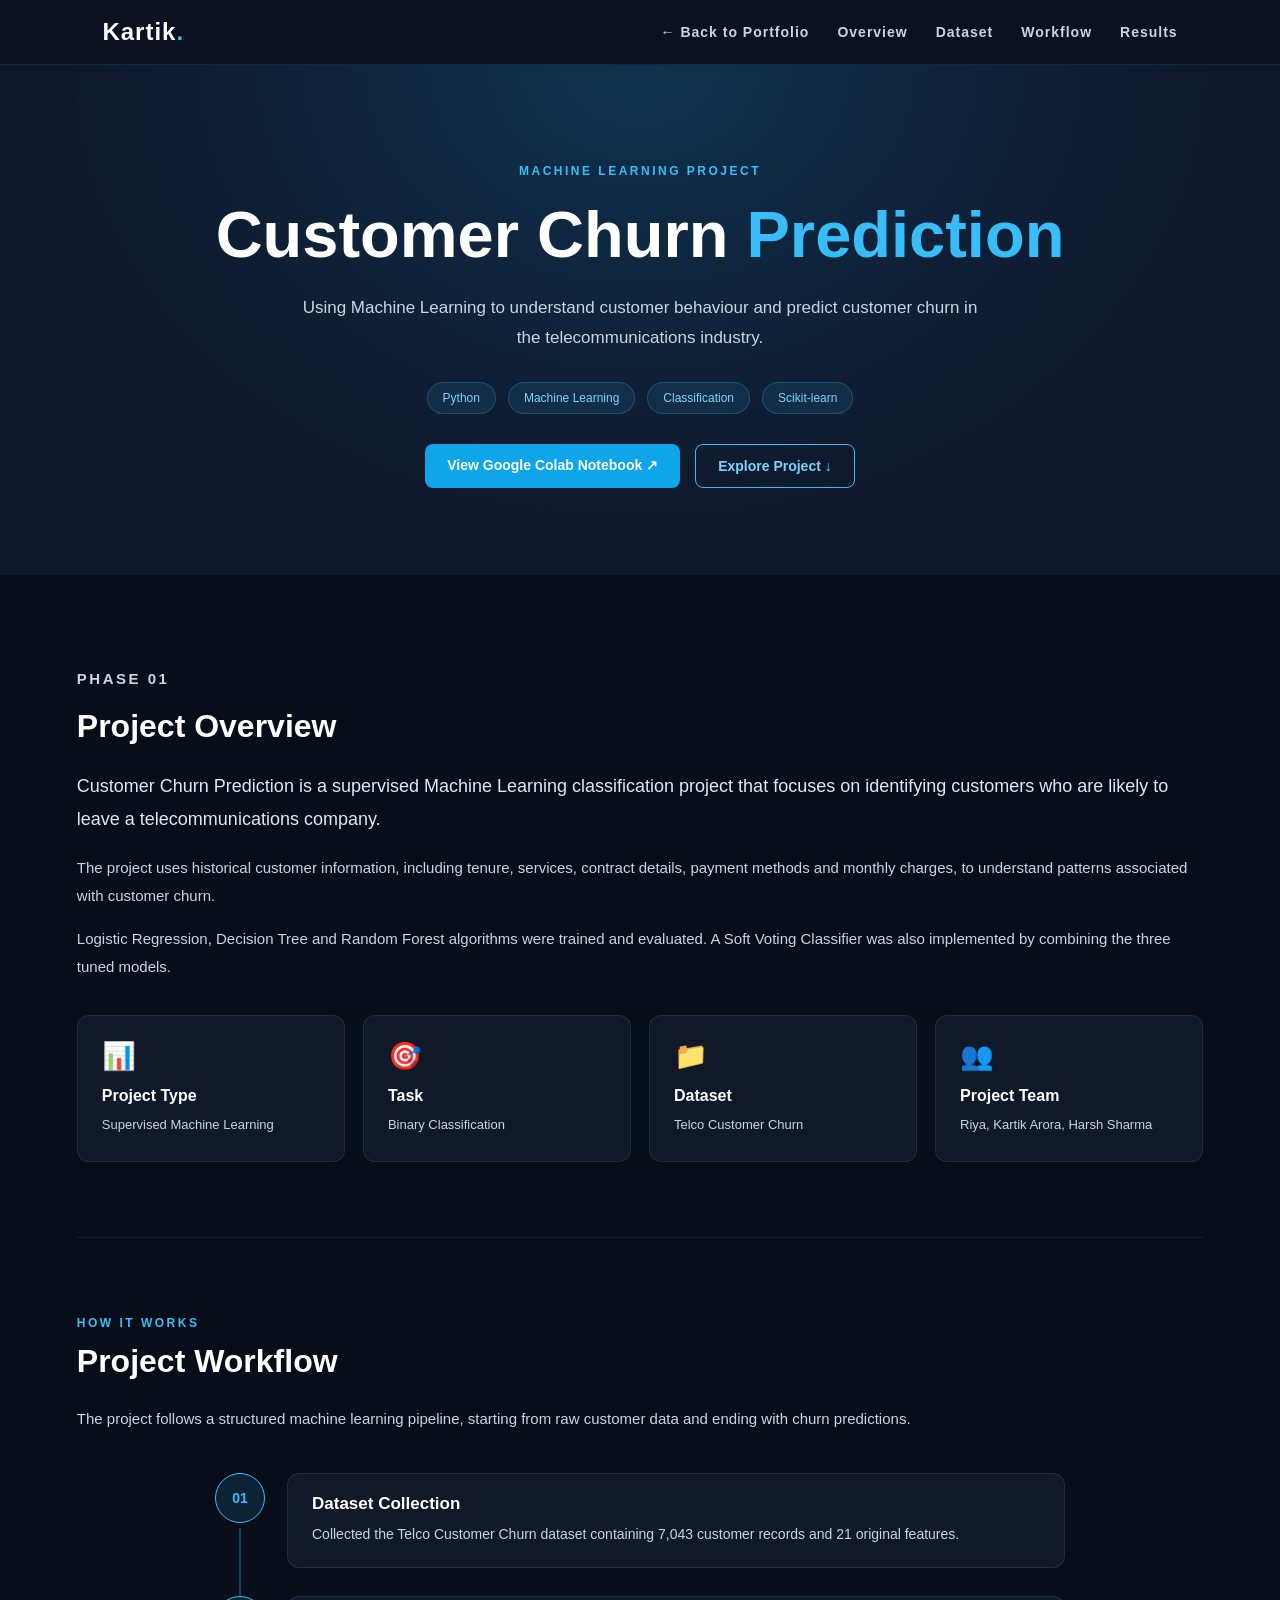
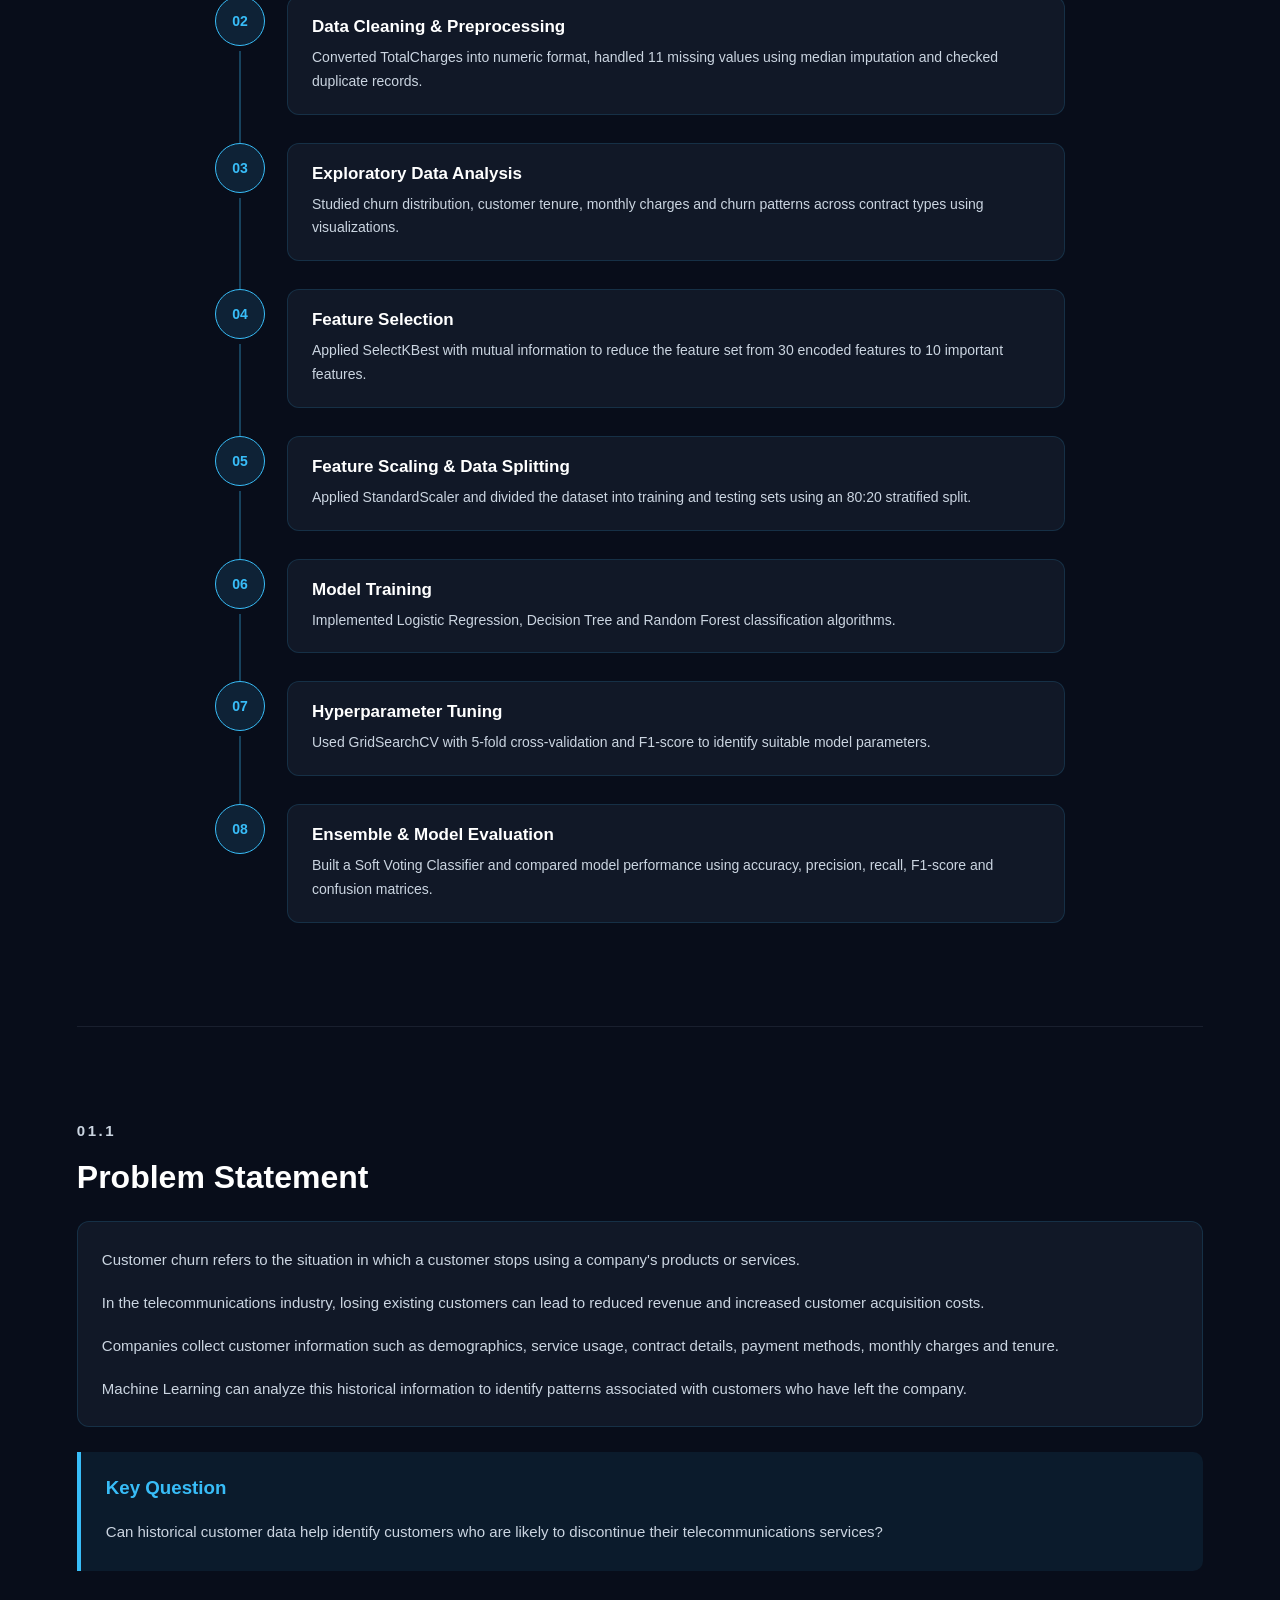
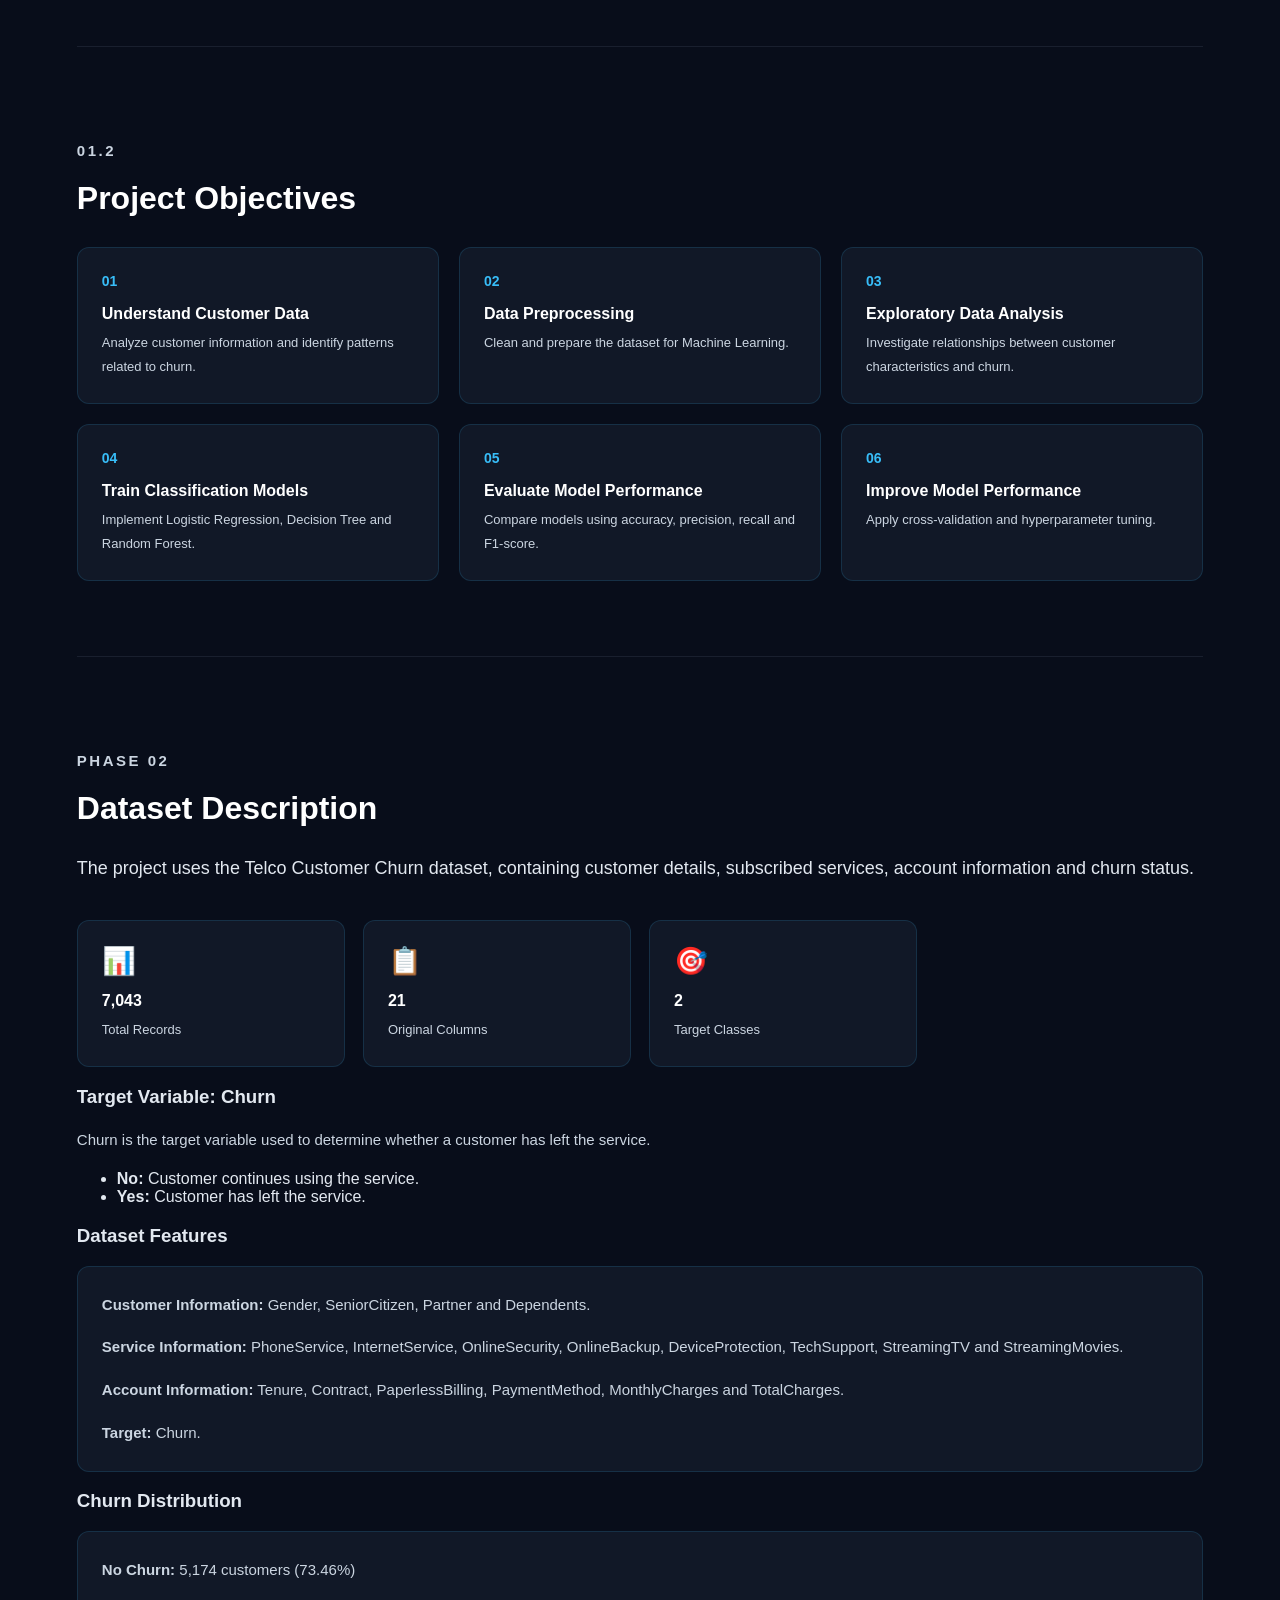
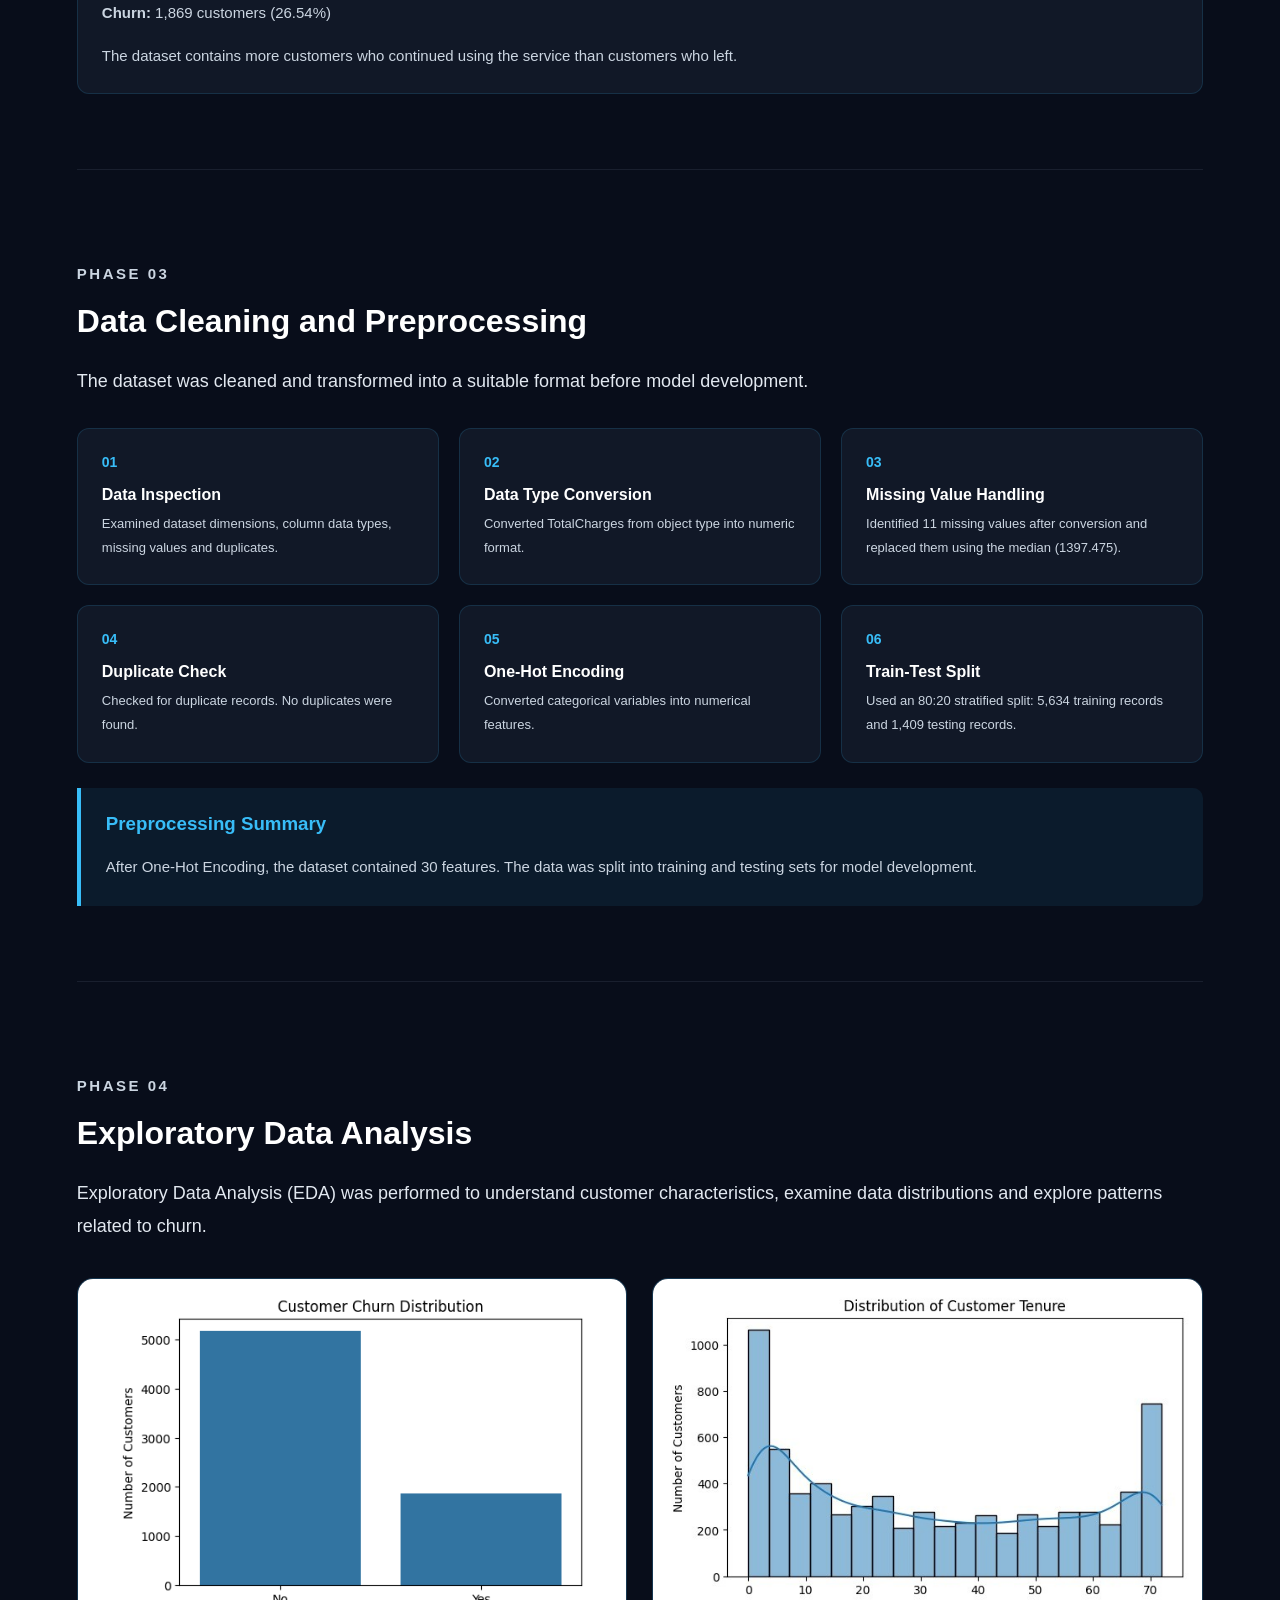
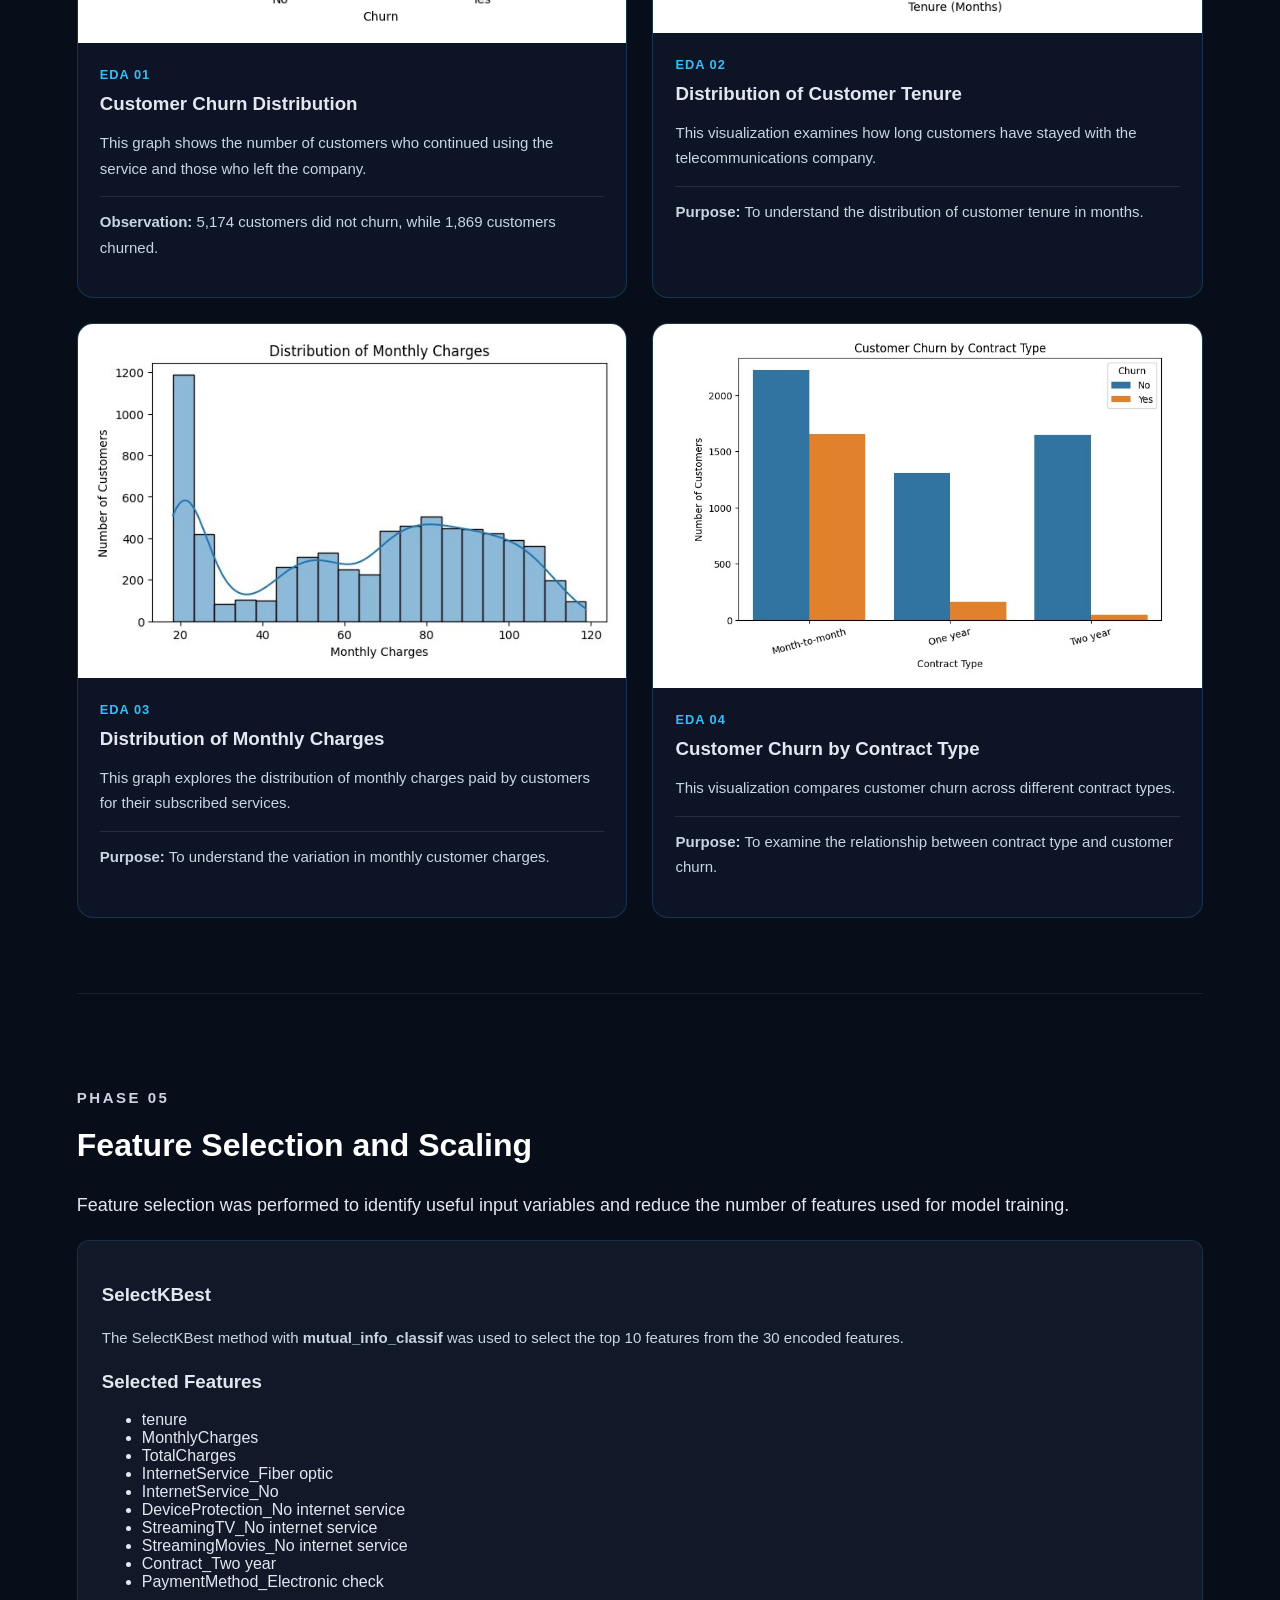
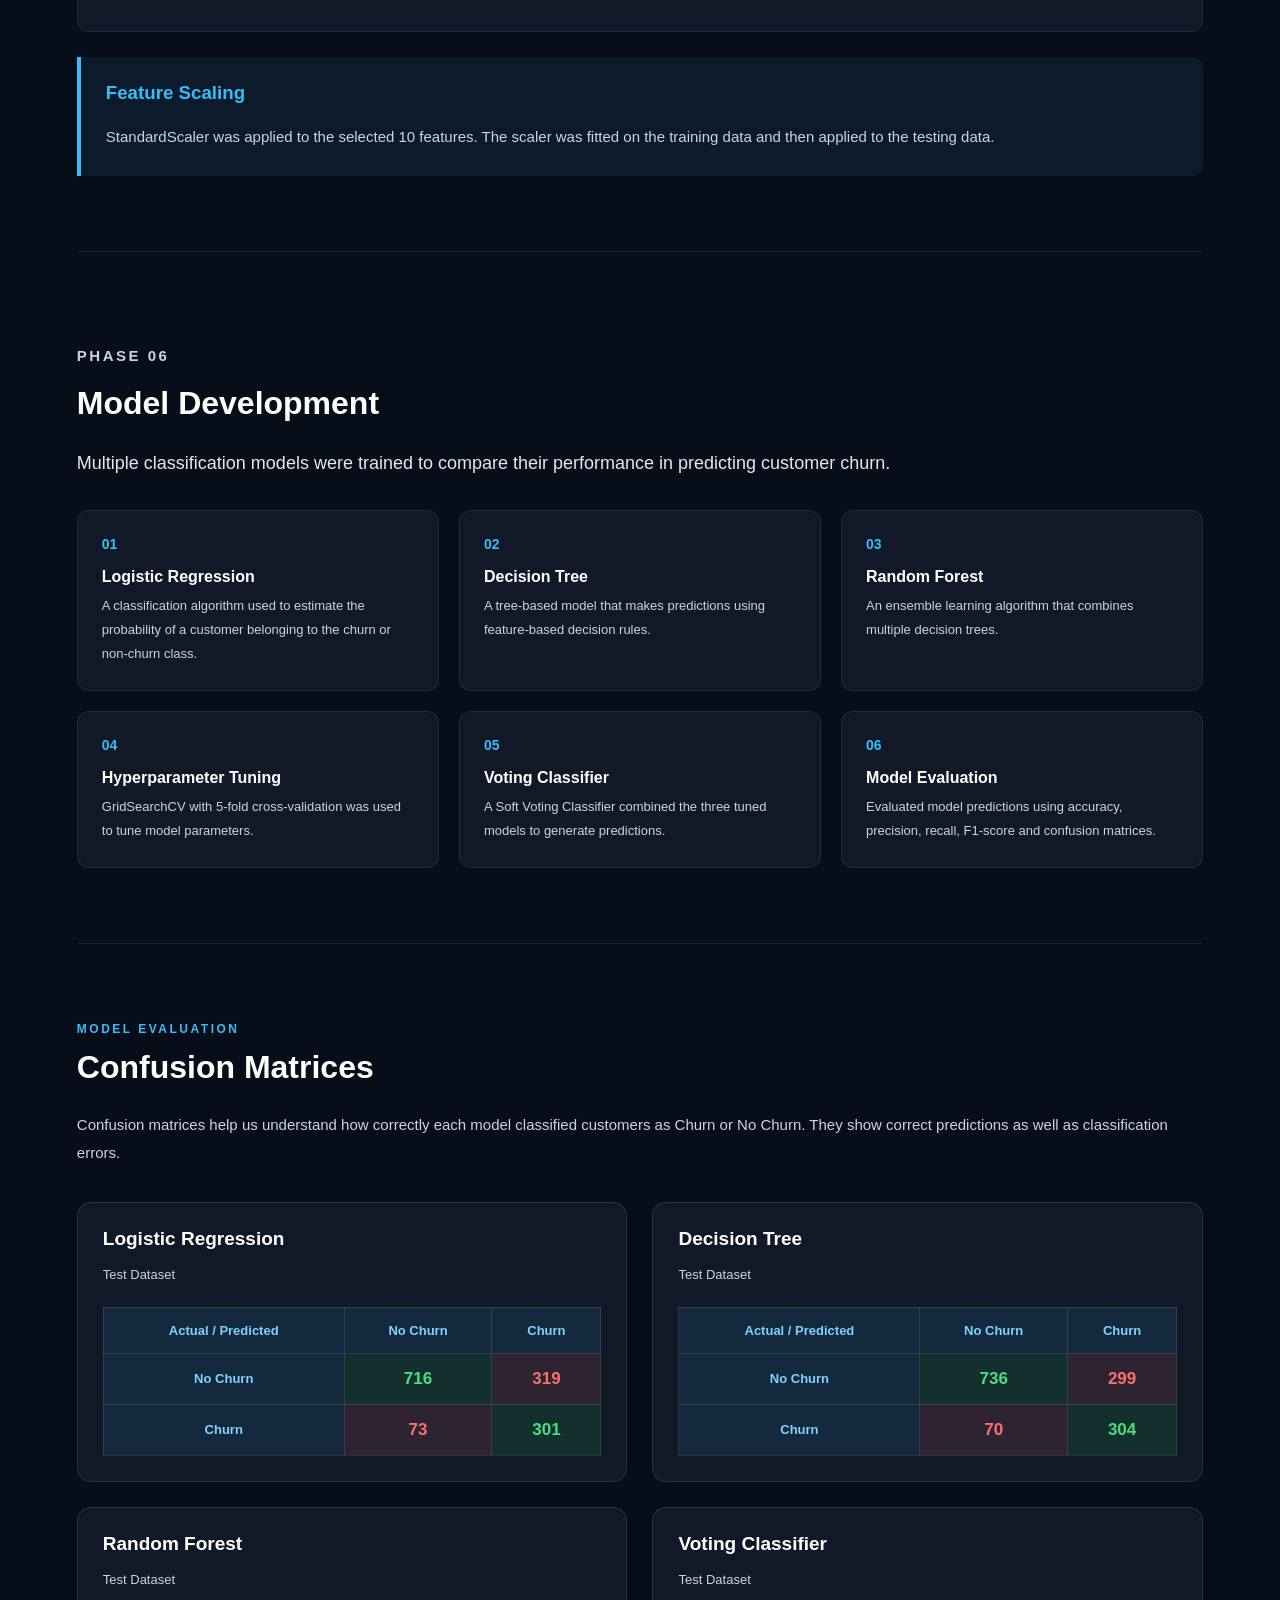
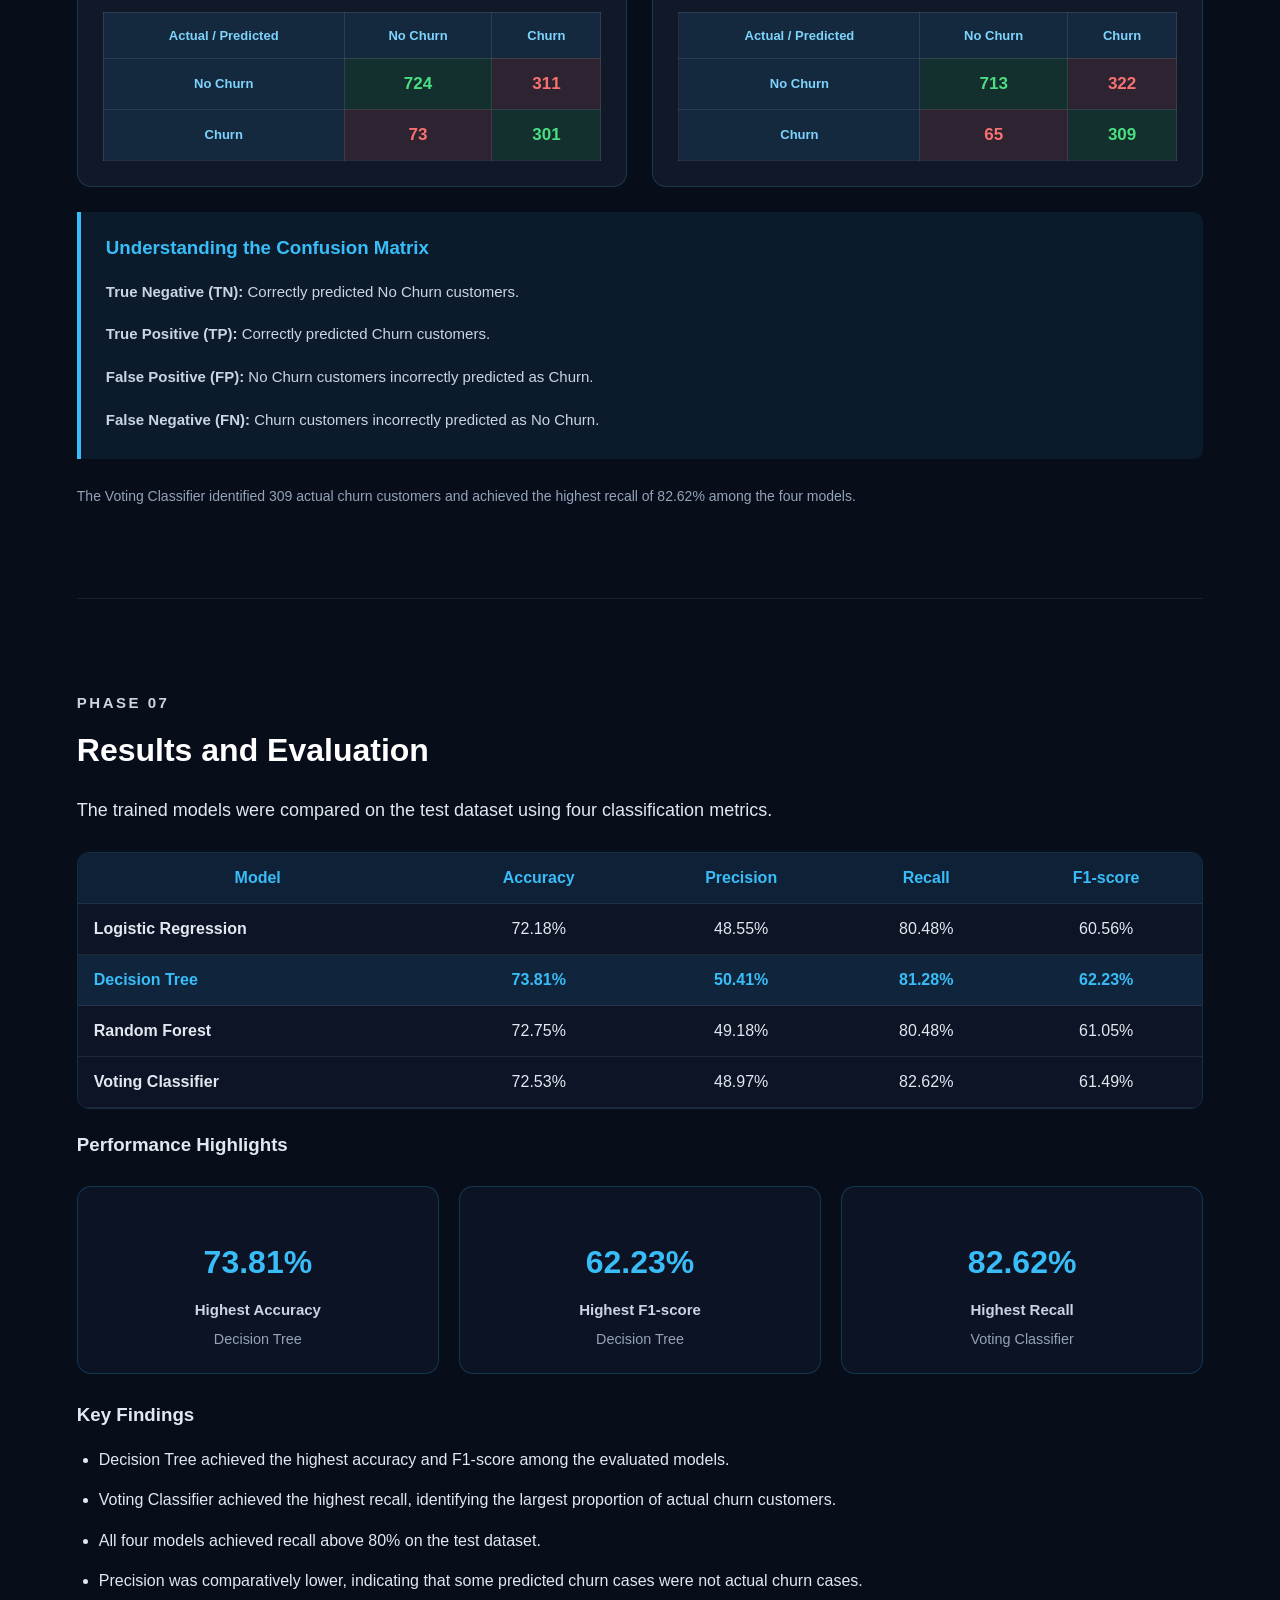
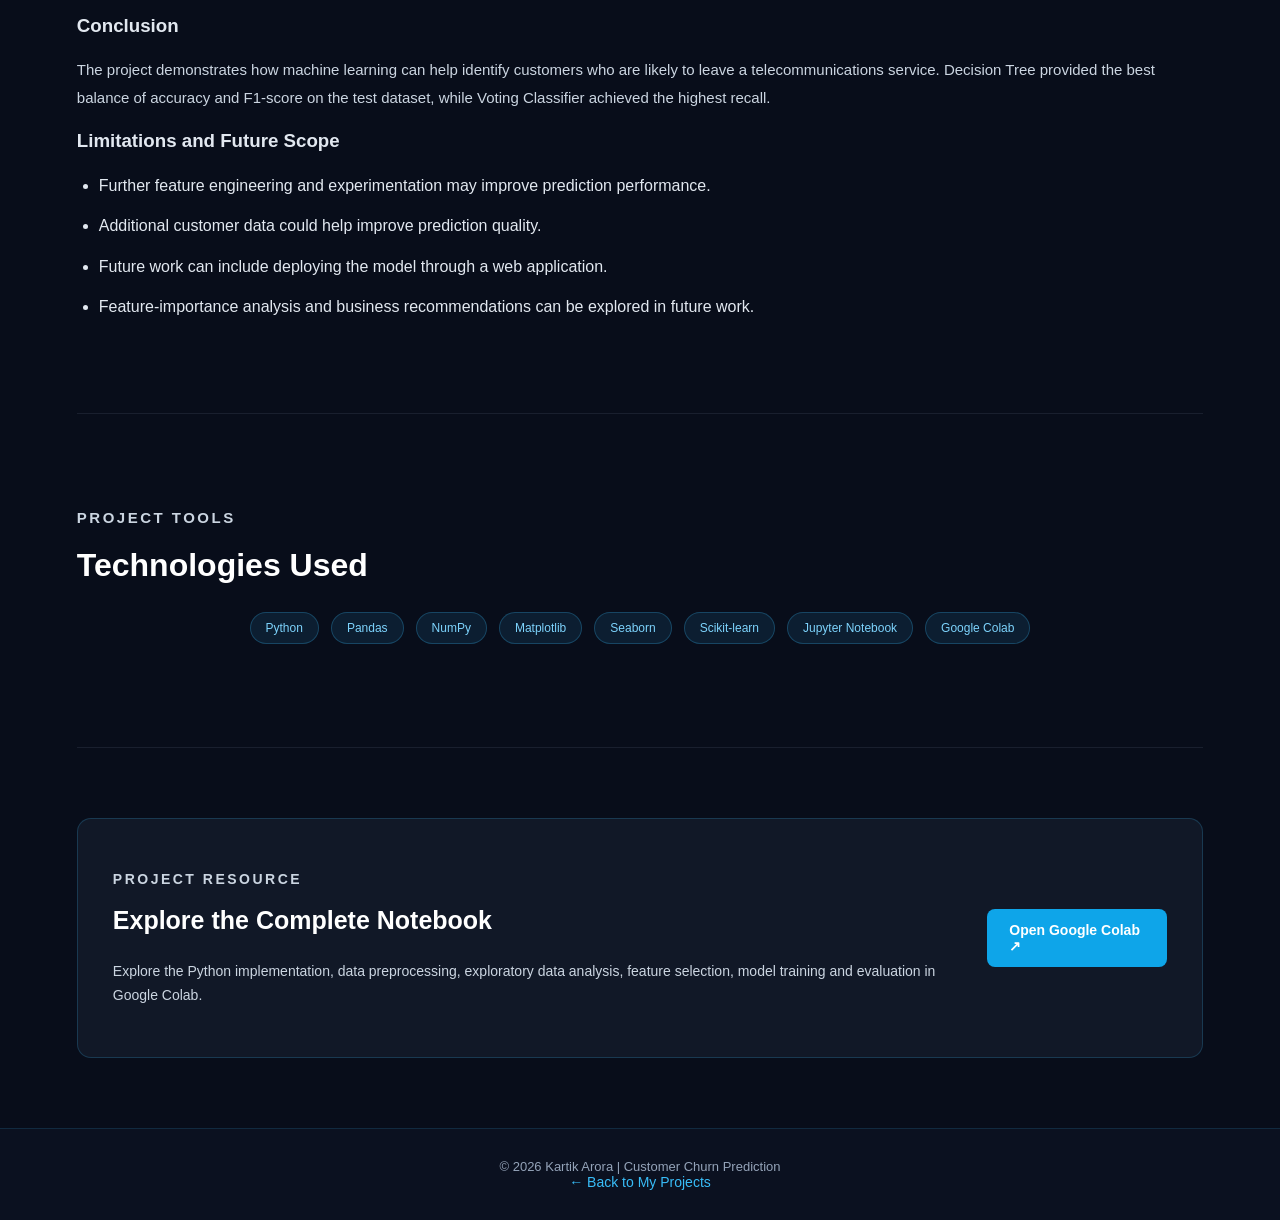
==== commit c8fb9ff6: "update" ====
--- a/customer-churn.html
+++ b/customer-churn.html
@@ -131,6 +131,87 @@
             </div>
 
         </section>
+
+<!-- PROJECT WORKFLOW -->
+<section class="churn-section" id="project-workflow">
+
+    <span class="churn-section-label">HOW IT WORKS</span>
+    <h2>Project Workflow</h2>
+
+    <p>
+        The project follows a structured machine learning pipeline,
+        starting from raw customer data and ending with churn predictions.
+    </p>
+
+    <div class="workflow-container">
+
+        <div class="workflow-step">
+            <div class="workflow-number">01</div>
+            <div class="workflow-details">
+                <h3>Dataset Collection</h3>
+                <p>Collected the Telco Customer Churn dataset containing 7,043 customer records and 21 original features.</p>
+            </div>
+        </div>
+
+        <div class="workflow-step">
+            <div class="workflow-number">02</div>
+            <div class="workflow-details">
+                <h3>Data Cleaning & Preprocessing</h3>
+                <p>Converted TotalCharges into numeric format, handled 11 missing values using median imputation and checked duplicate records.</p>
+            </div>
+        </div>
+
+        <div class="workflow-step">
+            <div class="workflow-number">03</div>
+            <div class="workflow-details">
+                <h3>Exploratory Data Analysis</h3>
+                <p>Studied churn distribution, customer tenure, monthly charges and churn patterns across contract types using visualizations.</p>
+            </div>
+        </div>
+
+        <div class="workflow-step">
+            <div class="workflow-number">04</div>
+            <div class="workflow-details">
+                <h3>Feature Selection</h3>
+                <p>Applied SelectKBest with mutual information to reduce the feature set from 30 encoded features to 10 important features.</p>
+            </div>
+        </div>
+
+        <div class="workflow-step">
+            <div class="workflow-number">05</div>
+            <div class="workflow-details">
+                <h3>Feature Scaling & Data Splitting</h3>
+                <p>Applied StandardScaler and divided the dataset into training and testing sets using an 80:20 stratified split.</p>
+            </div>
+        </div>
+
+        <div class="workflow-step">
+            <div class="workflow-number">06</div>
+            <div class="workflow-details">
+                <h3>Model Training</h3>
+                <p>Implemented Logistic Regression, Decision Tree and Random Forest classification algorithms.</p>
+            </div>
+        </div>
+
+        <div class="workflow-step">
+            <div class="workflow-number">07</div>
+            <div class="workflow-details">
+                <h3>Hyperparameter Tuning</h3>
+                <p>Used GridSearchCV with 5-fold cross-validation and F1-score to identify suitable model parameters.</p>
+            </div>
+        </div>
+
+        <div class="workflow-step">
+            <div class="workflow-number">08</div>
+            <div class="workflow-details">
+                <h3>Ensemble & Model Evaluation</h3>
+                <p>Built a Soft Voting Classifier and compared model performance using accuracy, precision, recall, F1-score and confusion matrices.</p>
+            </div>
+        </div>
+
+    </div>
+</section>
+
 
 
         <!-- PROBLEM STATEMENT -->
--- a/customer-churn.css
+++ b/customer-churn.css
@@ -628,3 +628,92 @@
         grid-template-columns: 1fr;
     }
 }
+
+/* PROJECT WORKFLOW */
+
+.workflow-container {
+    position: relative;
+    max-width: 850px;
+    margin: 40px auto 0;
+}
+
+.workflow-step {
+    display: flex;
+    align-items: flex-start;
+    gap: 22px;
+    position: relative;
+    padding-bottom: 28px;
+}
+
+.workflow-step:not(:last-child)::after {
+    content: "";
+    position: absolute;
+    left: 24px;
+    top: 55px;
+    height: calc(100% - 55px);
+    width: 2px;
+    background: rgba(56, 189, 248, 0.3);
+}
+
+.workflow-number {
+    min-width: 50px;
+    height: 50px;
+    display: flex;
+    justify-content: center;
+    align-items: center;
+    border-radius: 50%;
+    background: rgba(56, 189, 248, 0.12);
+    border: 1px solid #38bdf8;
+    color: #38bdf8;
+    font-weight: 800;
+    font-size: 14px;
+    z-index: 1;
+}
+
+.workflow-details {
+    flex: 1;
+    padding: 20px 24px;
+    background: #111827;
+    border: 1px solid rgba(56, 189, 248, 0.15);
+    border-radius: 12px;
+    transition: 0.3s;
+}
+
+.workflow-details:hover {
+    border-color: #38bdf8;
+    transform: translateX(5px);
+}
+
+.workflow-details h3 {
+    color: #ffffff;
+    font-size: 17px;
+    margin: 0 0 9px;
+}
+
+.workflow-details p {
+    color: #cbd5e1;
+    font-size: 14px;
+    line-height: 1.7;
+    margin: 0;
+}
+
+@media (max-width: 600px) {
+    .workflow-step {
+        gap: 12px;
+    }
+
+    .workflow-number {
+        min-width: 42px;
+        height: 42px;
+        font-size: 12px;
+    }
+
+    .workflow-step:not(:last-child)::after {
+        left: 20px;
+        top: 47px;
+    }
+
+    .workflow-details {
+        padding: 16px;
+    }
+}
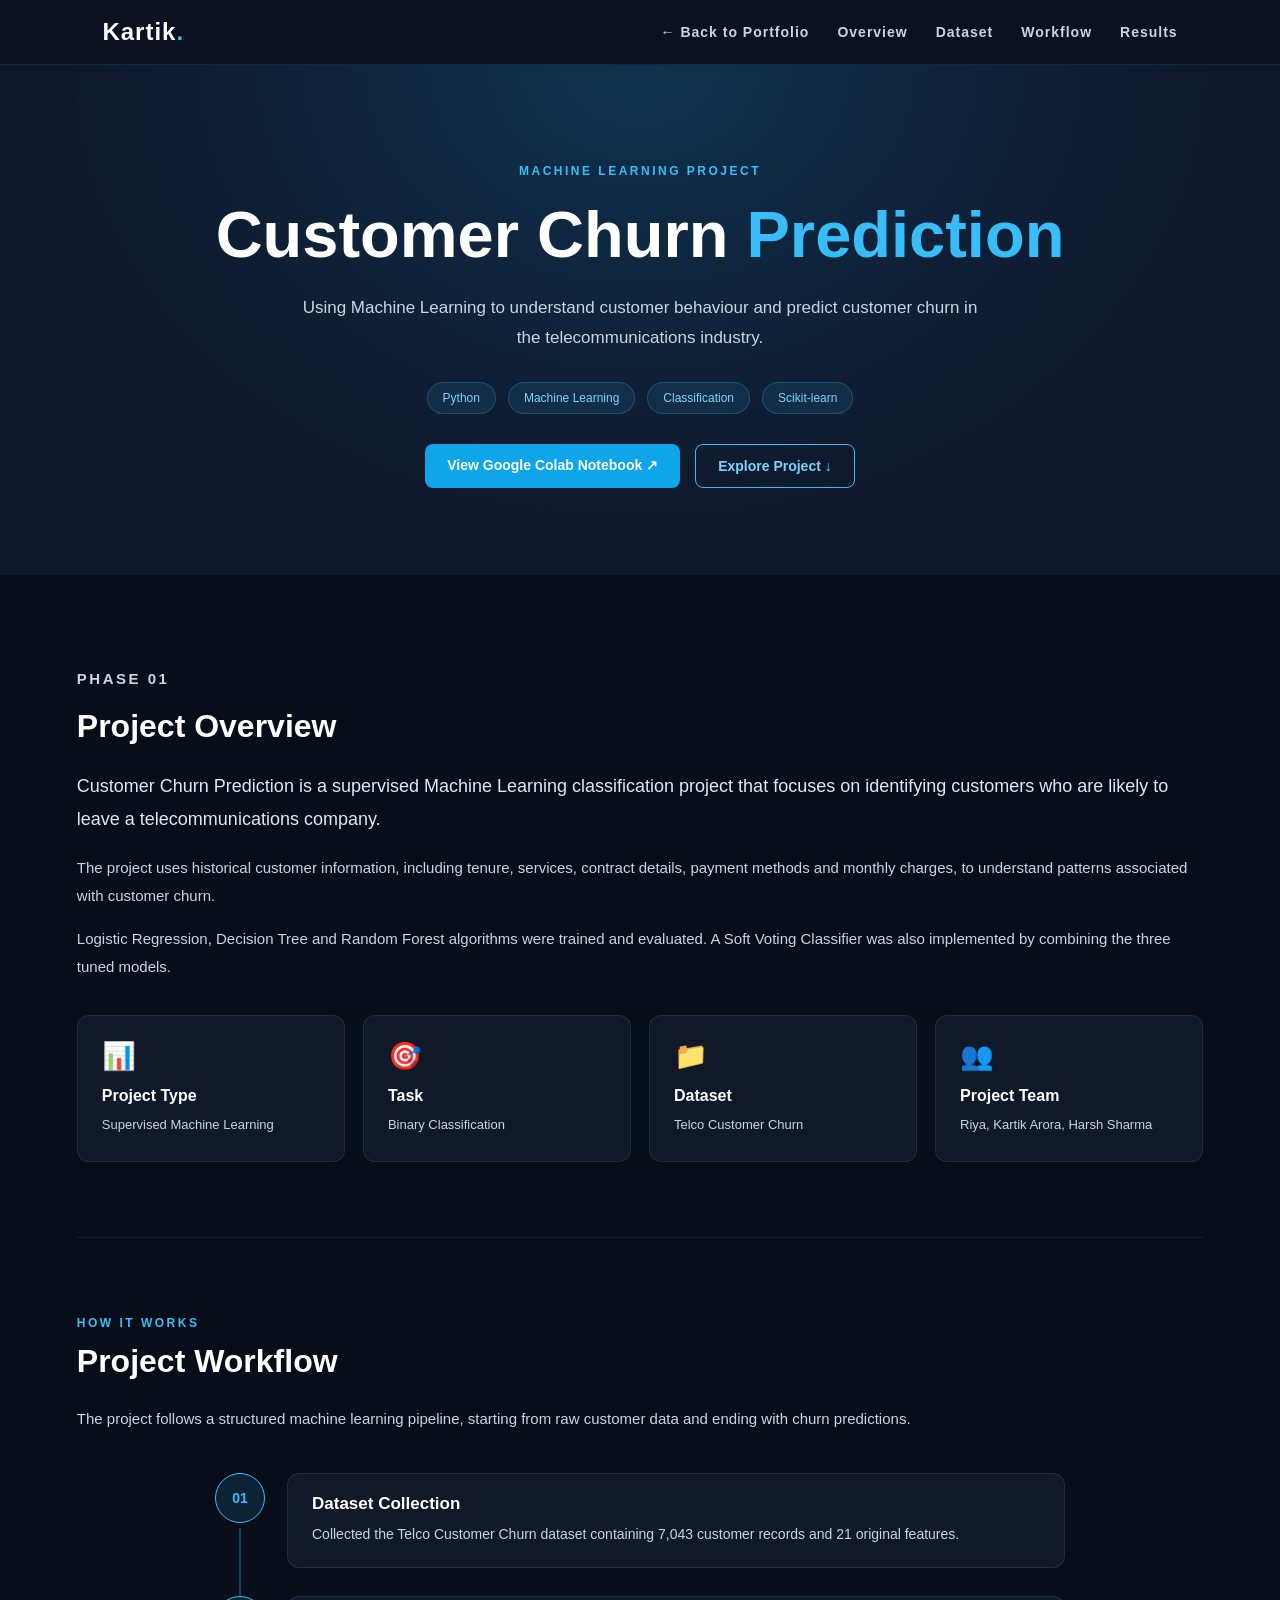
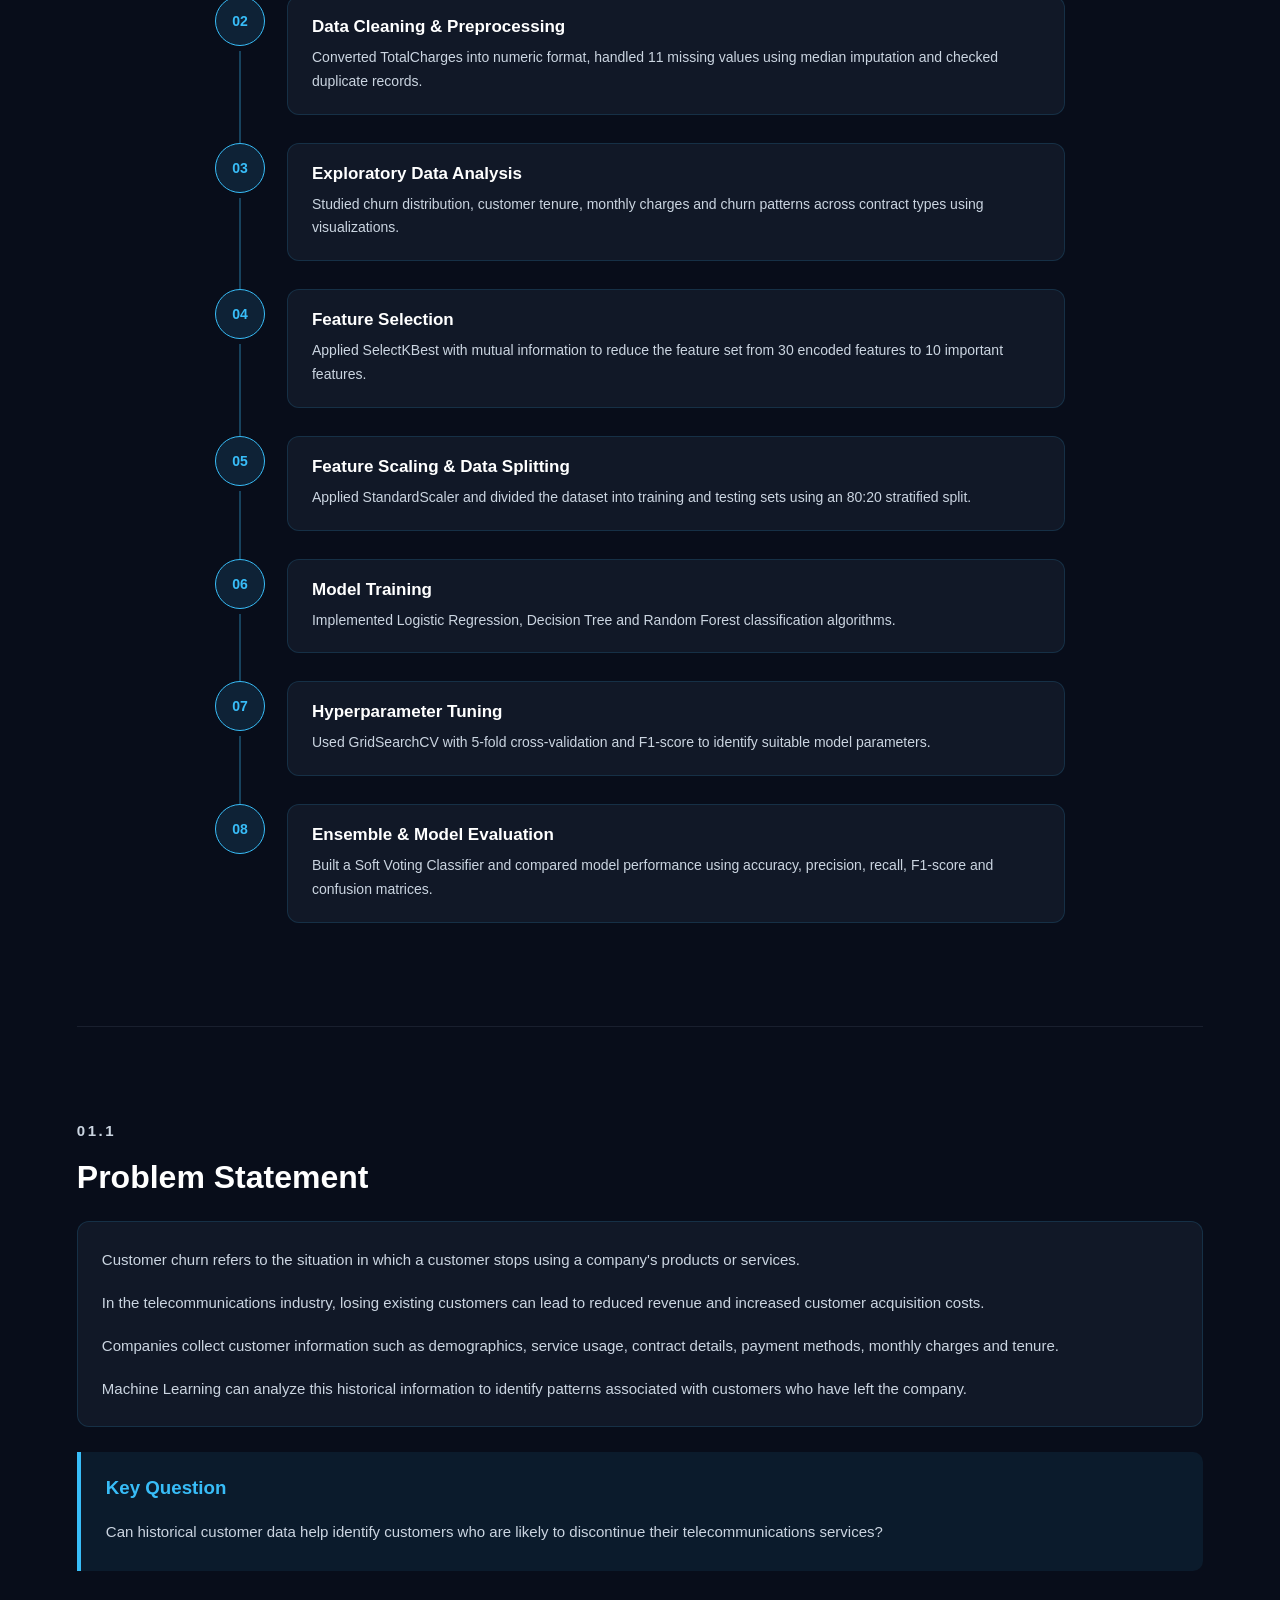
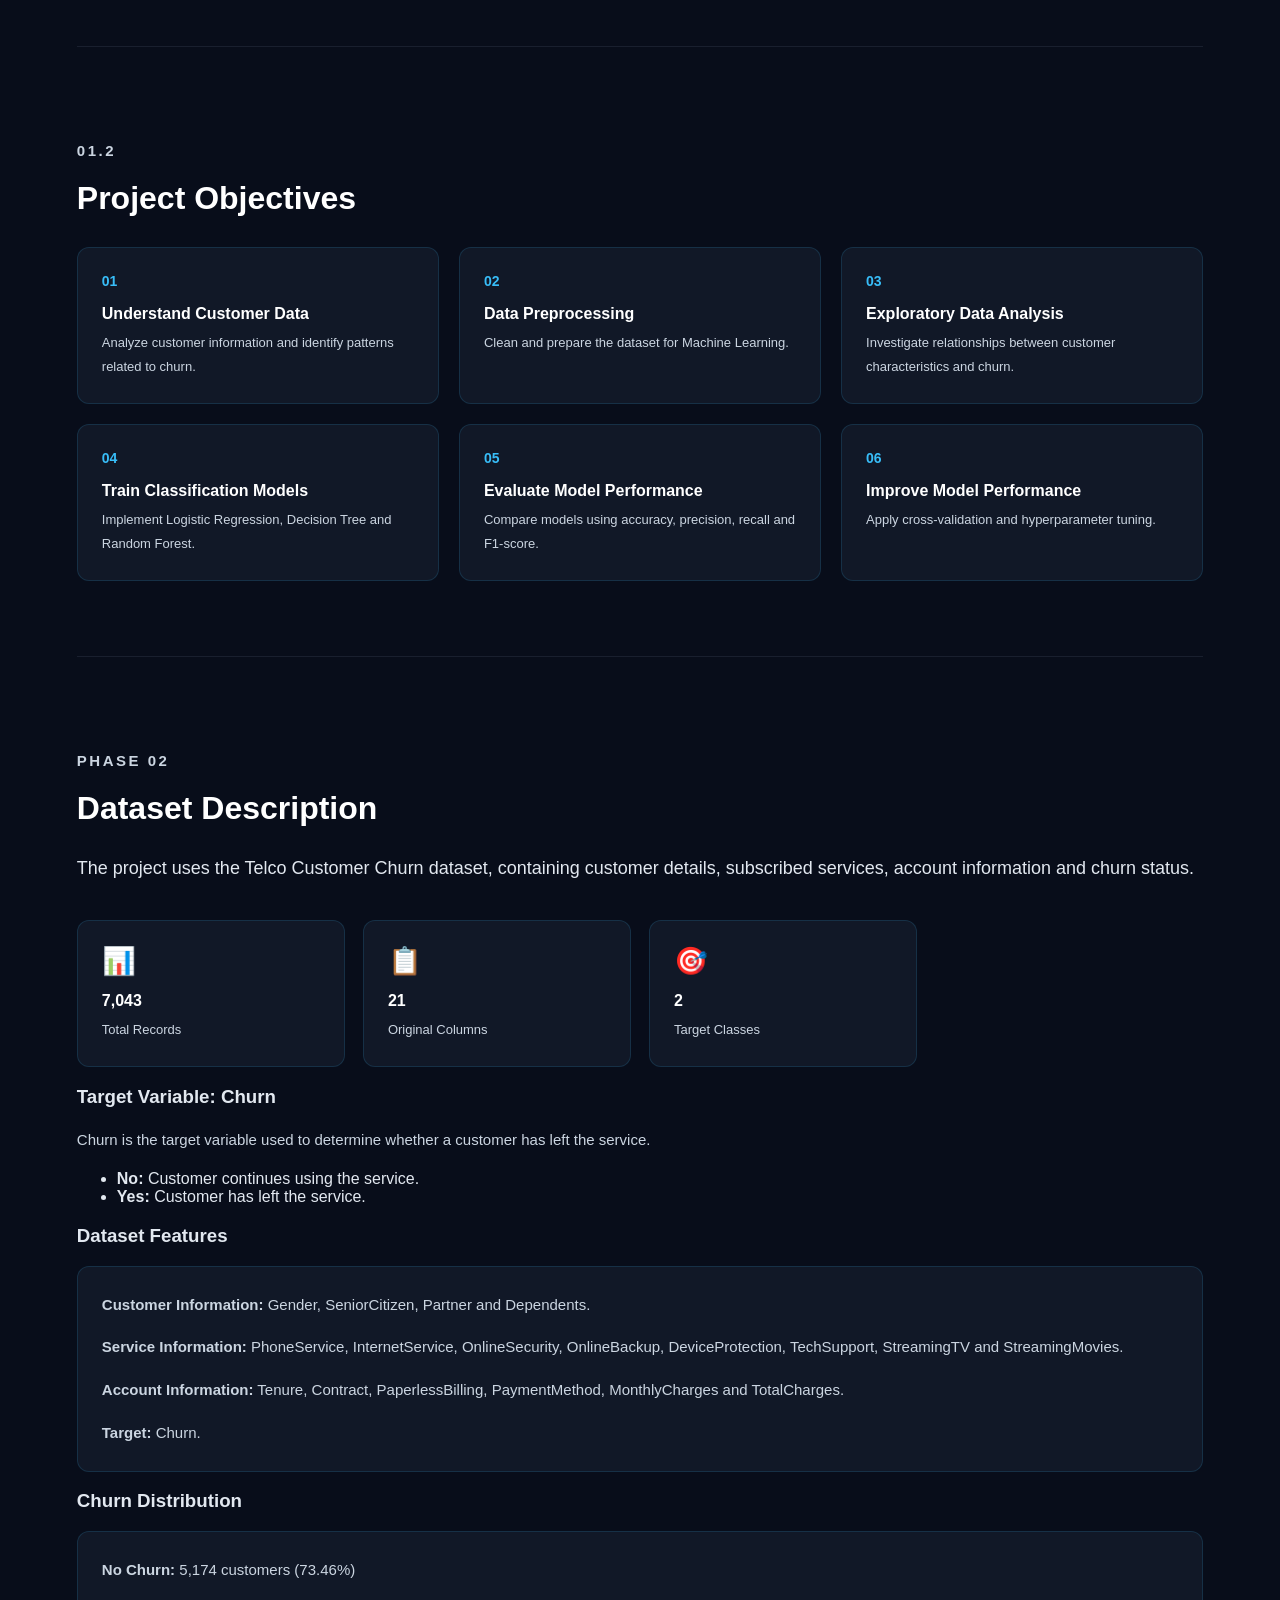
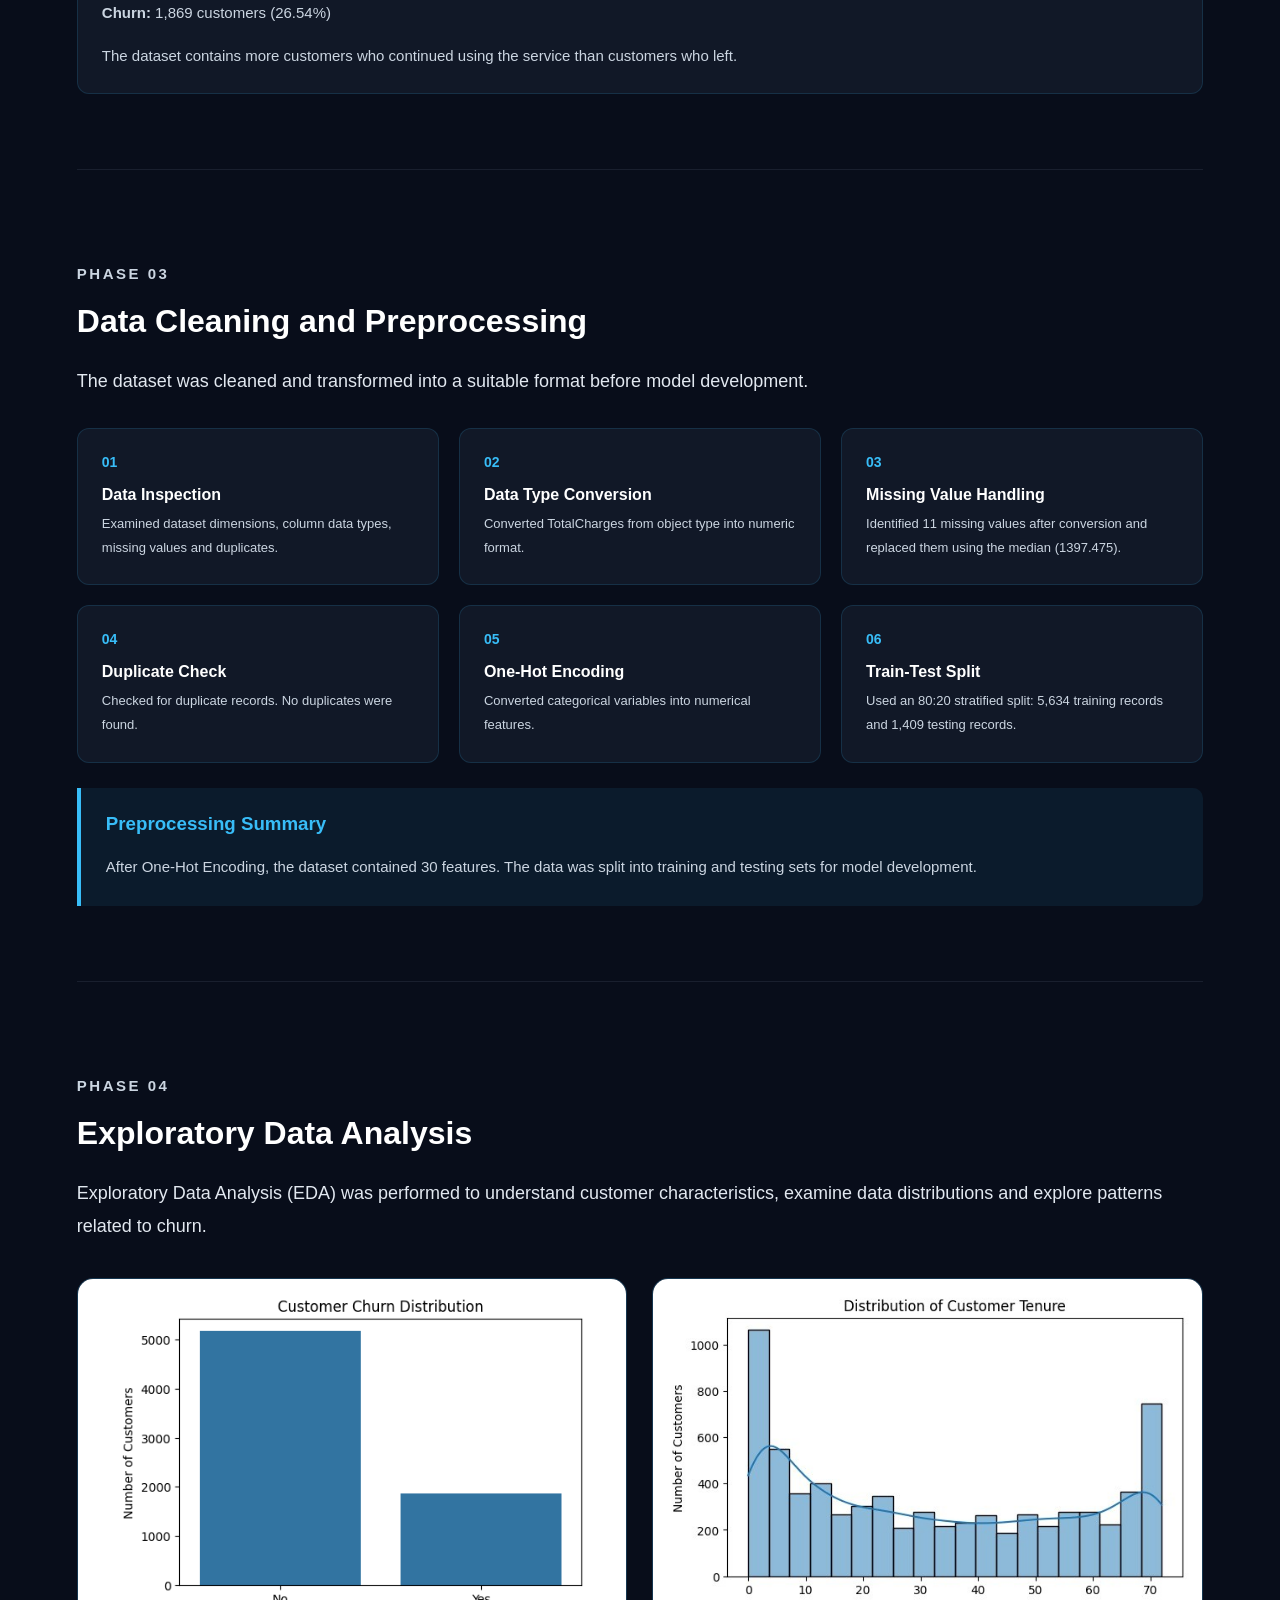
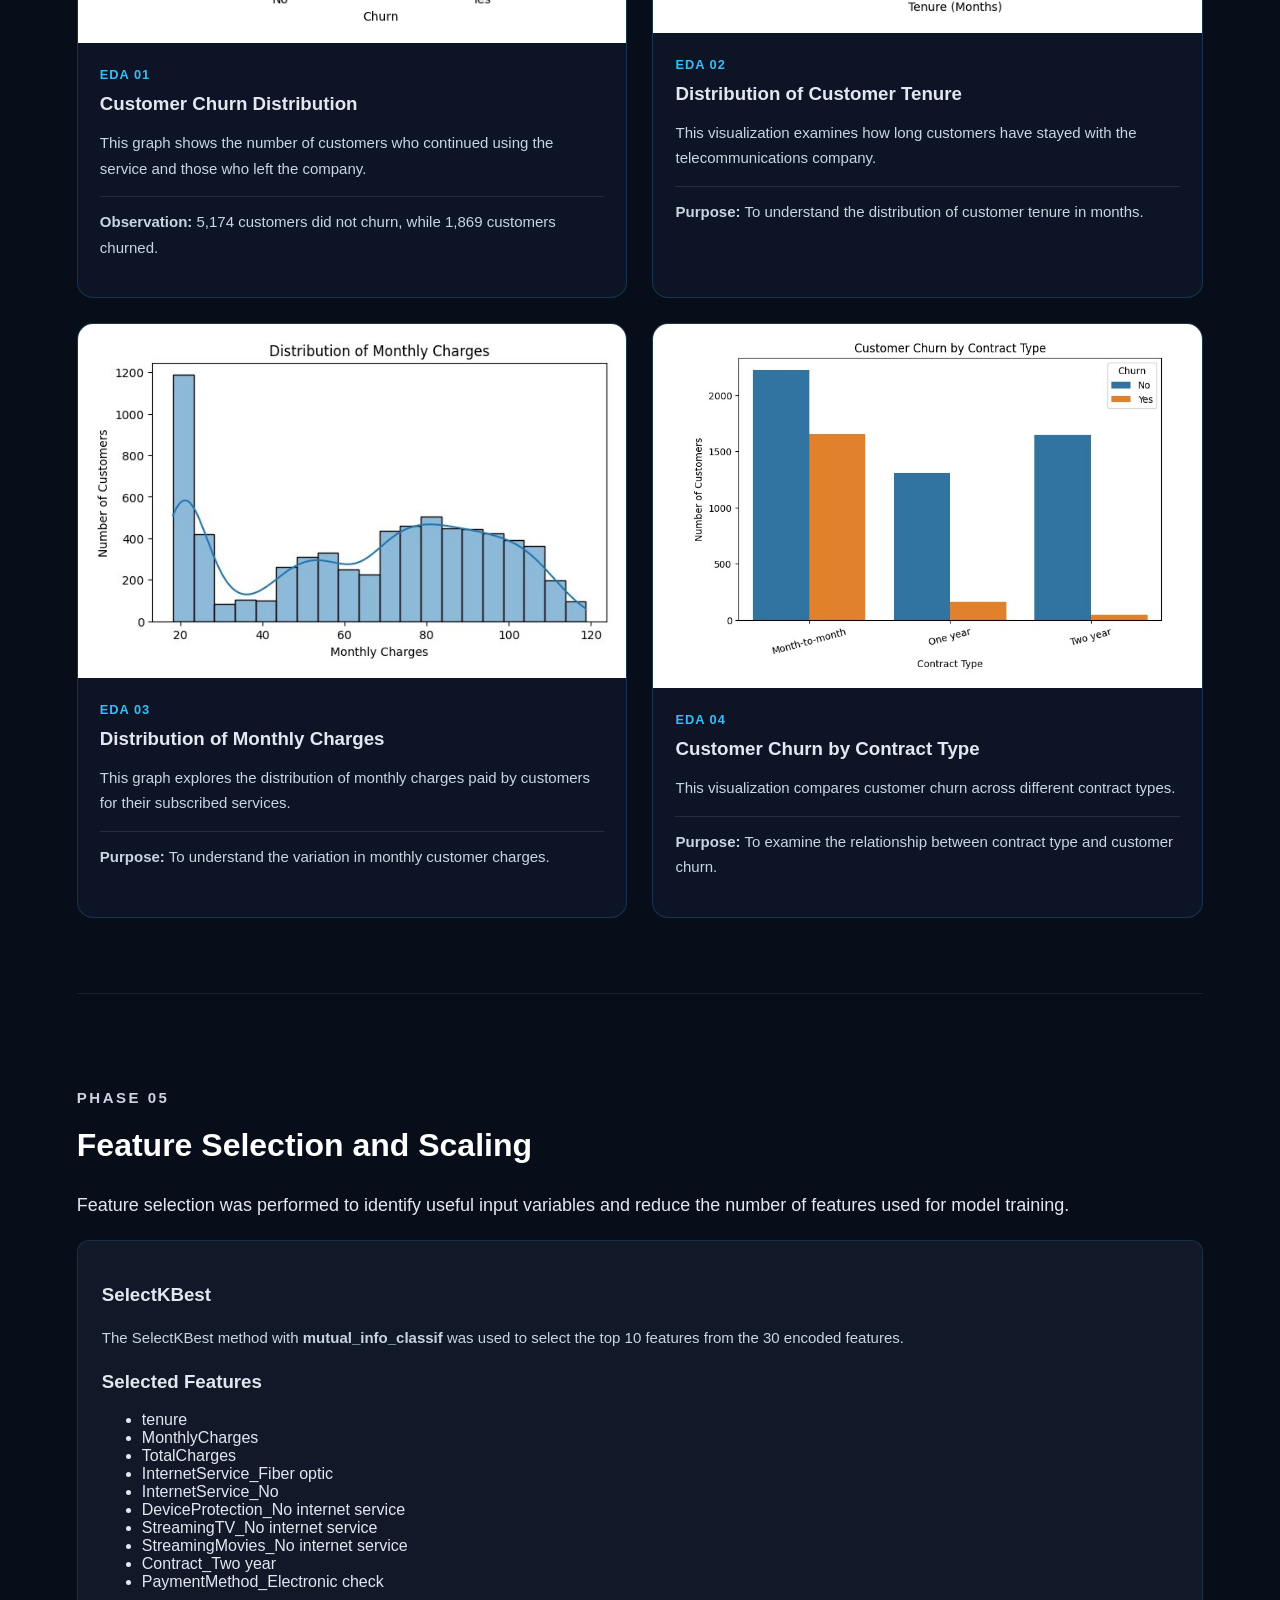
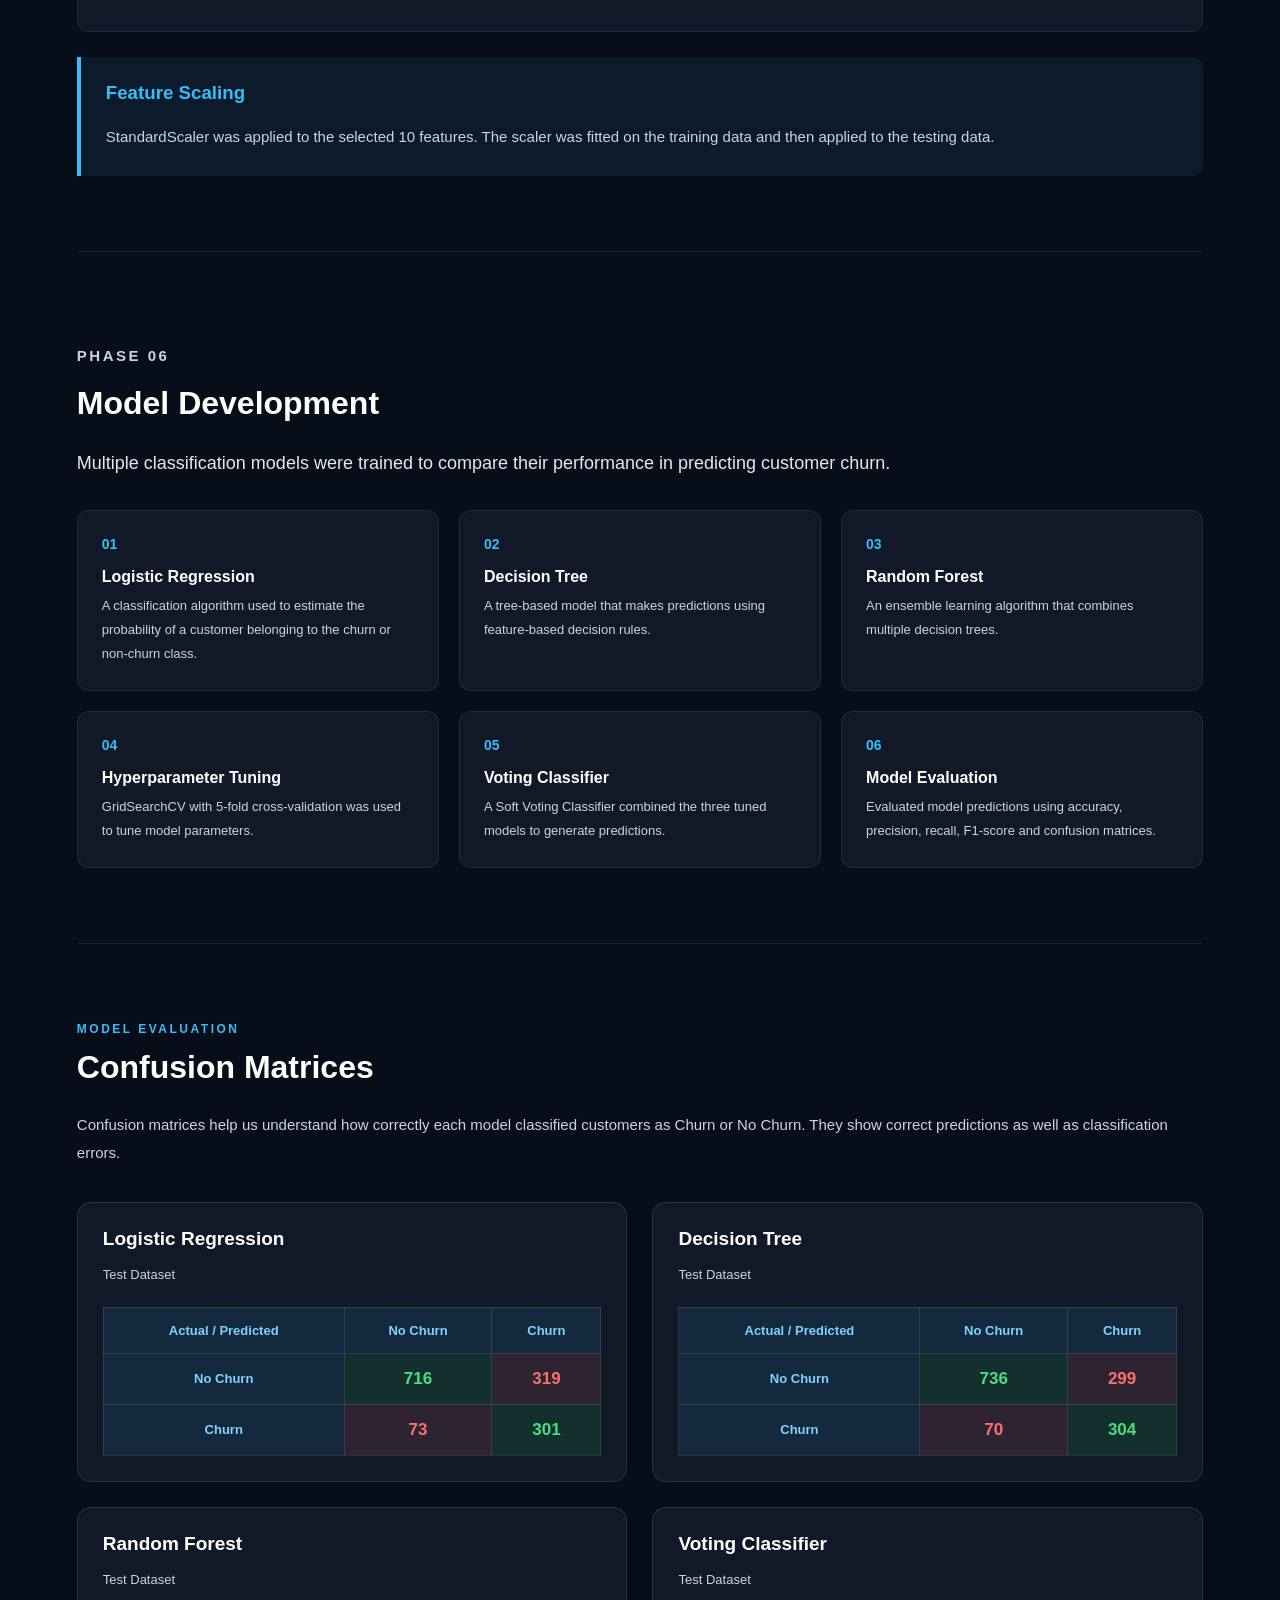
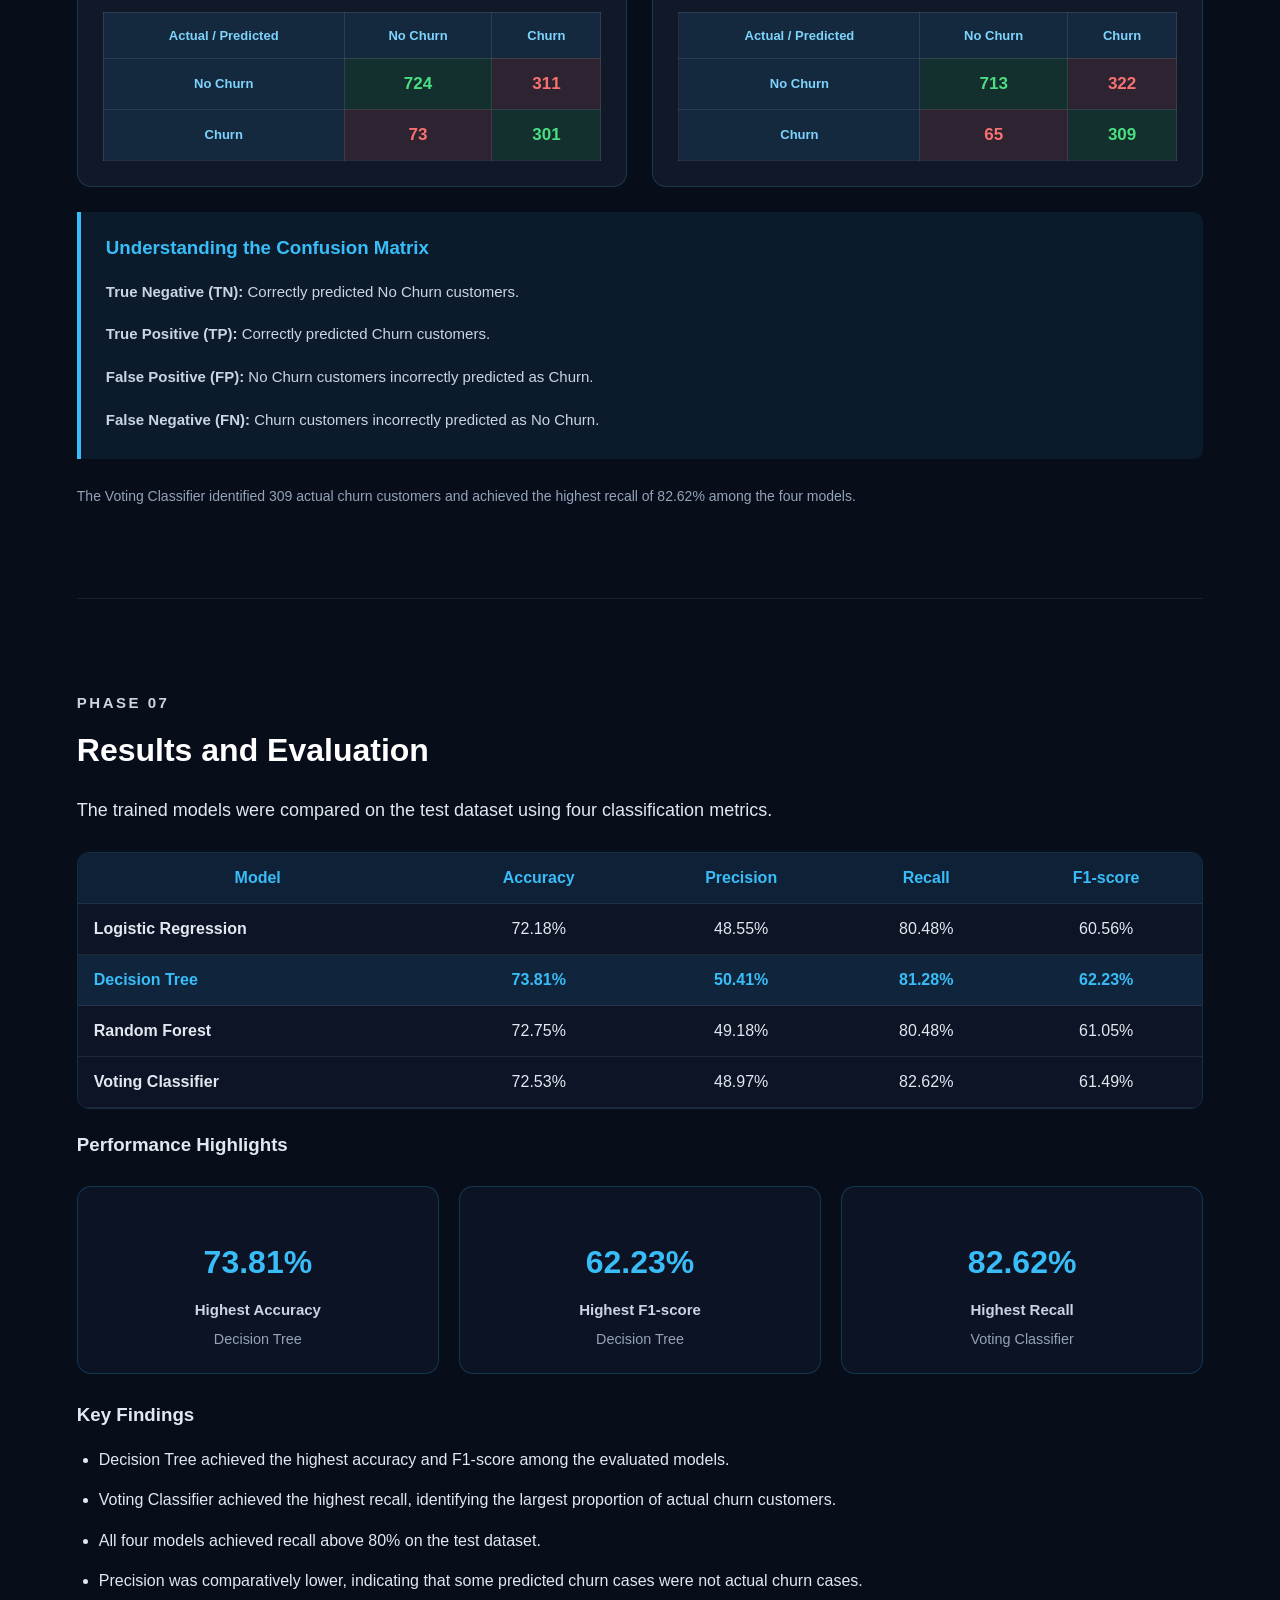
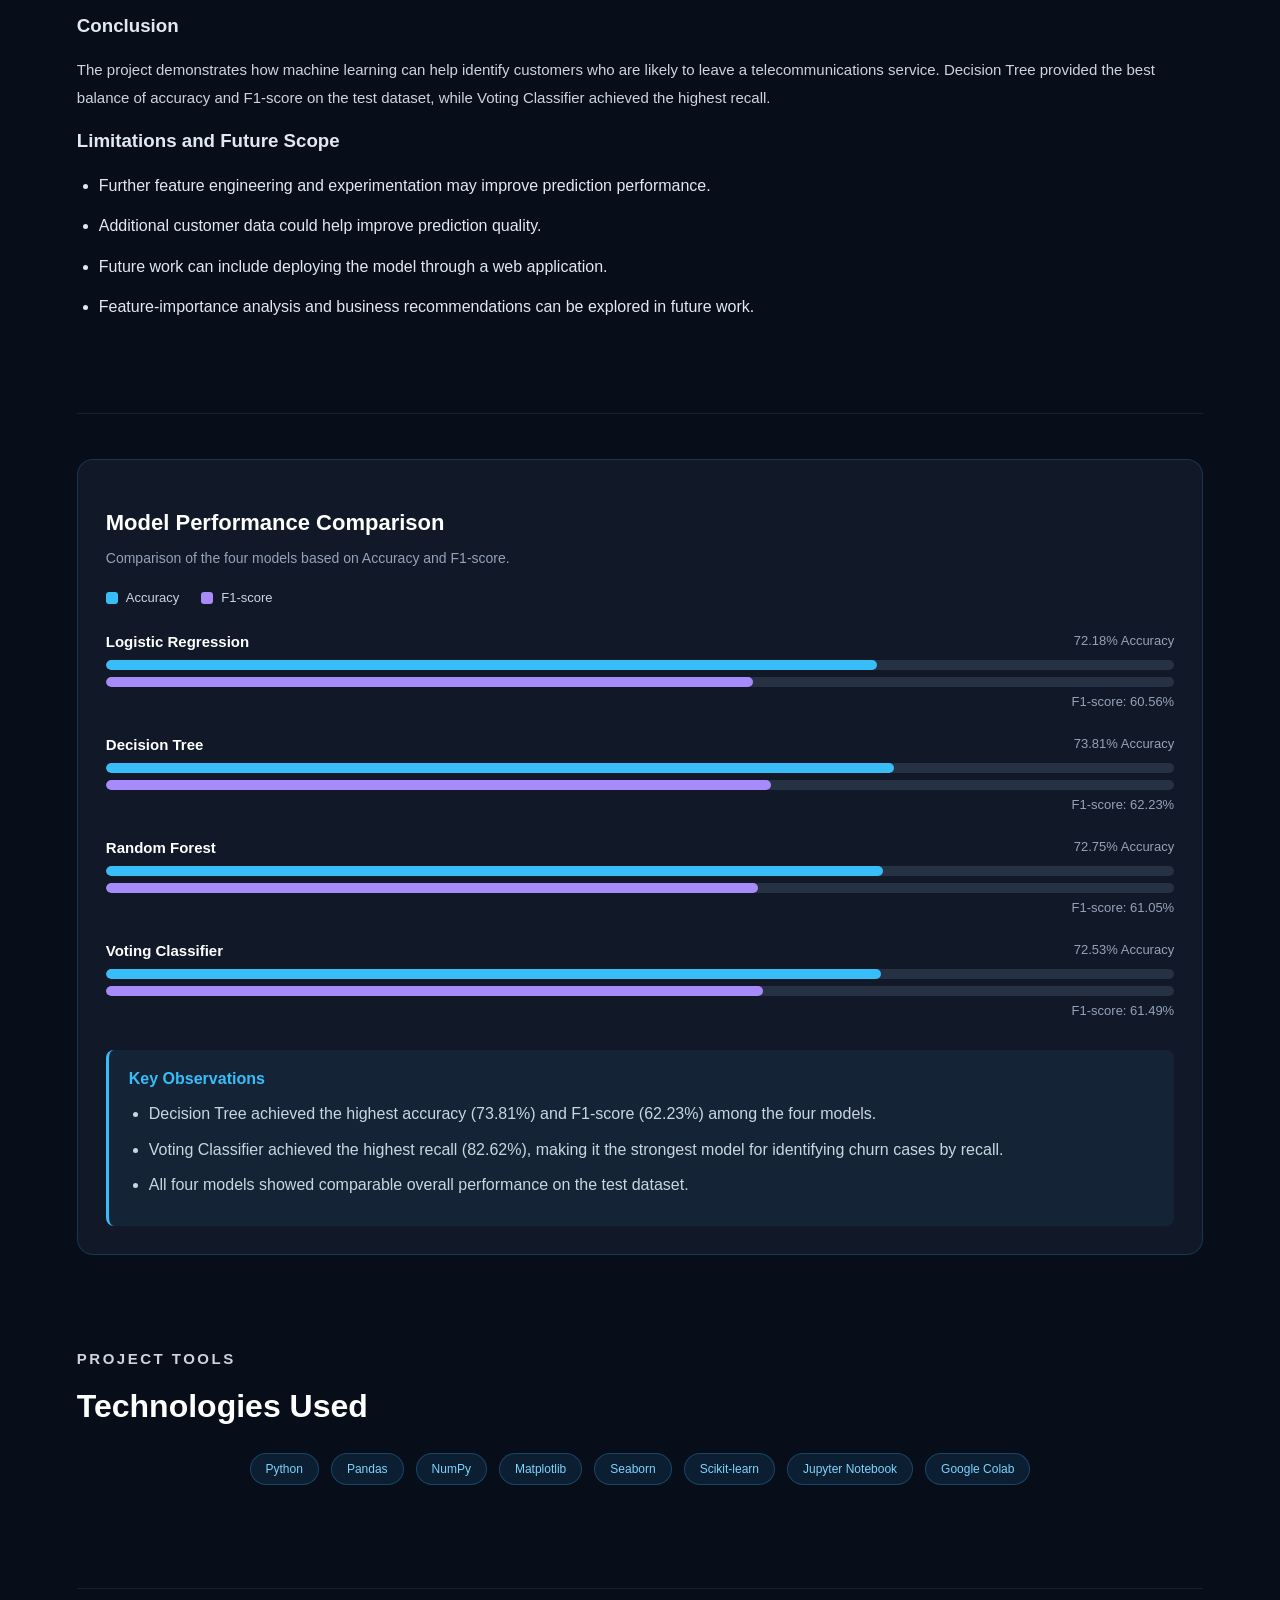
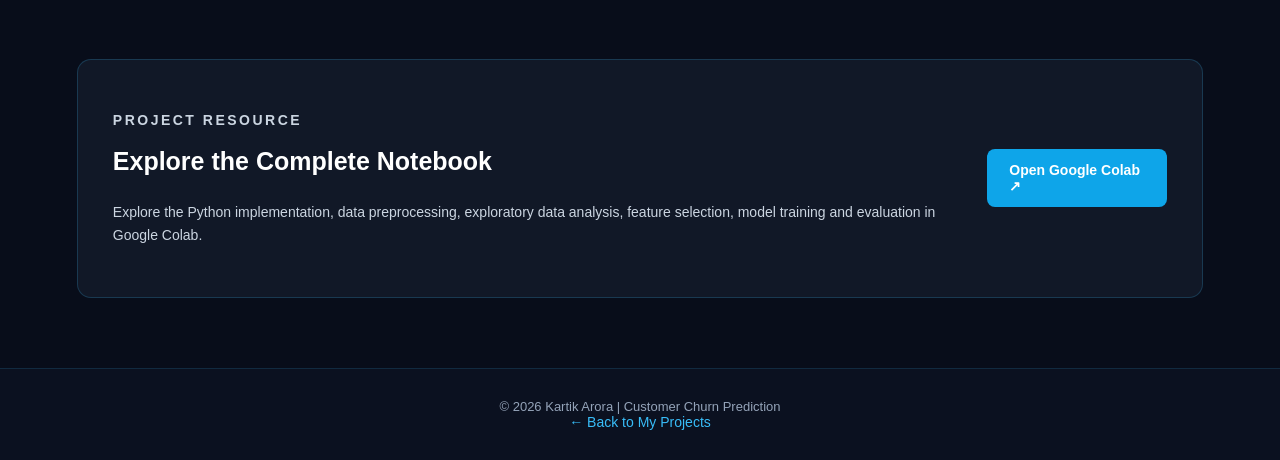
==== commit 1502de5d: "update" ====
--- a/customer-churn.html
+++ b/customer-churn.html
@@ -1013,6 +1013,86 @@
 
         </section>
 
+<!-- MODEL PERFORMANCE COMPARISON -->
+<div class="model-comparison">
+
+    <h3>Model Performance Comparison</h3>
+    <p class="comparison-description">
+        Comparison of the four models based on Accuracy and F1-score.
+    </p>
+
+    <div class="comparison-legend">
+        <span><i class="legend-box accuracy-legend"></i> Accuracy</span>
+        <span><i class="legend-box f1-legend"></i> F1-score</span>
+    </div>
+
+    <div class="comparison-item">
+        <div class="comparison-heading">
+            <h4>Logistic Regression</h4>
+            <span>72.18% Accuracy</span>
+        </div>
+        <div class="comparison-bars">
+            <div class="comparison-bar accuracy-bar" style="width: 72.18%"></div>
+        </div>
+        <div class="comparison-bars">
+            <div class="comparison-bar f1-bar" style="width: 60.56%"></div>
+        </div>
+        <p class="bar-values">F1-score: 60.56%</p>
+    </div>
+
+    <div class="comparison-item">
+        <div class="comparison-heading">
+            <h4>Decision Tree</h4>
+            <span>73.81% Accuracy</span>
+        </div>
+        <div class="comparison-bars">
+            <div class="comparison-bar accuracy-bar" style="width: 73.81%"></div>
+        </div>
+        <div class="comparison-bars">
+            <div class="comparison-bar f1-bar" style="width: 62.23%"></div>
+        </div>
+        <p class="bar-values">F1-score: 62.23%</p>
+    </div>
+
+    <div class="comparison-item">
+        <div class="comparison-heading">
+            <h4>Random Forest</h4>
+            <span>72.75% Accuracy</span>
+        </div>
+        <div class="comparison-bars">
+            <div class="comparison-bar accuracy-bar" style="width: 72.75%"></div>
+        </div>
+        <div class="comparison-bars">
+            <div class="comparison-bar f1-bar" style="width: 61.05%"></div>
+        </div>
+        <p class="bar-values">F1-score: 61.05%</p>
+    </div>
+
+    <div class="comparison-item">
+        <div class="comparison-heading">
+            <h4>Voting Classifier</h4>
+            <span>72.53% Accuracy</span>
+        </div>
+        <div class="comparison-bars">
+            <div class="comparison-bar accuracy-bar" style="width: 72.53%"></div>
+        </div>
+        <div class="comparison-bars">
+            <div class="comparison-bar f1-bar" style="width: 61.49%"></div>
+        </div>
+        <p class="bar-values">F1-score: 61.49%</p>
+    </div>
+
+    <div class="comparison-insight">
+        <h4>Key Observations</h4>
+        <ul>
+            <li>Decision Tree achieved the highest accuracy (73.81%) and F1-score (62.23%) among the four models.</li>
+            <li>Voting Classifier achieved the highest recall (82.62%), making it the strongest model for identifying churn cases by recall.</li>
+            <li>All four models showed comparable overall performance on the test dataset.</li>
+        </ul>
+    </div>
+
+</div>
+
 
         <!-- TECHNOLOGIES -->
         <section class="churn-section" id="technologies">
--- a/customer-churn.css
+++ b/customer-churn.css
@@ -717,3 +717,140 @@
         padding: 16px;
     }
 }
+
+/* MODEL PERFORMANCE COMPARISON */
+
+.model-comparison {
+    margin-top: 45px;
+    padding: 28px;
+    background: #111827;
+    border: 1px solid rgba(56, 189, 248, 0.18);
+    border-radius: 16px;
+}
+
+.model-comparison h3 {
+    color: #ffffff;
+    font-size: 22px;
+    margin-bottom: 8px;
+}
+
+.comparison-description {
+    color: #94a3b8;
+    font-size: 14px;
+    margin-bottom: 24px;
+}
+
+.comparison-legend {
+    display: flex;
+    gap: 22px;
+    flex-wrap: wrap;
+    margin-bottom: 28px;
+    color: #cbd5e1;
+    font-size: 13px;
+}
+
+.comparison-legend span {
+    display: flex;
+    align-items: center;
+    gap: 8px;
+}
+
+.legend-box {
+    width: 12px;
+    height: 12px;
+    border-radius: 3px;
+    display: inline-block;
+}
+
+.accuracy-legend {
+    background: #38bdf8;
+}
+
+.f1-legend {
+    background: #a78bfa;
+}
+
+.comparison-item {
+    margin-bottom: 27px;
+}
+
+.comparison-heading {
+    display: flex;
+    justify-content: space-between;
+    gap: 12px;
+    margin-bottom: 10px;
+}
+
+.comparison-heading h4 {
+    color: #ffffff;
+    font-size: 15px;
+    margin: 0;
+}
+
+.comparison-heading span,
+.bar-values {
+    color: #94a3b8;
+    font-size: 13px;
+}
+
+.comparison-bars {
+    height: 10px;
+    width: 100%;
+    background: #263244;
+    border-radius: 20px;
+    overflow: hidden;
+    margin-bottom: 7px;
+}
+
+.comparison-bar {
+    height: 100%;
+    border-radius: 20px;
+}
+
+.accuracy-bar {
+    background: #38bdf8;
+}
+
+.f1-bar {
+    background: #a78bfa;
+}
+
+.bar-values {
+    text-align: right;
+    margin: 5px 0 0;
+}
+
+.comparison-insight {
+    margin-top: 32px;
+    padding: 20px;
+    border-left: 3px solid #38bdf8;
+    background: rgba(56, 189, 248, 0.07);
+    border-radius: 8px;
+}
+
+.comparison-insight h4 {
+    color: #38bdf8;
+    margin: 0 0 12px;
+}
+
+.comparison-insight ul {
+    padding-left: 20px;
+    margin: 0;
+}
+
+.comparison-insight li {
+    color: #cbd5e1;
+    line-height: 1.7;
+    margin-bottom: 8px;
+}
+
+@media (max-width: 600px) {
+    .model-comparison {
+        padding: 18px;
+    }
+
+    .comparison-heading {
+        flex-direction: column;
+        gap: 5px;
+    }
+}
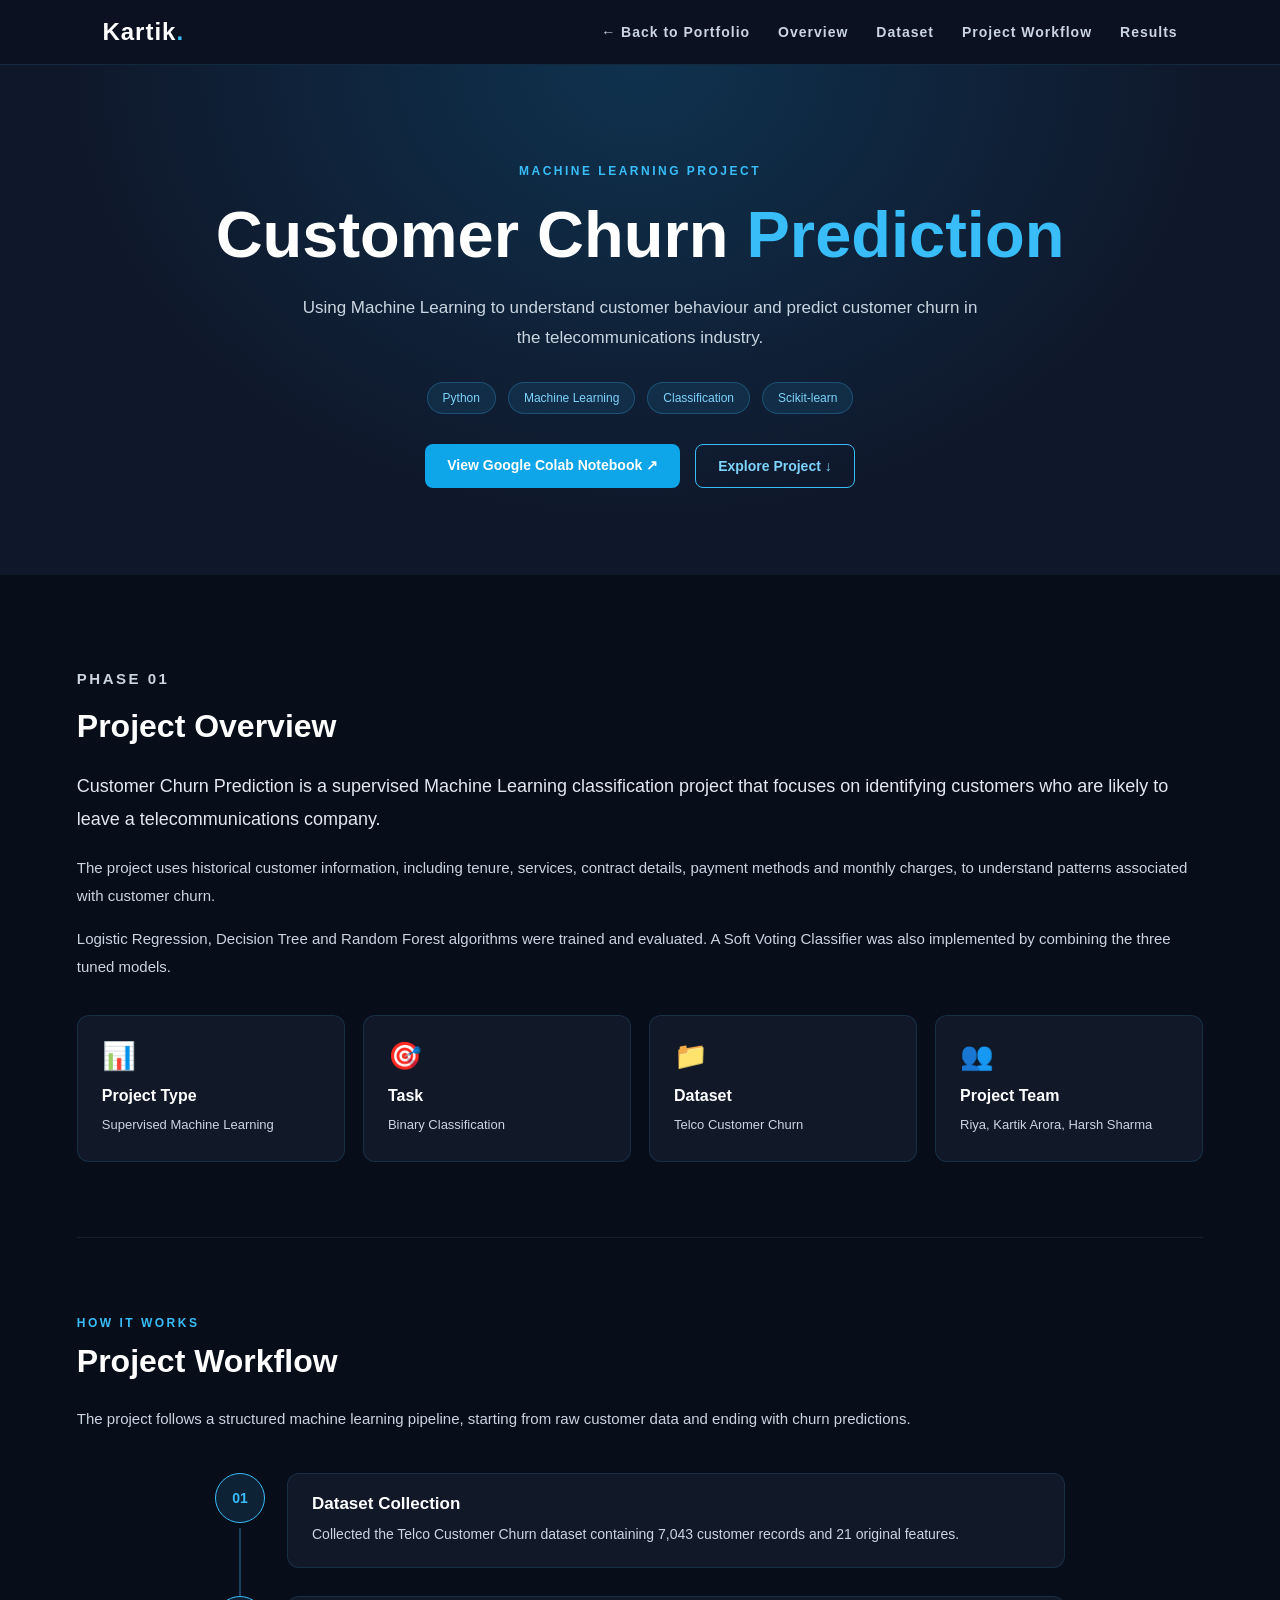
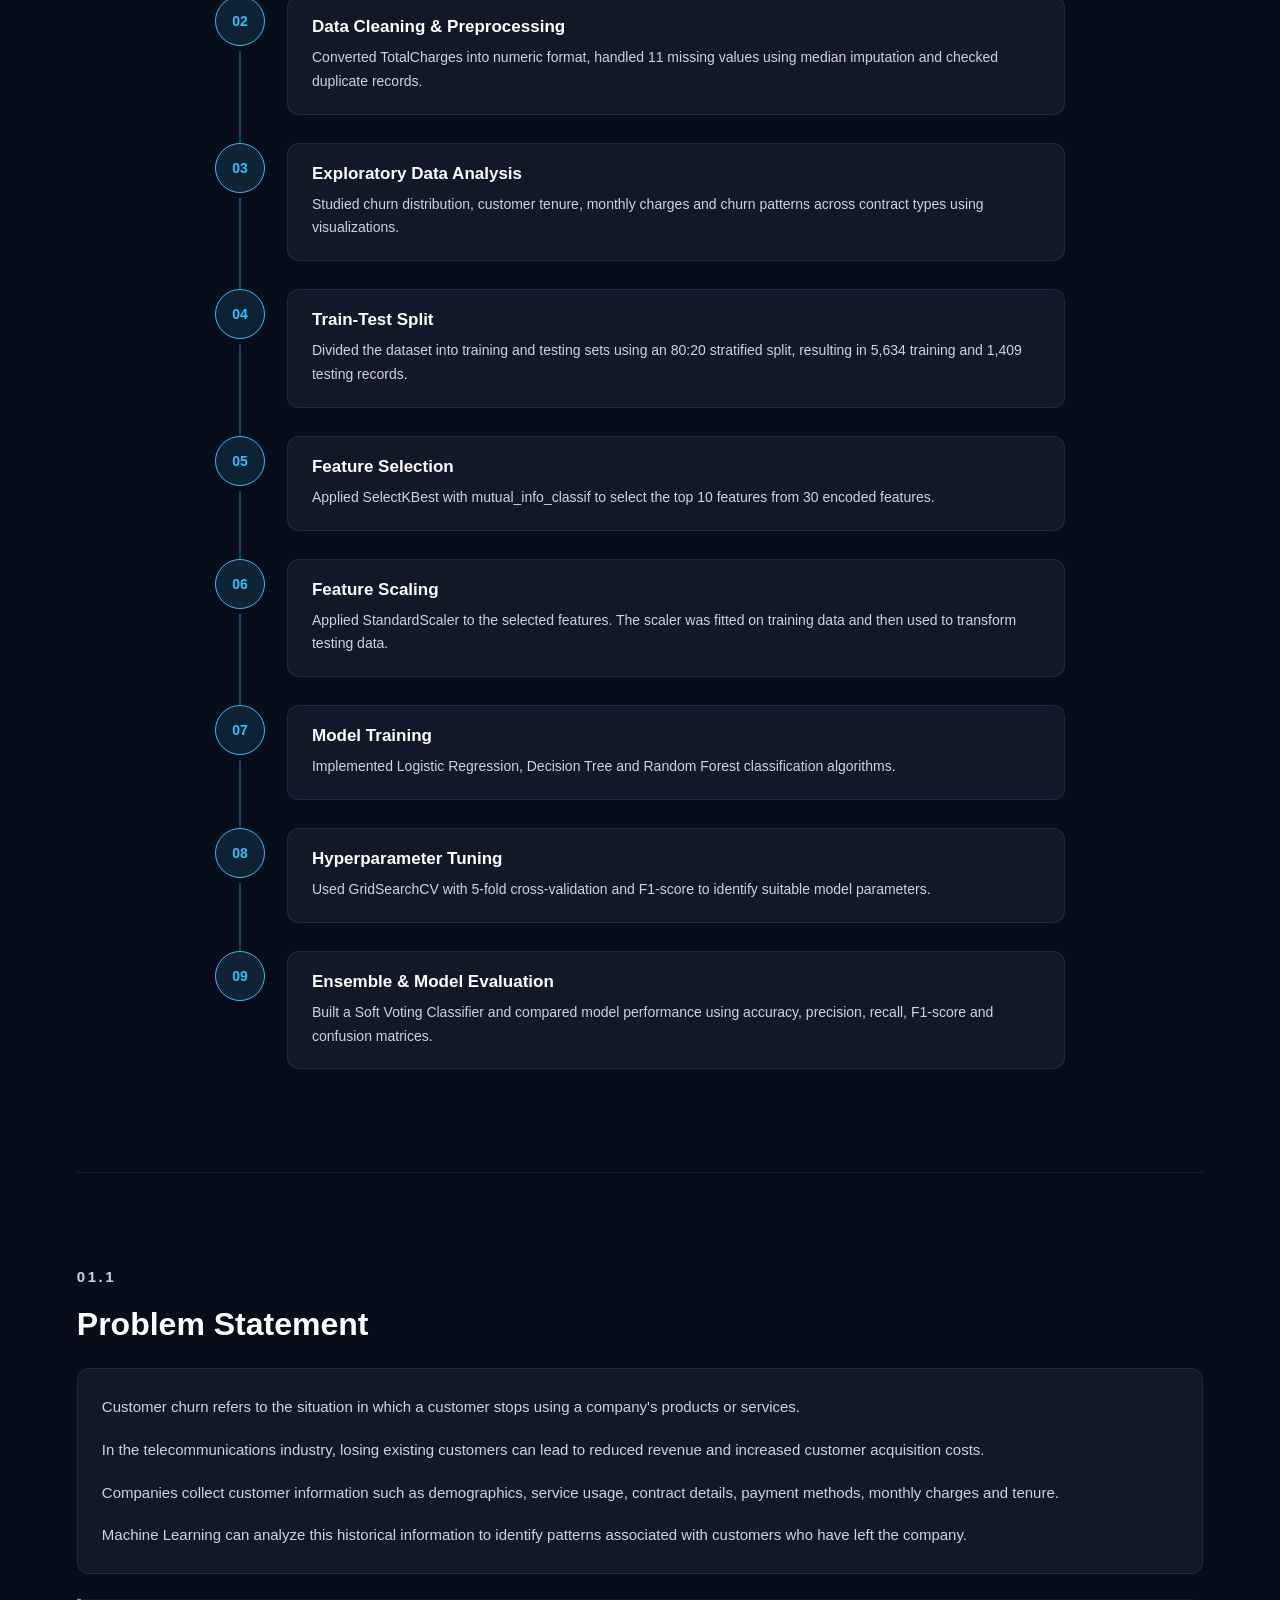
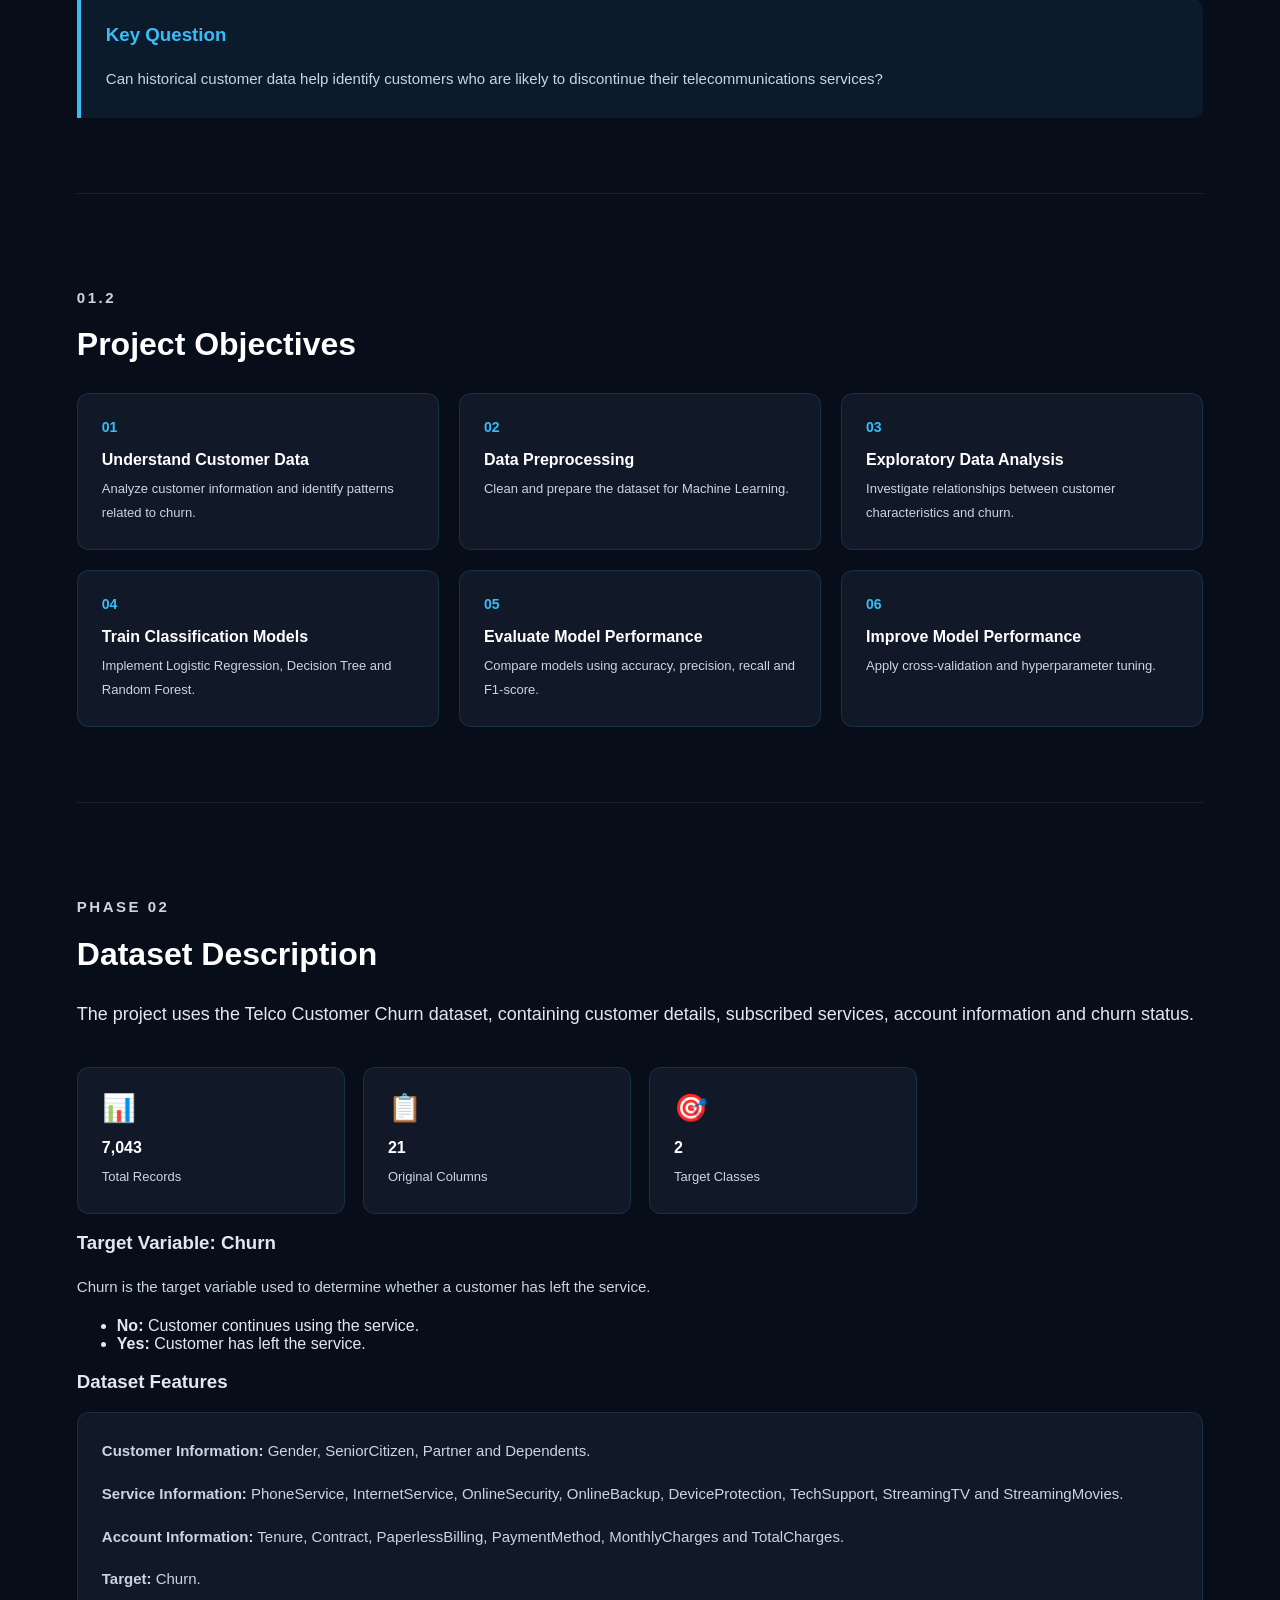
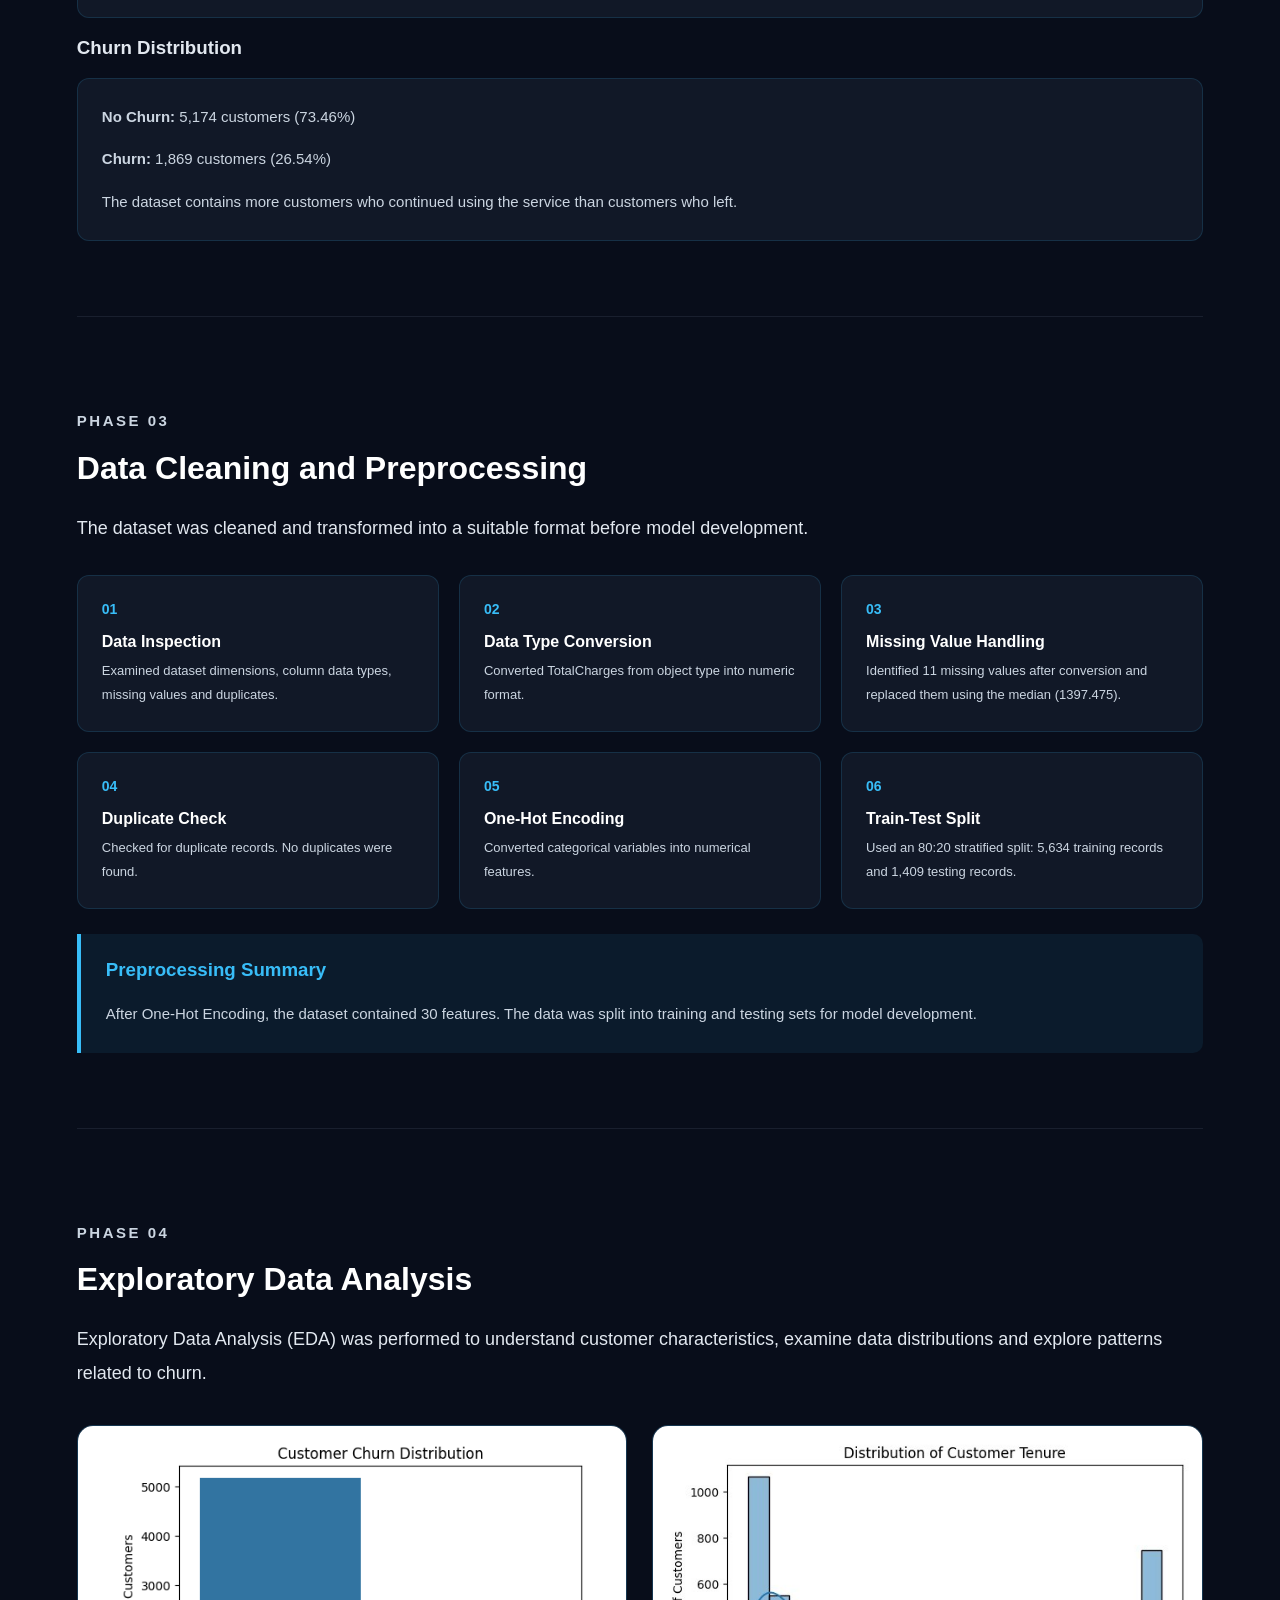
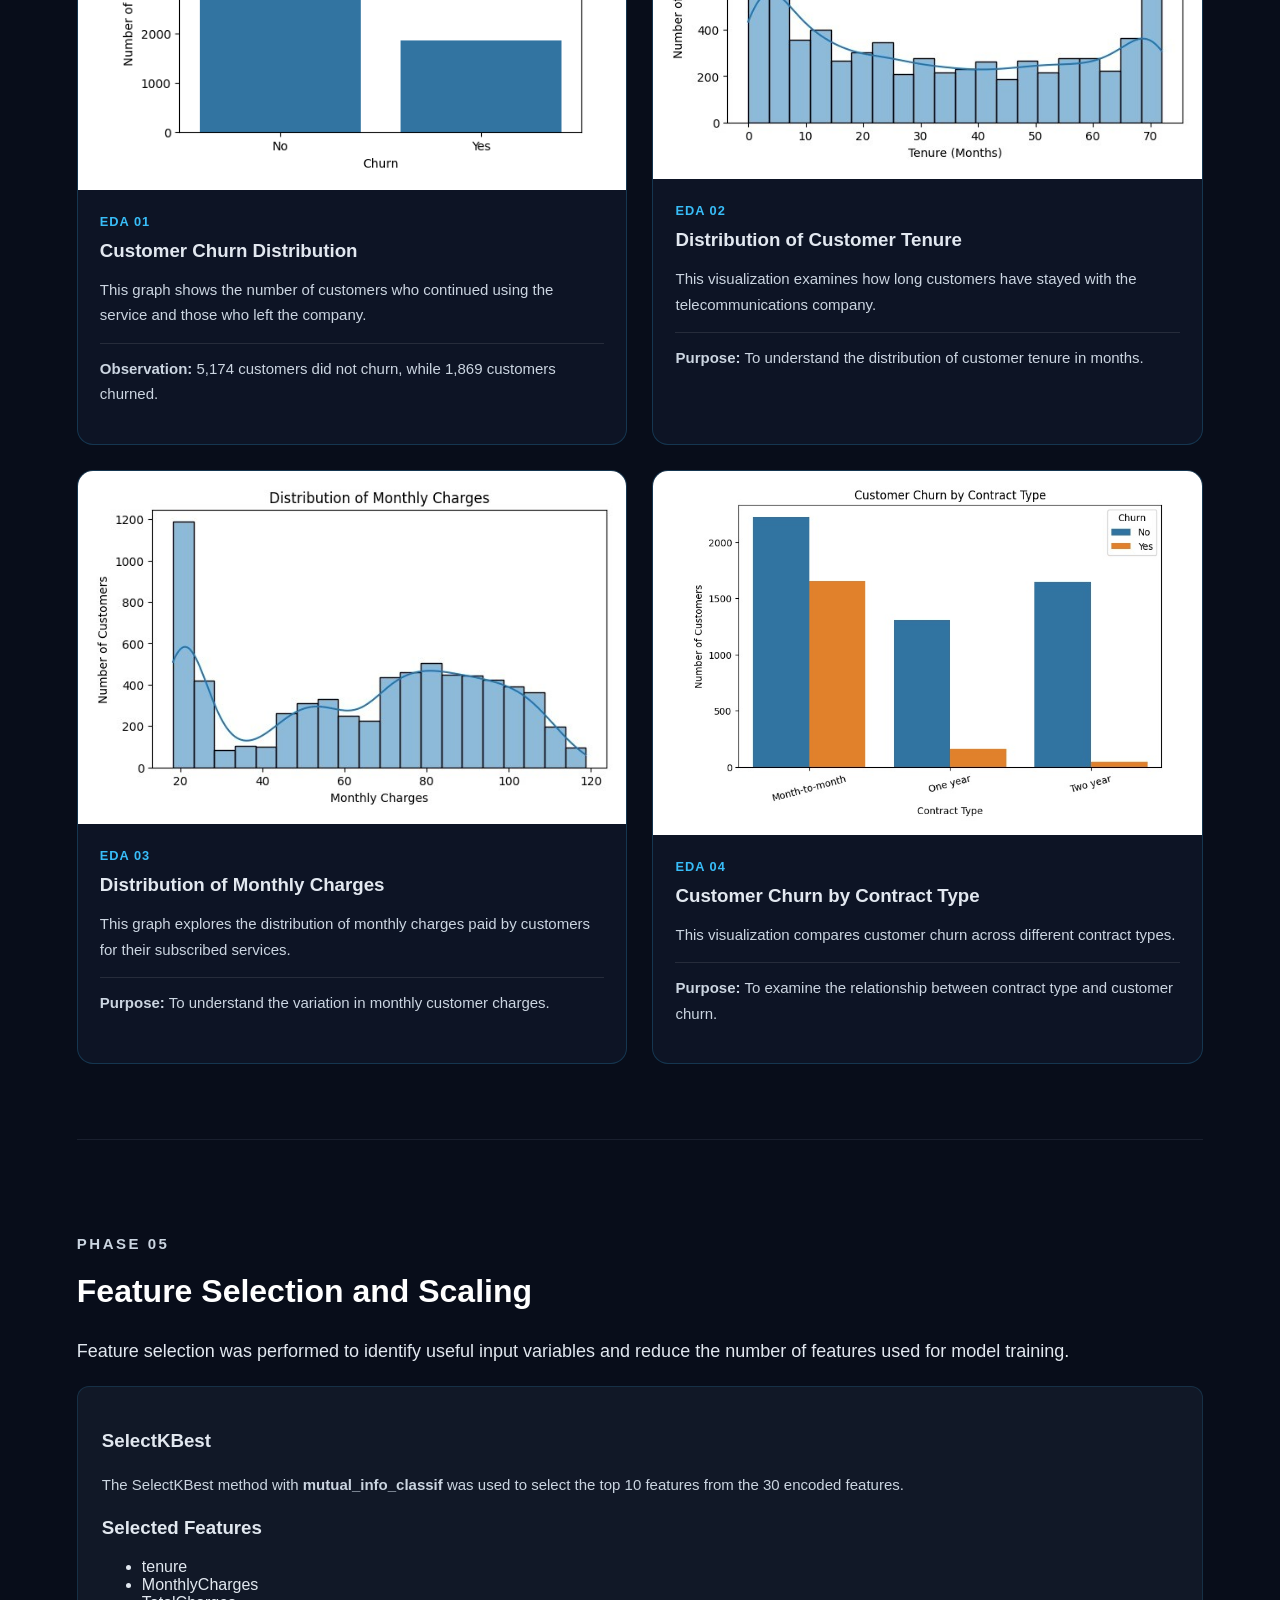
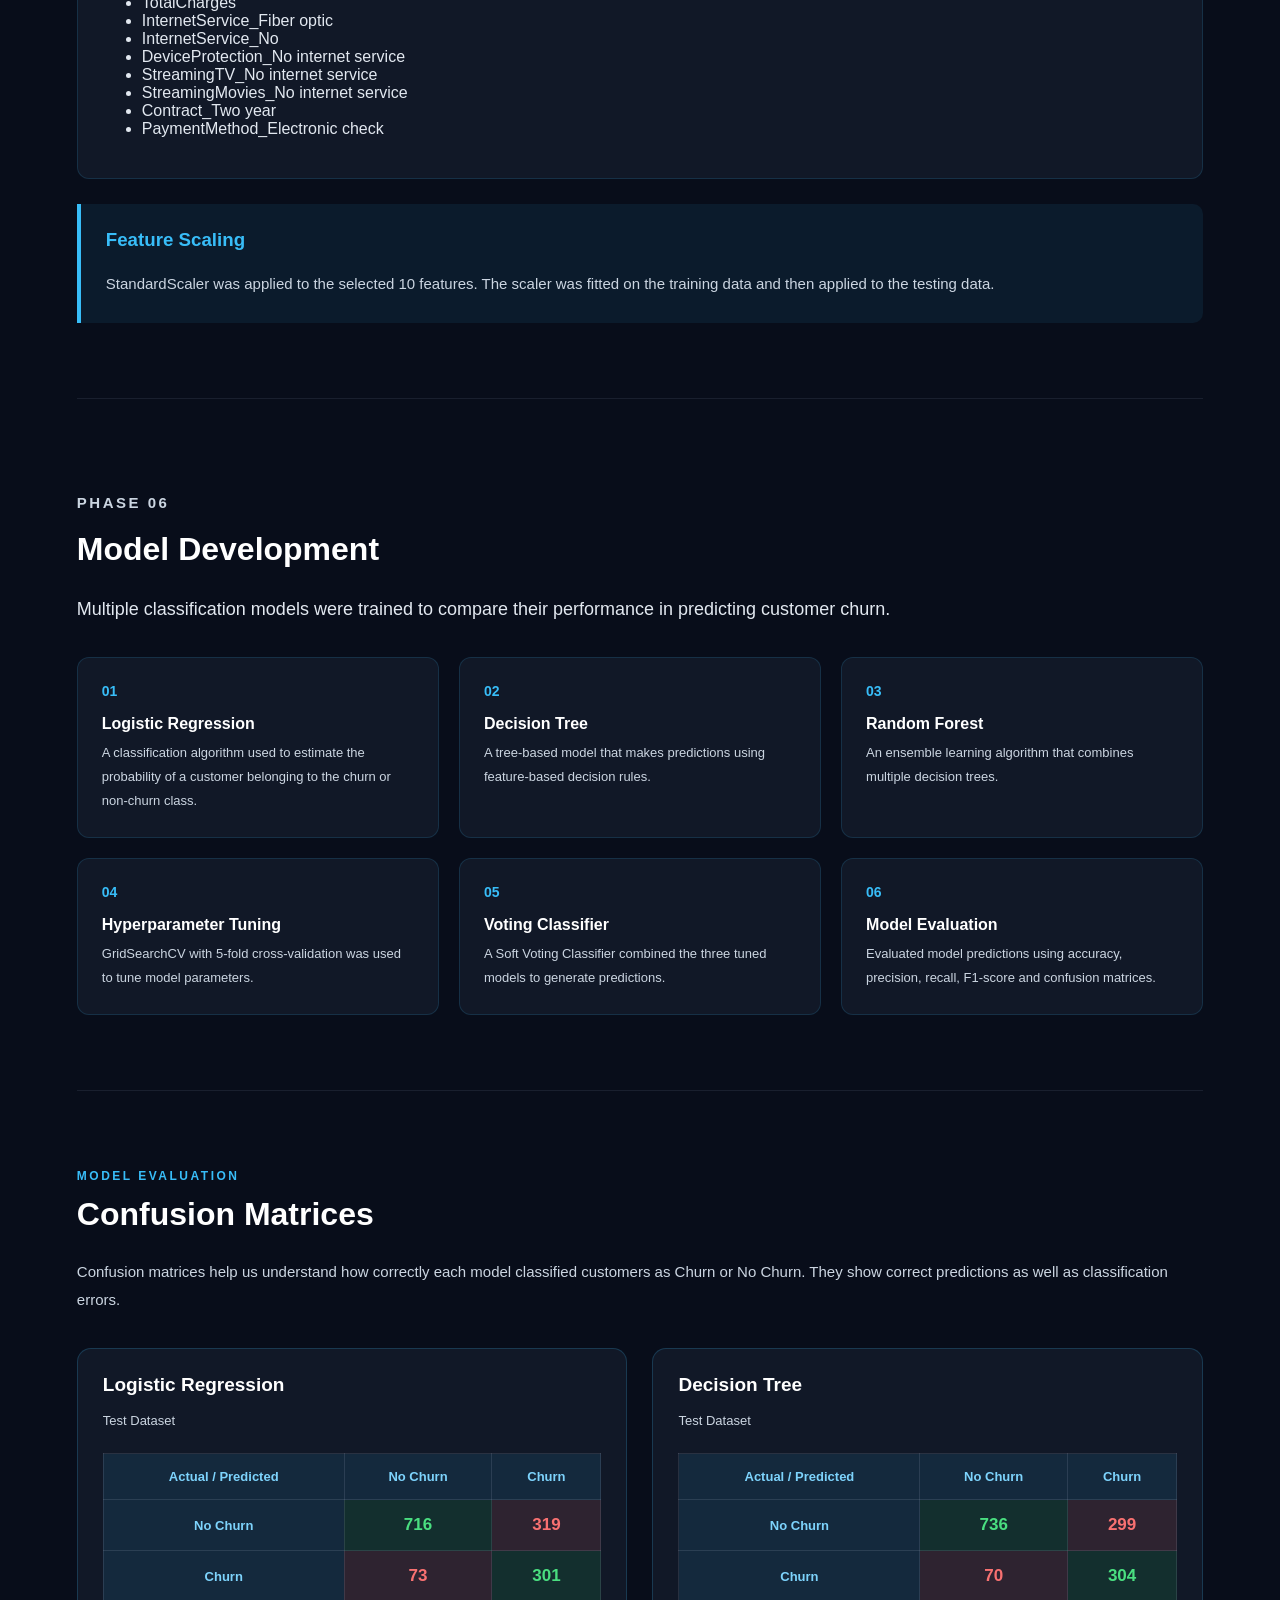
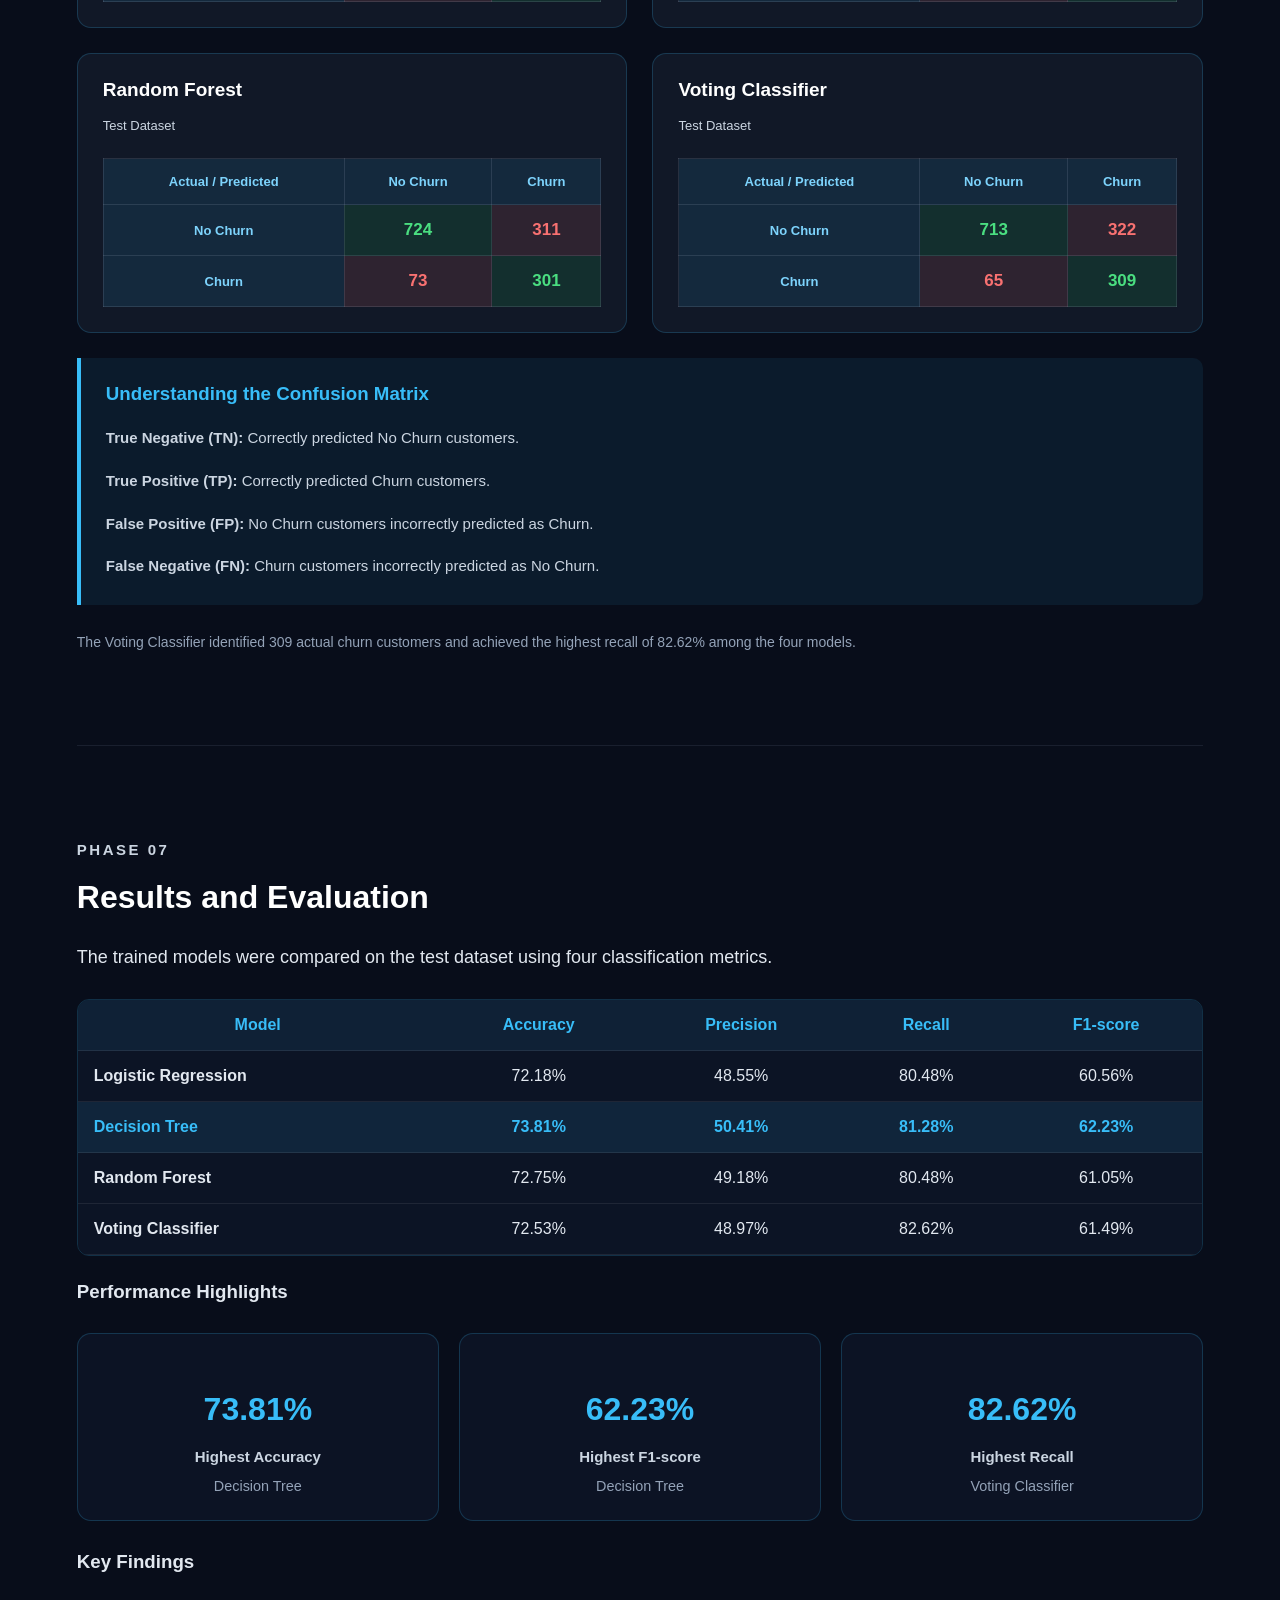
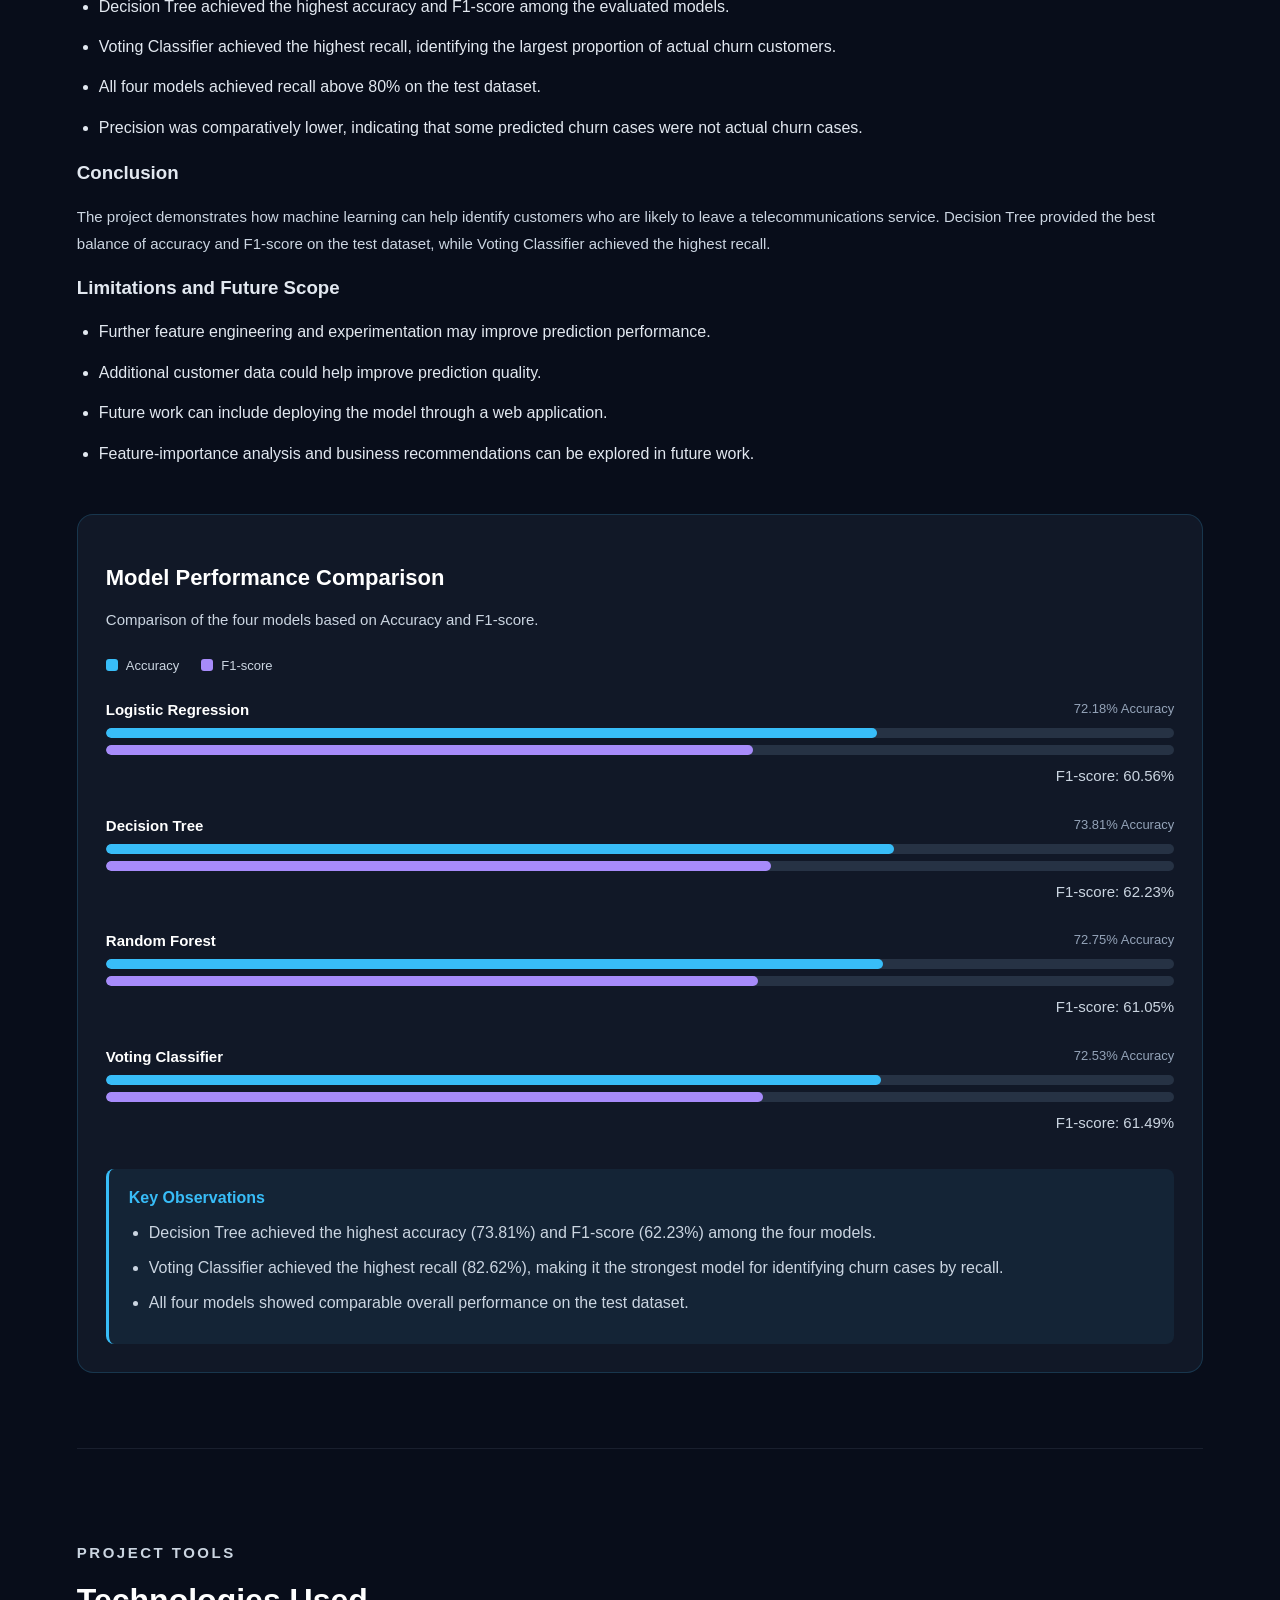
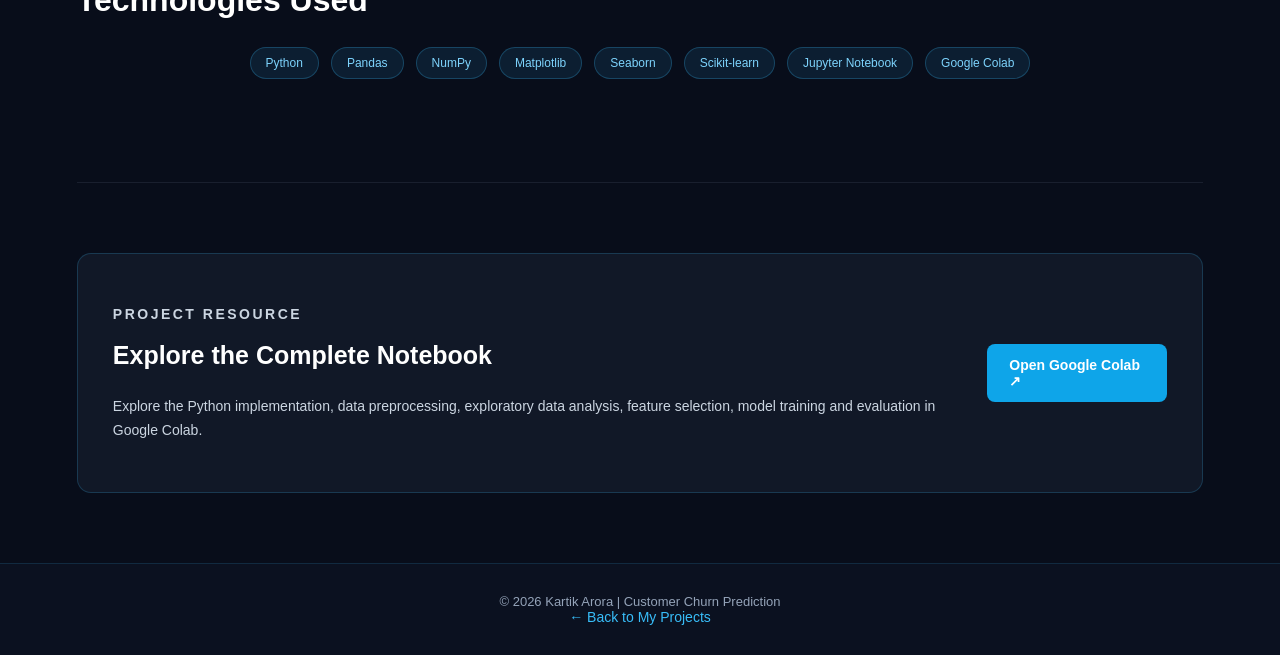
==== commit 4fd50591: "update portfolio website" ====
--- a/customer-churn.html
+++ b/customer-churn.html
@@ -23,7 +23,7 @@
             <a href="index.html">← Back to Portfolio</a>
             <a href="#overview">Overview</a>
             <a href="#dataset">Dataset</a>
-            <a href="#workflow">Workflow</a>
+            <a href="#project-workflow">Project Workflow</a>
             <a href="#results">Results</a>
         </div>
     </nav>
@@ -132,86 +132,131 @@
 
         </section>
 
-<!-- PROJECT WORKFLOW -->
-<section class="churn-section" id="project-workflow">
-
-    <span class="churn-section-label">HOW IT WORKS</span>
-    <h2>Project Workflow</h2>
-
-    <p>
-        The project follows a structured machine learning pipeline,
-        starting from raw customer data and ending with churn predictions.
-    </p>
-
-    <div class="workflow-container">
-
-        <div class="workflow-step">
-            <div class="workflow-number">01</div>
-            <div class="workflow-details">
-                <h3>Dataset Collection</h3>
-                <p>Collected the Telco Customer Churn dataset containing 7,043 customer records and 21 original features.</p>
-            </div>
-        </div>
-
-        <div class="workflow-step">
-            <div class="workflow-number">02</div>
-            <div class="workflow-details">
-                <h3>Data Cleaning & Preprocessing</h3>
-                <p>Converted TotalCharges into numeric format, handled 11 missing values using median imputation and checked duplicate records.</p>
-            </div>
-        </div>
-
-        <div class="workflow-step">
-            <div class="workflow-number">03</div>
-            <div class="workflow-details">
-                <h3>Exploratory Data Analysis</h3>
-                <p>Studied churn distribution, customer tenure, monthly charges and churn patterns across contract types using visualizations.</p>
-            </div>
-        </div>
-
-        <div class="workflow-step">
-            <div class="workflow-number">04</div>
-            <div class="workflow-details">
-                <h3>Feature Selection</h3>
-                <p>Applied SelectKBest with mutual information to reduce the feature set from 30 encoded features to 10 important features.</p>
-            </div>
-        </div>
-
-        <div class="workflow-step">
-            <div class="workflow-number">05</div>
-            <div class="workflow-details">
-                <h3>Feature Scaling & Data Splitting</h3>
-                <p>Applied StandardScaler and divided the dataset into training and testing sets using an 80:20 stratified split.</p>
-            </div>
-        </div>
-
-        <div class="workflow-step">
-            <div class="workflow-number">06</div>
-            <div class="workflow-details">
-                <h3>Model Training</h3>
-                <p>Implemented Logistic Regression, Decision Tree and Random Forest classification algorithms.</p>
-            </div>
-        </div>
-
-        <div class="workflow-step">
-            <div class="workflow-number">07</div>
-            <div class="workflow-details">
-                <h3>Hyperparameter Tuning</h3>
-                <p>Used GridSearchCV with 5-fold cross-validation and F1-score to identify suitable model parameters.</p>
-            </div>
-        </div>
-
-        <div class="workflow-step">
-            <div class="workflow-number">08</div>
-            <div class="workflow-details">
-                <h3>Ensemble & Model Evaluation</h3>
-                <p>Built a Soft Voting Classifier and compared model performance using accuracy, precision, recall, F1-score and confusion matrices.</p>
-            </div>
-        </div>
-
-    </div>
-</section>
-
+
+        <!-- PROJECT WORKFLOW -->
+        <section class="churn-section" id="project-workflow">
+
+            <span class="churn-section-label">HOW IT WORKS</span>
+            <h2>Project Workflow</h2>
+
+            <p>
+                The project follows a structured machine learning pipeline,
+                starting from raw customer data and ending with churn predictions.
+            </p>
+
+            <div class="workflow-container">
+
+                <div class="workflow-step">
+                    <div class="workflow-number">01</div>
+                    <div class="workflow-details">
+                        <h3>Dataset Collection</h3>
+                        <p>
+                            Collected the Telco Customer Churn dataset
+                            containing 7,043 customer records and
+                            21 original features.
+                        </p>
+                    </div>
+                </div>
+
+                <div class="workflow-step">
+                    <div class="workflow-number">02</div>
+                    <div class="workflow-details">
+                        <h3>Data Cleaning & Preprocessing</h3>
+                        <p>
+                            Converted TotalCharges into numeric format,
+                            handled 11 missing values using median
+                            imputation and checked duplicate records.
+                        </p>
+                    </div>
+                </div>
+
+                <div class="workflow-step">
+                    <div class="workflow-number">03</div>
+                    <div class="workflow-details">
+                        <h3>Exploratory Data Analysis</h3>
+                        <p>
+                            Studied churn distribution, customer tenure,
+                            monthly charges and churn patterns across
+                            contract types using visualizations.
+                        </p>
+                    </div>
+                </div>
+
+                <div class="workflow-step">
+                    <div class="workflow-number">04</div>
+                    <div class="workflow-details">
+                        <h3>Train-Test Split</h3>
+                        <p>
+                            Divided the dataset into training and testing
+                            sets using an 80:20 stratified split, resulting
+                            in 5,634 training and 1,409 testing records.
+                        </p>
+                    </div>
+                </div>
+
+                <div class="workflow-step">
+                    <div class="workflow-number">05</div>
+                    <div class="workflow-details">
+                        <h3>Feature Selection</h3>
+                        <p>
+                            Applied SelectKBest with mutual_info_classif
+                            to select the top 10 features from
+                            30 encoded features.
+                        </p>
+                    </div>
+                </div>
+
+                <div class="workflow-step">
+                    <div class="workflow-number">06</div>
+                    <div class="workflow-details">
+                        <h3>Feature Scaling</h3>
+                        <p>
+                            Applied StandardScaler to the selected
+                            features. The scaler was fitted on training
+                            data and then used to transform testing data.
+                        </p>
+                    </div>
+                </div>
+
+                <div class="workflow-step">
+                    <div class="workflow-number">07</div>
+                    <div class="workflow-details">
+                        <h3>Model Training</h3>
+                        <p>
+                            Implemented Logistic Regression,
+                            Decision Tree and Random Forest
+                            classification algorithms.
+                        </p>
+                    </div>
+                </div>
+
+                <div class="workflow-step">
+                    <div class="workflow-number">08</div>
+                    <div class="workflow-details">
+                        <h3>Hyperparameter Tuning</h3>
+                        <p>
+                            Used GridSearchCV with 5-fold
+                            cross-validation and F1-score to
+                            identify suitable model parameters.
+                        </p>
+                    </div>
+                </div>
+
+                <div class="workflow-step">
+                    <div class="workflow-number">09</div>
+                    <div class="workflow-details">
+                        <h3>Ensemble & Model Evaluation</h3>
+                        <p>
+                            Built a Soft Voting Classifier and compared
+                            model performance using accuracy, precision,
+                            recall, F1-score and confusion matrices.
+                        </p>
+                    </div>
+                </div>
+
+            </div>
+
+        </section>
 
 
         <!-- PROBLEM STATEMENT -->
@@ -379,9 +424,24 @@
             <h3>Dataset Features</h3>
 
             <div class="churn-content-card">
-                <p><strong>Customer Information:</strong> Gender, SeniorCitizen, Partner and Dependents.</p>
-                <p><strong>Service Information:</strong> PhoneService, InternetService, OnlineSecurity, OnlineBackup, DeviceProtection, TechSupport, StreamingTV and StreamingMovies.</p>
-                <p><strong>Account Information:</strong> Tenure, Contract, PaperlessBilling, PaymentMethod, MonthlyCharges and TotalCharges.</p>
+                <p>
+                    <strong>Customer Information:</strong>
+                    Gender, SeniorCitizen, Partner and Dependents.
+                </p>
+
+                <p>
+                    <strong>Service Information:</strong>
+                    PhoneService, InternetService, OnlineSecurity,
+                    OnlineBackup, DeviceProtection, TechSupport,
+                    StreamingTV and StreamingMovies.
+                </p>
+
+                <p>
+                    <strong>Account Information:</strong>
+                    Tenure, Contract, PaperlessBilling, PaymentMethod,
+                    MonthlyCharges and TotalCharges.
+                </p>
+
                 <p><strong>Target:</strong> Churn.</p>
             </div>
 
@@ -390,6 +450,7 @@
             <div class="churn-content-card">
                 <p><strong>No Churn:</strong> 5,174 customers (73.46%)</p>
                 <p><strong>Churn:</strong> 1,869 customers (26.54%)</p>
+
                 <p>
                     The dataset contains more customers who
                     continued using the service than customers
@@ -484,132 +545,146 @@
         </section>
 
 
-        <!-- PHASE 04: EDA -->
-        
-<!-- PHASE 04: EXPLORATORY DATA ANALYSIS -->
-<section class="churn-section" id="eda">
-
-    <p class="churn-section-label">PHASE 04</p>
-
-    <h2>Exploratory Data Analysis</h2>
-
-    <p class="churn-intro">
-        Exploratory Data Analysis (EDA) was performed to
-        understand customer characteristics, examine data
-        distributions and explore patterns related to churn.
-    </p>
-
-    <div class="eda-grid">
-
-        <!-- GRAPH 1 -->
-        <div class="eda-card">
-            <div class="eda-image">
-                <img
-                    src="images/01_customer_churn_distribution.png"
-                    alt="Customer Churn Distribution"
-                    loading="lazy"
-                >
-            </div>
-
-            <div class="eda-content">
-                <span>EDA 01</span>
-                <h3>Customer Churn Distribution</h3>
-                <p>
-                    This graph shows the number of customers
-                    who continued using the service and those
-                    who left the company.
-                </p>
-                <p class="eda-insight">
-                    <strong>Observation:</strong>
-                    5,174 customers did not churn, while
-                    1,869 customers churned.
-                </p>
-            </div>
-        </div>
-
-
-        <!-- GRAPH 2 -->
-        <div class="eda-card">
-            <div class="eda-image">
-                <img
-                    src="images/02_customer_tenure_distribution.png"
-                    alt="Distribution of Customer Tenure"
-                    loading="lazy"
-                >
-            </div>
-
-            <div class="eda-content">
-                <span>EDA 02</span>
-                <h3>Distribution of Customer Tenure</h3>
-                <p>
-                    This visualization examines how long
-                    customers have stayed with the
-                    telecommunications company.
-                </p>
-                <p class="eda-insight">
-                    <strong>Purpose:</strong>
-                    To understand the distribution of
-                    customer tenure in months.
-                </p>
-            </div>
-        </div>
-
-
-        <!-- GRAPH 3 -->
-        <div class="eda-card">
-            <div class="eda-image">
-                <img
-                    src="images/03_monthly_charges_distribution.png"
-                    alt="Distribution of Monthly Charges"
-                    loading="lazy"
-                >
-            </div>
-
-            <div class="eda-content">
-                <span>EDA 03</span>
-                <h3>Distribution of Monthly Charges</h3>
-                <p>
-                    This graph explores the distribution
-                    of monthly charges paid by customers
-                    for their subscribed services.
-                </p>
-                <p class="eda-insight">
-                    <strong>Purpose:</strong>
-                    To understand the variation in
-                    monthly customer charges.
-                </p>
-            </div>
-        </div>
-
-
-        <!-- GRAPH 4 -->
-        <div class="eda-card">
-            <div class="eda-image">
-                <img
-                    src="images/04_churn_by_contract_type.jpeg"
-                    alt="Customer Churn by Contract Type"
-                    loading="lazy"
-                >
-            </div>
-
-            <div class="eda-content">
-                <span>EDA 04</span>
-                <h3>Customer Churn by Contract Type</h3>
-                <p>
-                    This visualization compares customer
-                    churn across different contract types.
-                </p>
-                <p class="eda-insight">
-                    <strong>Purpose:</strong>
-                    To examine the relationship between
-                    contract type and customer churn.
-                </p>
-            </div>
-        </div>
-
-    </div>
-
-</section>
+        <!-- PHASE 04: EXPLORATORY DATA ANALYSIS -->
+        <section class="churn-section" id="eda">
+
+            <p class="churn-section-label">PHASE 04</p>
+
+            <h2>Exploratory Data Analysis</h2>
+
+            <p class="churn-intro">
+                Exploratory Data Analysis (EDA) was performed to
+                understand customer characteristics, examine data
+                distributions and explore patterns related to churn.
+            </p>
+
+            <div class="eda-grid">
+
+                <!-- GRAPH 1 -->
+                <div class="eda-card">
+
+                    <div class="eda-image">
+                        <img
+                            src="images/01_customer_churn_distribution.png"
+                            alt="Customer Churn Distribution"
+                            loading="lazy"
+                        >
+                    </div>
+
+                    <div class="eda-content">
+                        <span>EDA 01</span>
+                        <h3>Customer Churn Distribution</h3>
+
+                        <p>
+                            This graph shows the number of customers
+                            who continued using the service and those
+                            who left the company.
+                        </p>
+
+                        <p class="eda-insight">
+                            <strong>Observation:</strong>
+                            5,174 customers did not churn, while
+                            1,869 customers churned.
+                        </p>
+                    </div>
+
+                </div>
+
+
+                <!-- GRAPH 2 -->
+                <div class="eda-card">
+
+                    <div class="eda-image">
+                        <img
+                            src="images/02_customer_tenure_distribution.png"
+                            alt="Distribution of Customer Tenure"
+                            loading="lazy"
+                        >
+                    </div>
+
+                    <div class="eda-content">
+                        <span>EDA 02</span>
+                        <h3>Distribution of Customer Tenure</h3>
+
+                        <p>
+                            This visualization examines how long
+                            customers have stayed with the
+                            telecommunications company.
+                        </p>
+
+                        <p class="eda-insight">
+                            <strong>Purpose:</strong>
+                            To understand the distribution of
+                            customer tenure in months.
+                        </p>
+                    </div>
+
+                </div>
+
+
+                <!-- GRAPH 3 -->
+                <div class="eda-card">
+
+                    <div class="eda-image">
+                        <img
+                            src="images/03_monthly_charges_distribution.png"
+                            alt="Distribution of Monthly Charges"
+                            loading="lazy"
+                        >
+                    </div>
+
+                    <div class="eda-content">
+                        <span>EDA 03</span>
+                        <h3>Distribution of Monthly Charges</h3>
+
+                        <p>
+                            This graph explores the distribution
+                            of monthly charges paid by customers
+                            for their subscribed services.
+                        </p>
+
+                        <p class="eda-insight">
+                            <strong>Purpose:</strong>
+                            To understand the variation in
+                            monthly customer charges.
+                        </p>
+                    </div>
+
+                </div>
+
+
+                <!-- GRAPH 4 -->
+                <div class="eda-card">
+
+                    <div class="eda-image">
+                        <img
+                            src="images/04_churn_by_contract_type.jpeg"
+                            alt="Customer Churn by Contract Type"
+                            loading="lazy"
+                        >
+                    </div>
+
+                    <div class="eda-content">
+                        <span>EDA 04</span>
+                        <h3>Customer Churn by Contract Type</h3>
+
+                        <p>
+                            This visualization compares customer
+                            churn across different contract types.
+                        </p>
+
+                        <p class="eda-insight">
+                            <strong>Purpose:</strong>
+                            To examine the relationship between
+                            contract type and customer churn.
+                        </p>
+                    </div>
+
+                </div>
+
+            </div>
+
+        </section>
 
 
         <!-- PHASE 05: FEATURE SELECTION -->
@@ -655,6 +730,7 @@
 
             <div class="churn-highlight">
                 <h3>Feature Scaling</h3>
+
                 <p>
                     StandardScaler was applied to the selected
                     10 features. The scaler was fitted on the
@@ -741,133 +817,155 @@
 
         </section>
 
-<!-- CONFUSION MATRICES -->
-<section class="churn-section" id="confusion-matrices">
-
-    <span class="churn-section-label">MODEL EVALUATION</span>
-    <h2>Confusion Matrices</h2>
-
-    <p>
-        Confusion matrices help us understand how correctly each
-        model classified customers as Churn or No Churn.
-        They show correct predictions as well as classification errors.
-    </p>
-
-    <div class="confusion-grid">
-
-        <!-- LOGISTIC REGRESSION -->
-        <div class="confusion-card">
-            <h3>Logistic Regression</h3>
-            <p class="matrix-subtitle">Test Dataset</p>
-
-            <table class="matrix-table">
-                <tr>
-                    <th>Actual / Predicted</th>
-                    <th>No Churn</th>
-                    <th>Churn</th>
-                </tr>
-                <tr>
-                    <th>No Churn</th>
-                    <td class="true-cell">716</td>
-                    <td class="false-cell">319</td>
-                </tr>
-                <tr>
-                    <th>Churn</th>
-                    <td class="false-cell">73</td>
-                    <td class="true-cell">301</td>
-                </tr>
-            </table>
-        </div>
-
-        <!-- DECISION TREE -->
-        <div class="confusion-card">
-            <h3>Decision Tree</h3>
-            <p class="matrix-subtitle">Test Dataset</p>
-
-            <table class="matrix-table">
-                <tr>
-                    <th>Actual / Predicted</th>
-                    <th>No Churn</th>
-                    <th>Churn</th>
-                </tr>
-                <tr>
-                    <th>No Churn</th>
-                    <td class="true-cell">736</td>
-                    <td class="false-cell">299</td>
-                </tr>
-                <tr>
-                    <th>Churn</th>
-                    <td class="false-cell">70</td>
-                    <td class="true-cell">304</td>
-                </tr>
-            </table>
-        </div>
-
-        <!-- RANDOM FOREST -->
-        <div class="confusion-card">
-            <h3>Random Forest</h3>
-            <p class="matrix-subtitle">Test Dataset</p>
-
-            <table class="matrix-table">
-                <tr>
-                    <th>Actual / Predicted</th>
-                    <th>No Churn</th>
-                    <th>Churn</th>
-                </tr>
-                <tr>
-                    <th>No Churn</th>
-                    <td class="true-cell">724</td>
-                    <td class="false-cell">311</td>
-                </tr>
-                <tr>
-                    <th>Churn</th>
-                    <td class="false-cell">73</td>
-                    <td class="true-cell">301</td>
-                </tr>
-            </table>
-        </div>
-
-        <!-- VOTING CLASSIFIER -->
-        <div class="confusion-card">
-            <h3>Voting Classifier</h3>
-            <p class="matrix-subtitle">Test Dataset</p>
-
-            <table class="matrix-table">
-                <tr>
-                    <th>Actual / Predicted</th>
-                    <th>No Churn</th>
-                    <th>Churn</th>
-                </tr>
-                <tr>
-                    <th>No Churn</th>
-                    <td class="true-cell">713</td>
-                    <td class="false-cell">322</td>
-                </tr>
-                <tr>
-                    <th>Churn</th>
-                    <td class="false-cell">65</td>
-                    <td class="true-cell">309</td>
-                </tr>
-            </table>
-        </div>
-
-    </div>
-
-    <div class="churn-highlight">
-        <h3>Understanding the Confusion Matrix</h3>
-        <p><strong>True Negative (TN):</strong> Correctly predicted No Churn customers.</p>
-        <p><strong>True Positive (TP):</strong> Correctly predicted Churn customers.</p>
-        <p><strong>False Positive (FP):</strong> No Churn customers incorrectly predicted as Churn.</p>
-        <p><strong>False Negative (FN):</strong> Churn customers incorrectly predicted as No Churn.</p>
-    </div>
-
-    <p class="matrix-note">
-        The Voting Classifier identified 309 actual churn customers
-        and achieved the highest recall of 82.62% among the four models.
-    </p>
-
-</section>
-
+
+        <!-- CONFUSION MATRICES -->
+        <section class="churn-section" id="confusion-matrices">
+
+            <span class="churn-section-label">MODEL EVALUATION</span>
+
+            <h2>Confusion Matrices</h2>
+
+            <p>
+                Confusion matrices help us understand how correctly
+                each model classified customers as Churn or No Churn.
+                They show correct predictions as well as
+                classification errors.
+            </p>
+
+            <div class="confusion-grid">
+
+                <!-- LOGISTIC REGRESSION -->
+                <div class="confusion-card">
+                    <h3>Logistic Regression</h3>
+                    <p class="matrix-subtitle">Test Dataset</p>
+
+                    <table class="matrix-table">
+                        <tr>
+                            <th>Actual / Predicted</th>
+                            <th>No Churn</th>
+                            <th>Churn</th>
+                        </tr>
+                        <tr>
+                            <th>No Churn</th>
+                            <td class="true-cell">716</td>
+                            <td class="false-cell">319</td>
+                        </tr>
+                        <tr>
+                            <th>Churn</th>
+                            <td class="false-cell">73</td>
+                            <td class="true-cell">301</td>
+                        </tr>
+                    </table>
+                </div>
+
+
+                <!-- DECISION TREE -->
+                <div class="confusion-card">
+                    <h3>Decision Tree</h3>
+                    <p class="matrix-subtitle">Test Dataset</p>
+
+                    <table class="matrix-table">
+                        <tr>
+                            <th>Actual / Predicted</th>
+                            <th>No Churn</th>
+                            <th>Churn</th>
+                        </tr>
+                        <tr>
+                            <th>No Churn</th>
+                            <td class="true-cell">736</td>
+                            <td class="false-cell">299</td>
+                        </tr>
+                        <tr>
+                            <th>Churn</th>
+                            <td class="false-cell">70</td>
+                            <td class="true-cell">304</td>
+                        </tr>
+                    </table>
+                </div>
+
+
+                <!-- RANDOM FOREST -->
+                <div class="confusion-card">
+                    <h3>Random Forest</h3>
+                    <p class="matrix-subtitle">Test Dataset</p>
+
+                    <table class="matrix-table">
+                        <tr>
+                            <th>Actual / Predicted</th>
+                            <th>No Churn</th>
+                            <th>Churn</th>
+                        </tr>
+                        <tr>
+                            <th>No Churn</th>
+                            <td class="true-cell">724</td>
+                            <td class="false-cell">311</td>
+                        </tr>
+                        <tr>
+                            <th>Churn</th>
+                            <td class="false-cell">73</td>
+                            <td class="true-cell">301</td>
+                        </tr>
+                    </table>
+                </div>
+
+
+                <!-- VOTING CLASSIFIER -->
+                <div class="confusion-card">
+                    <h3>Voting Classifier</h3>
+                    <p class="matrix-subtitle">Test Dataset</p>
+
+                    <table class="matrix-table">
+                        <tr>
+                            <th>Actual / Predicted</th>
+                            <th>No Churn</th>
+                            <th>Churn</th>
+                        </tr>
+                        <tr>
+                            <th>No Churn</th>
+                            <td class="true-cell">713</td>
+                            <td class="false-cell">322</td>
+                        </tr>
+                        <tr>
+                            <th>Churn</th>
+                            <td class="false-cell">65</td>
+                            <td class="true-cell">309</td>
+                        </tr>
+                    </table>
+                </div>
+
+            </div>
+
+            <div class="churn-highlight">
+                <h3>Understanding the Confusion Matrix</h3>
+
+                <p>
+                    <strong>True Negative (TN):</strong>
+                    Correctly predicted No Churn customers.
+                </p>
+
+                <p>
+                    <strong>True Positive (TP):</strong>
+                    Correctly predicted Churn customers.
+                </p>
+
+                <p>
+                    <strong>False Positive (FP):</strong>
+                    No Churn customers incorrectly predicted as Churn.
+                </p>
+
+                <p>
+                    <strong>False Negative (FN):</strong>
+                    Churn customers incorrectly predicted as No Churn.
+                </p>
+            </div>
+
+            <p class="matrix-note">
+                The Voting Classifier identified 309 actual churn
+                customers and achieved the highest recall of 82.62%
+                among the four models.
+            </p>
+
+        </section>
 
 
         <!-- PHASE 07: RESULTS -->
@@ -882,6 +980,8 @@
                 dataset using four classification metrics.
             </p>
 
+
+            <!-- RESULTS TABLE -->
             <div class="table-wrapper">
                 <table class="results-table">
 
@@ -896,6 +996,7 @@
                     </thead>
 
                     <tbody>
+
                         <tr>
                             <td>Logistic Regression</td>
                             <td>72.18%</td>
@@ -927,11 +1028,14 @@
                             <td>82.62%</td>
                             <td>61.49%</td>
                         </tr>
+
                     </tbody>
 
                 </table>
             </div>
 
+
+            <!-- PERFORMANCE HIGHLIGHTS -->
             <h3>Performance Highlights</h3>
 
             <div class="highlight-grid">
@@ -956,29 +1060,38 @@
 
             </div>
 
+
+            <!-- KEY FINDINGS -->
             <h3>Key Findings</h3>
 
             <ul class="findings-list">
+
                 <li>
                     Decision Tree achieved the highest accuracy
                     and F1-score among the evaluated models.
                 </li>
+
                 <li>
                     Voting Classifier achieved the highest recall,
                     identifying the largest proportion of actual
                     churn customers.
                 </li>
+
                 <li>
                     All four models achieved recall above 80%
                     on the test dataset.
                 </li>
+
                 <li>
                     Precision was comparatively lower, indicating
                     that some predicted churn cases were not
                     actual churn cases.
                 </li>
+
             </ul>
 
+
+            <!-- CONCLUSION -->
             <h3>Conclusion</h3>
 
             <p>
@@ -990,108 +1103,195 @@
                 Classifier achieved the highest recall.
             </p>
 
+
+            <!-- LIMITATIONS AND FUTURE SCOPE -->
             <h3>Limitations and Future Scope</h3>
 
             <ul class="findings-list">
+
                 <li>
                     Further feature engineering and experimentation
                     may improve prediction performance.
                 </li>
+
                 <li>
                     Additional customer data could help improve
                     prediction quality.
                 </li>
+
                 <li>
                     Future work can include deploying the model
                     through a web application.
                 </li>
+
                 <li>
                     Feature-importance analysis and business
                     recommendations can be explored in future work.
                 </li>
+
             </ul>
 
+
+            <!-- MODEL PERFORMANCE COMPARISON -->
+            <div class="model-comparison">
+
+                <h3>Model Performance Comparison</h3>
+
+                <p class="comparison-description">
+                    Comparison of the four models based on
+                    Accuracy and F1-score.
+                </p>
+
+                <div class="comparison-legend">
+                    <span>
+                        <i class="legend-box accuracy-legend"></i>
+                        Accuracy
+                    </span>
+
+                    <span>
+                        <i class="legend-box f1-legend"></i>
+                        F1-score
+                    </span>
+                </div>
+
+
+                <!-- LOGISTIC REGRESSION -->
+                <div class="comparison-item">
+
+                    <div class="comparison-heading">
+                        <h4>Logistic Regression</h4>
+                        <span>72.18% Accuracy</span>
+                    </div>
+
+                    <div class="comparison-bars">
+                        <div
+                            class="comparison-bar accuracy-bar"
+                            style="width: 72.18%">
+                        </div>
+                    </div>
+
+                    <div class="comparison-bars">
+                        <div
+                            class="comparison-bar f1-bar"
+                            style="width: 60.56%">
+                        </div>
+                    </div>
+
+                    <p class="bar-values">F1-score: 60.56%</p>
+
+                </div>
+
+
+                <!-- DECISION TREE -->
+                <div class="comparison-item">
+
+                    <div class="comparison-heading">
+                        <h4>Decision Tree</h4>
+                        <span>73.81% Accuracy</span>
+                    </div>
+
+                    <div class="comparison-bars">
+                        <div
+                            class="comparison-bar accuracy-bar"
+                            style="width: 73.81%">
+                        </div>
+                    </div>
+
+                    <div class="comparison-bars">
+                        <div
+                            class="comparison-bar f1-bar"
+                            style="width: 62.23%">
+                        </div>
+                    </div>
+
+                    <p class="bar-values">F1-score: 62.23%</p>
+
+                </div>
+
+
+                <!-- RANDOM FOREST -->
+                <div class="comparison-item">
+
+                    <div class="comparison-heading">
+                        <h4>Random Forest</h4>
+                        <span>72.75% Accuracy</span>
+                    </div>
+
+                    <div class="comparison-bars">
+                        <div
+                            class="comparison-bar accuracy-bar"
+                            style="width: 72.75%">
+                        </div>
+                    </div>
+
+                    <div class="comparison-bars">
+                        <div
+                            class="comparison-bar f1-bar"
+                            style="width: 61.05%">
+                        </div>
+                    </div>
+
+                    <p class="bar-values">F1-score: 61.05%</p>
+
+                </div>
+
+
+                <!-- VOTING CLASSIFIER -->
+                <div class="comparison-item">
+
+                    <div class="comparison-heading">
+                        <h4>Voting Classifier</h4>
+                        <span>72.53% Accuracy</span>
+                    </div>
+
+                    <div class="comparison-bars">
+                        <div
+                            class="comparison-bar accuracy-bar"
+                            style="width: 72.53%">
+                        </div>
+                    </div>
+
+                    <div class="comparison-bars">
+                        <div
+                            class="comparison-bar f1-bar"
+                            style="width: 61.49%">
+                        </div>
+                    </div>
+
+                    <p class="bar-values">F1-score: 61.49%</p>
+
+                </div>
+
+
+                <!-- COMPARISON INSIGHTS -->
+                <div class="comparison-insight">
+
+                    <h4>Key Observations</h4>
+
+                    <ul>
+                        <li>
+                            Decision Tree achieved the highest
+                            accuracy (73.81%) and F1-score (62.23%)
+                            among the four models.
+                        </li>
+
+                        <li>
+                            Voting Classifier achieved the highest
+                            recall (82.62%), making it the strongest
+                            model for identifying churn cases by recall.
+                        </li>
+
+                        <li>
+                            All four models showed comparable
+                            overall performance on the test dataset.
+                        </li>
+                    </ul>
+
+                </div>
+
+            </div>
+
         </section>
-
-<!-- MODEL PERFORMANCE COMPARISON -->
-<div class="model-comparison">
-
-    <h3>Model Performance Comparison</h3>
-    <p class="comparison-description">
-        Comparison of the four models based on Accuracy and F1-score.
-    </p>
-
-    <div class="comparison-legend">
-        <span><i class="legend-box accuracy-legend"></i> Accuracy</span>
-        <span><i class="legend-box f1-legend"></i> F1-score</span>
-    </div>
-
-    <div class="comparison-item">
-        <div class="comparison-heading">
-            <h4>Logistic Regression</h4>
-            <span>72.18% Accuracy</span>
-        </div>
-        <div class="comparison-bars">
-            <div class="comparison-bar accuracy-bar" style="width: 72.18%"></div>
-        </div>
-        <div class="comparison-bars">
-            <div class="comparison-bar f1-bar" style="width: 60.56%"></div>
-        </div>
-        <p class="bar-values">F1-score: 60.56%</p>
-    </div>
-
-    <div class="comparison-item">
-        <div class="comparison-heading">
-            <h4>Decision Tree</h4>
-            <span>73.81% Accuracy</span>
-        </div>
-        <div class="comparison-bars">
-            <div class="comparison-bar accuracy-bar" style="width: 73.81%"></div>
-        </div>
-        <div class="comparison-bars">
-            <div class="comparison-bar f1-bar" style="width: 62.23%"></div>
-        </div>
-        <p class="bar-values">F1-score: 62.23%</p>
-    </div>
-
-    <div class="comparison-item">
-        <div class="comparison-heading">
-            <h4>Random Forest</h4>
-            <span>72.75% Accuracy</span>
-        </div>
-        <div class="comparison-bars">
-            <div class="comparison-bar accuracy-bar" style="width: 72.75%"></div>
-        </div>
-        <div class="comparison-bars">
-            <div class="comparison-bar f1-bar" style="width: 61.05%"></div>
-        </div>
-        <p class="bar-values">F1-score: 61.05%</p>
-    </div>
-
-    <div class="comparison-item">
-        <div class="comparison-heading">
-            <h4>Voting Classifier</h4>
-            <span>72.53% Accuracy</span>
-        </div>
-        <div class="comparison-bars">
-            <div class="comparison-bar accuracy-bar" style="width: 72.53%"></div>
-        </div>
-        <div class="comparison-bars">
-            <div class="comparison-bar f1-bar" style="width: 61.49%"></div>
-        </div>
-        <p class="bar-values">F1-score: 61.49%</p>
-    </div>
-
-    <div class="comparison-insight">
-        <h4>Key Observations</h4>
-        <ul>
-            <li>Decision Tree achieved the highest accuracy (73.81%) and F1-score (62.23%) among the four models.</li>
-            <li>Voting Classifier achieved the highest recall (82.62%), making it the strongest model for identifying churn cases by recall.</li>
-            <li>All four models showed comparable overall performance on the test dataset.</li>
-        </ul>
-    </div>
-
-</div>
 
 
         <!-- TECHNOLOGIES -->
@@ -1147,11 +1347,15 @@
 
     <!-- FOOTER -->
     <footer class="churn-footer">
+
         <p>
             © 2026 Kartik Arora | Customer Churn Prediction
         </p>
 
-        <a href="index.html#project">← Back to My Projects</a>
+        <a href="index.html#project">
+            ← Back to My Projects
+        </a>
+
     </footer>
 
 </body>
